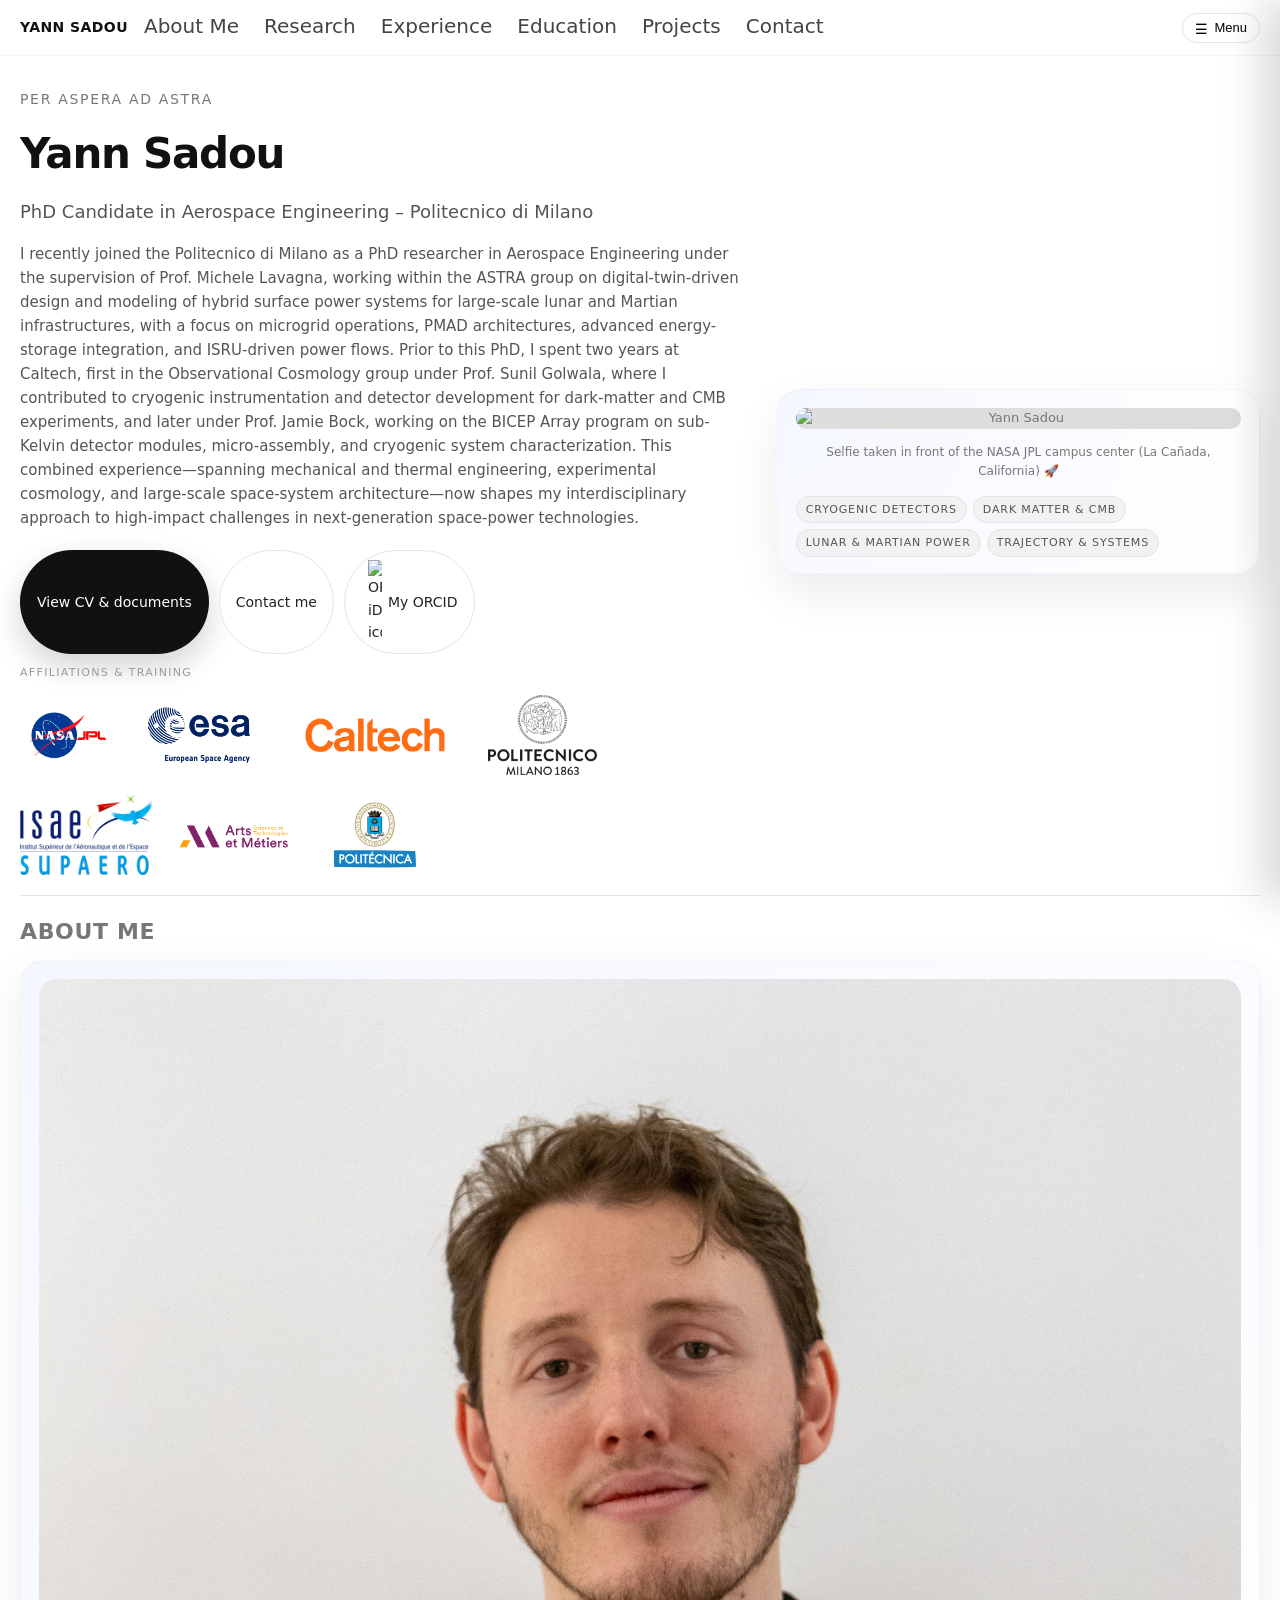
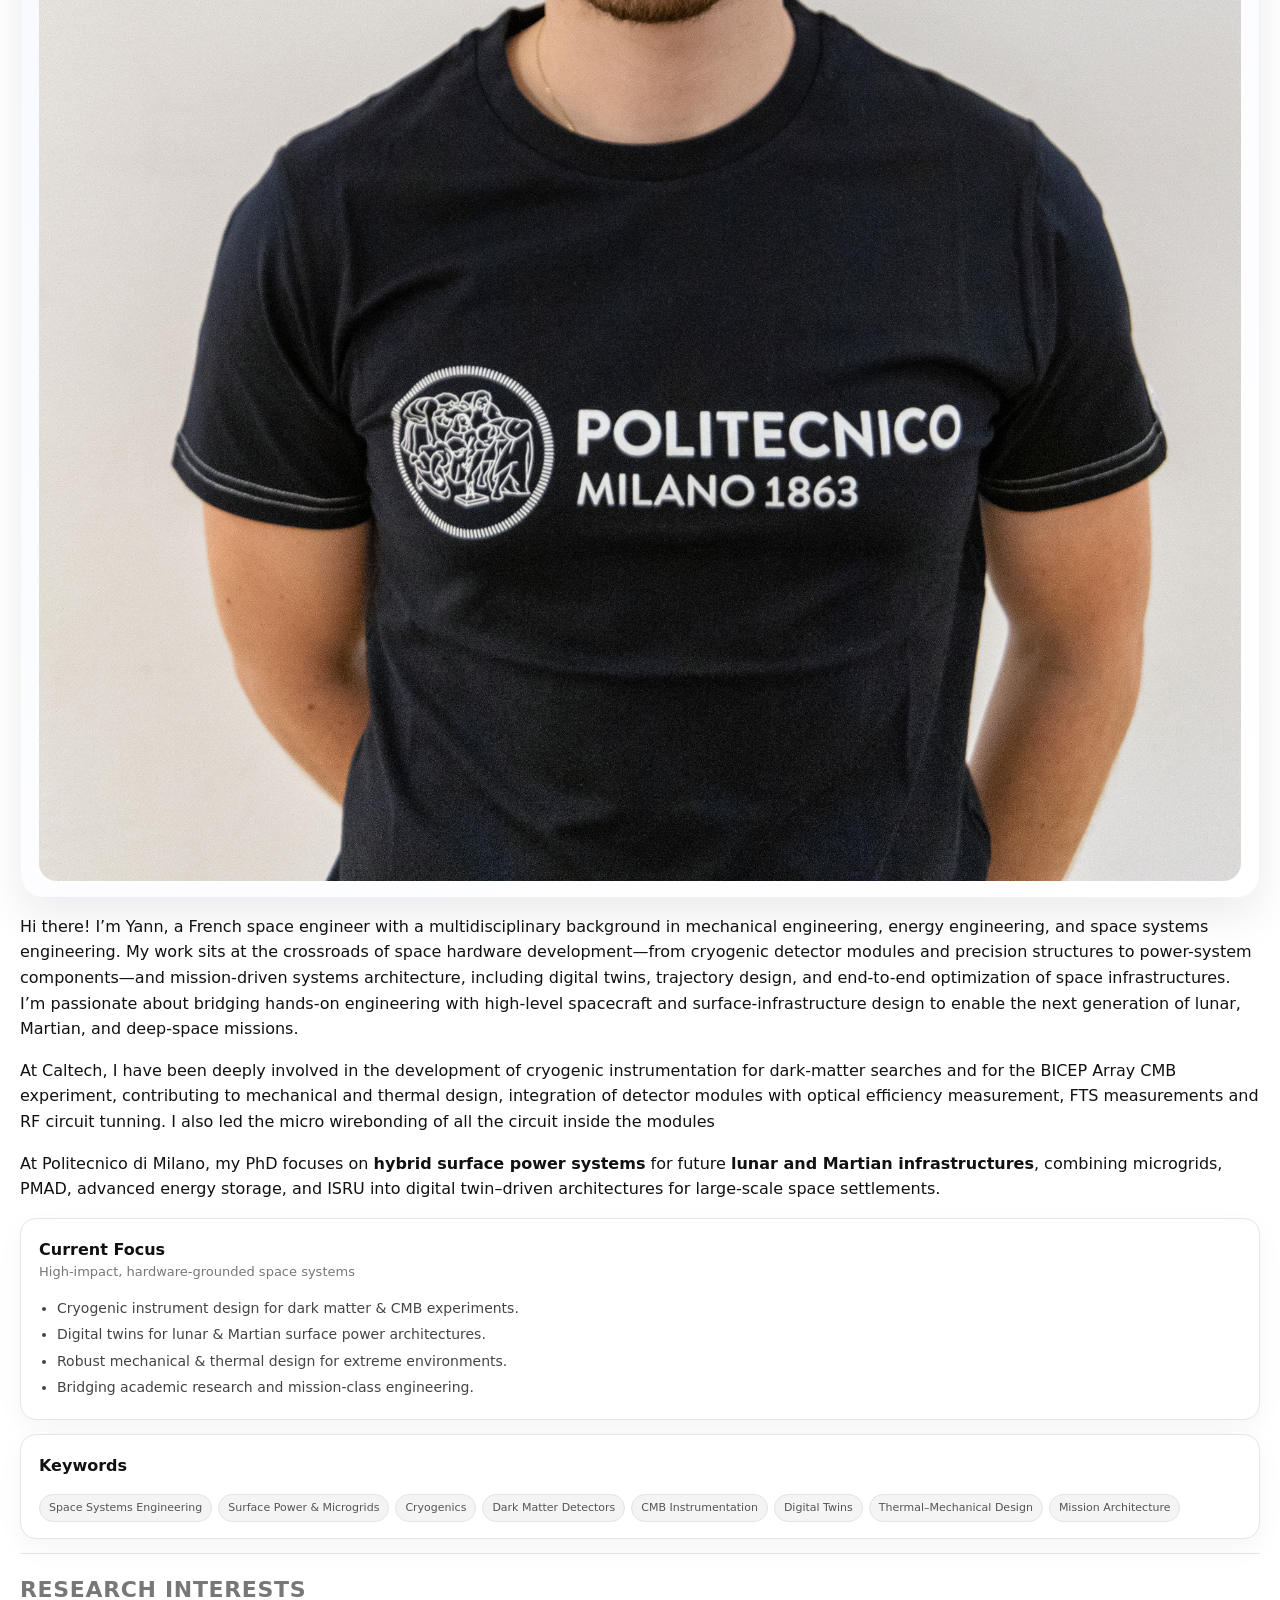
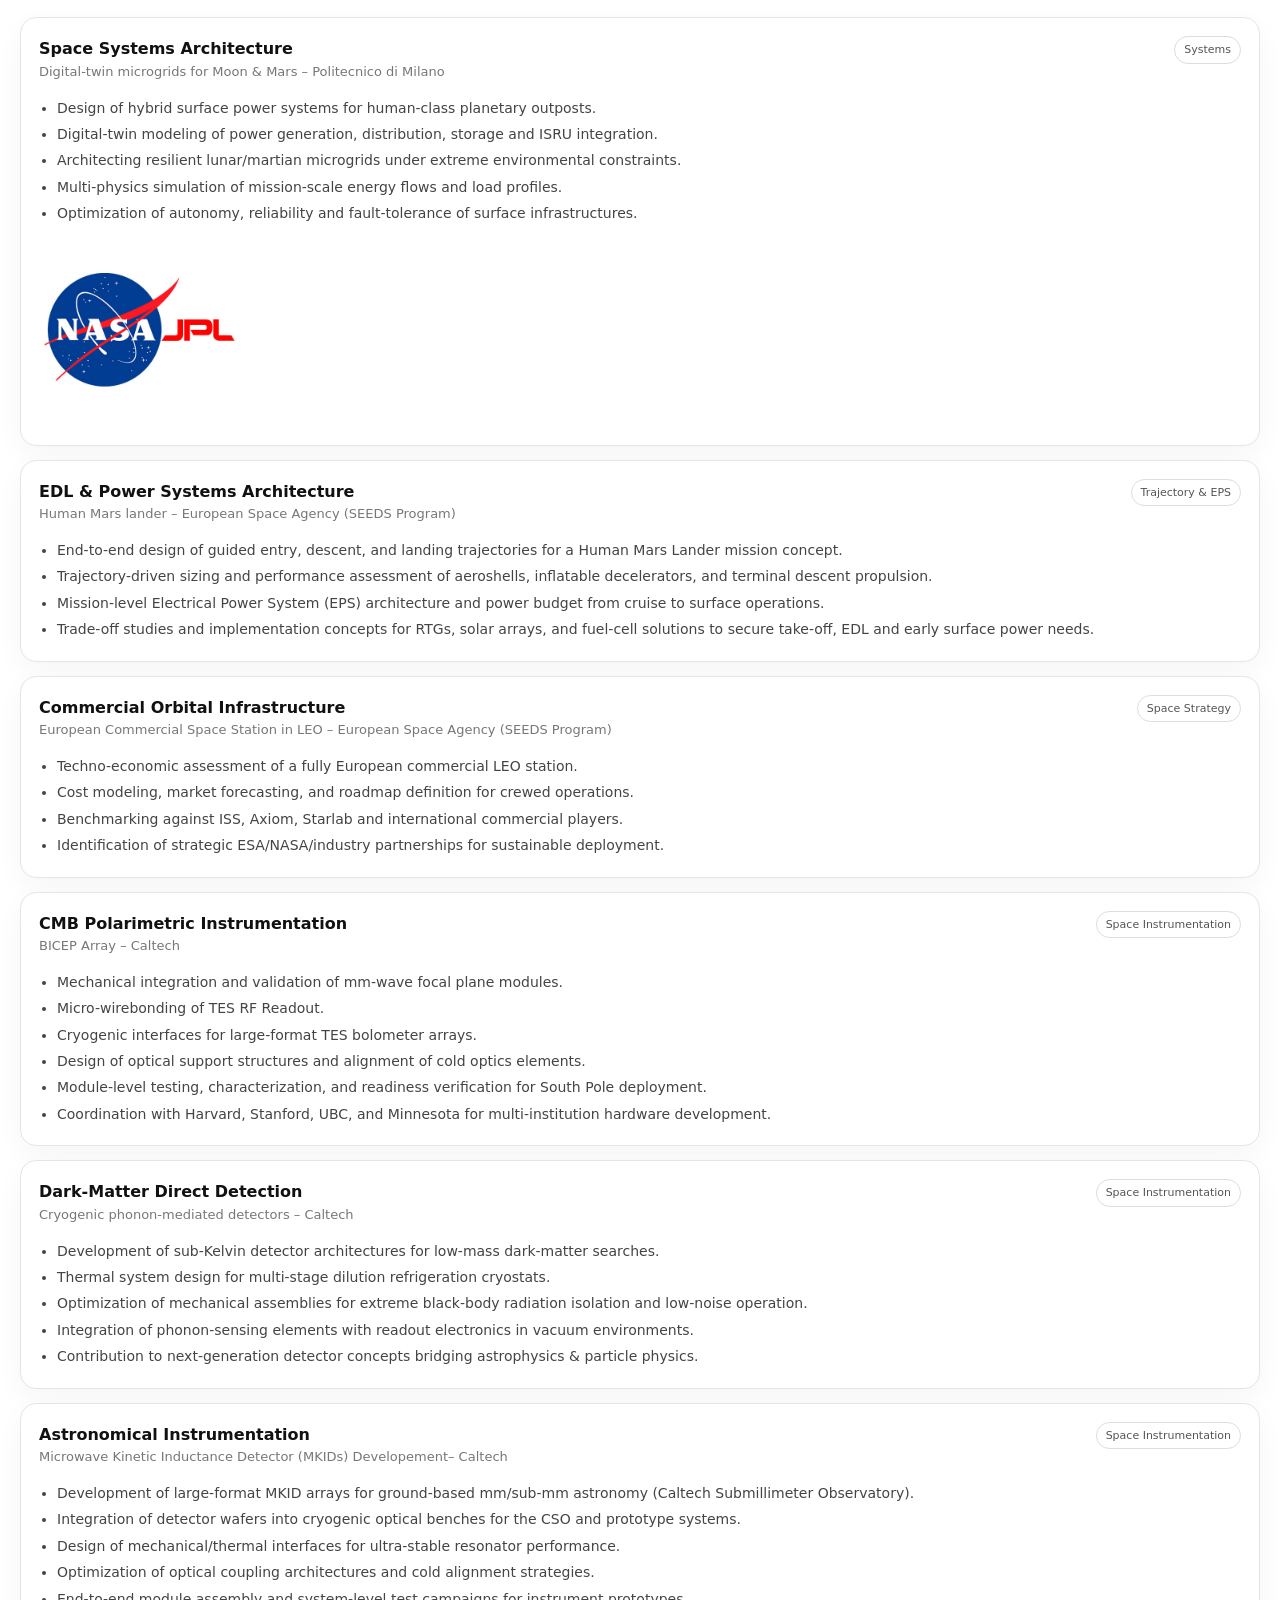
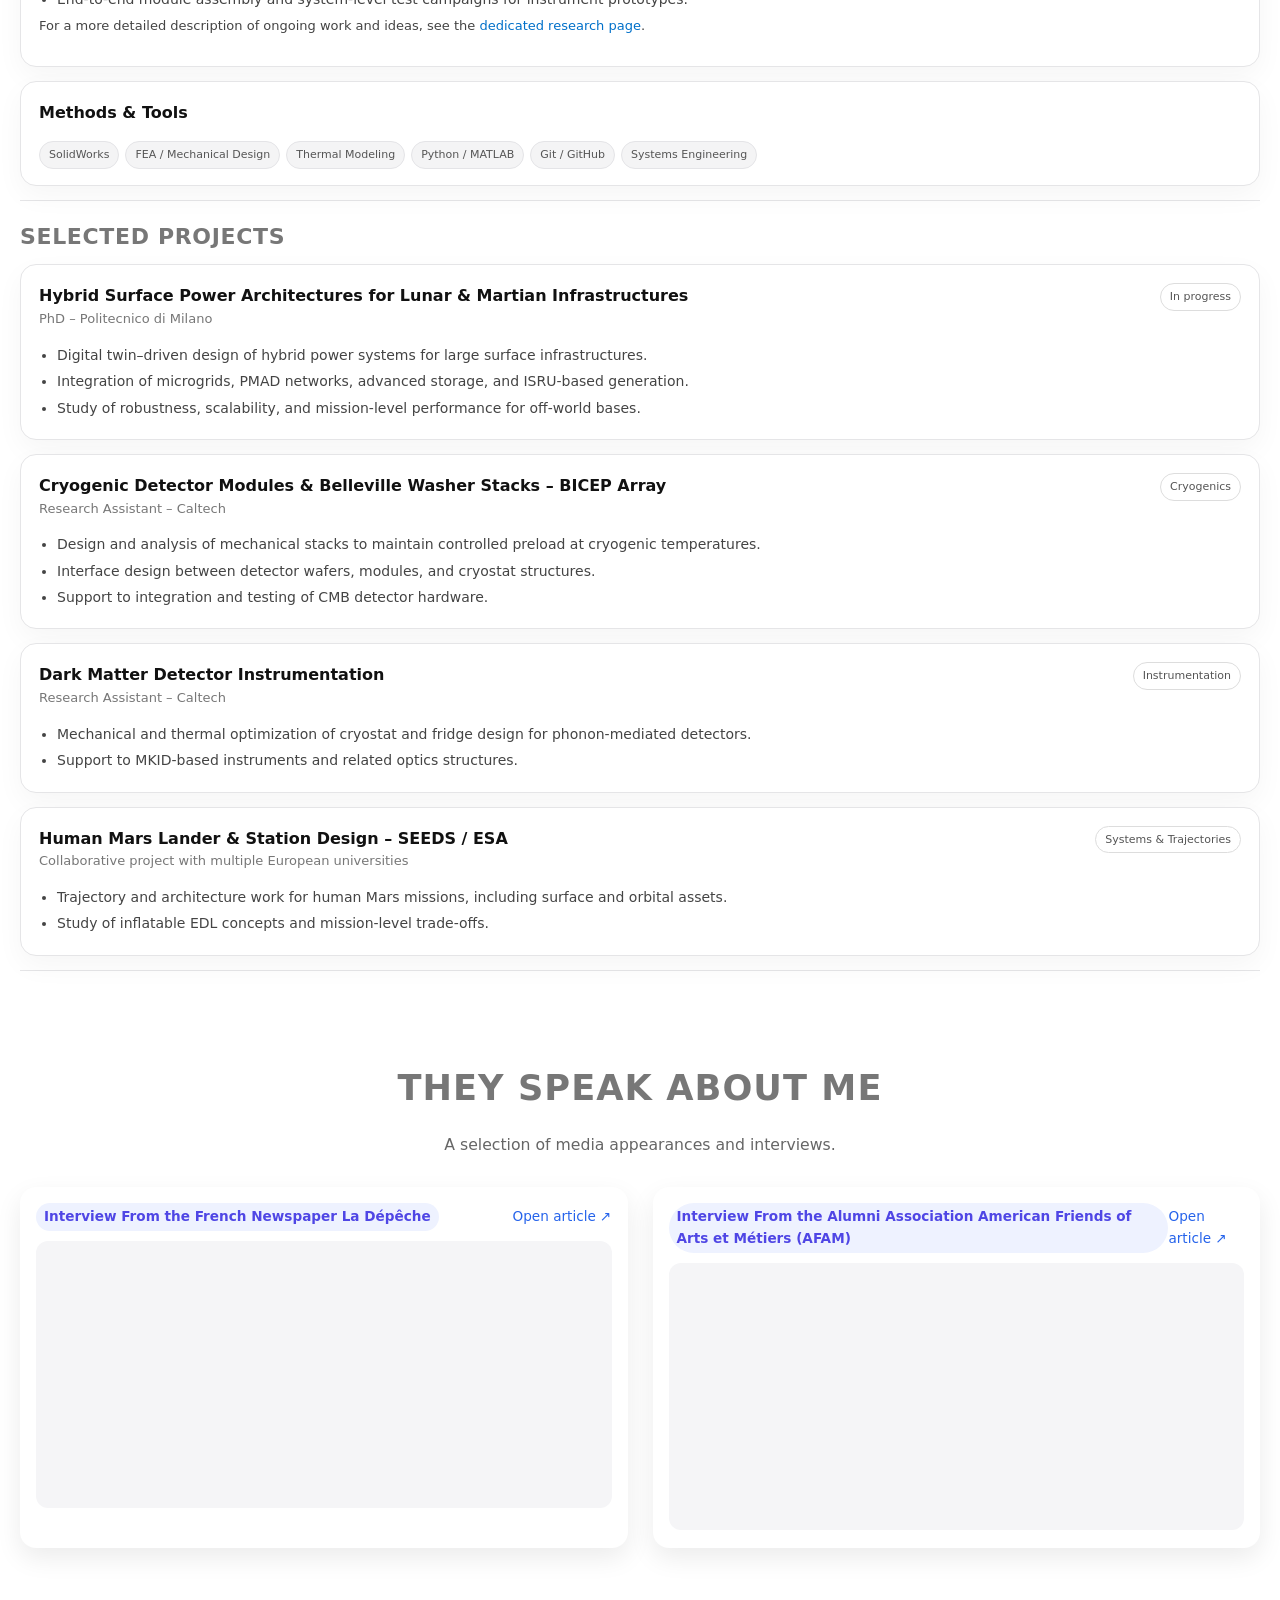
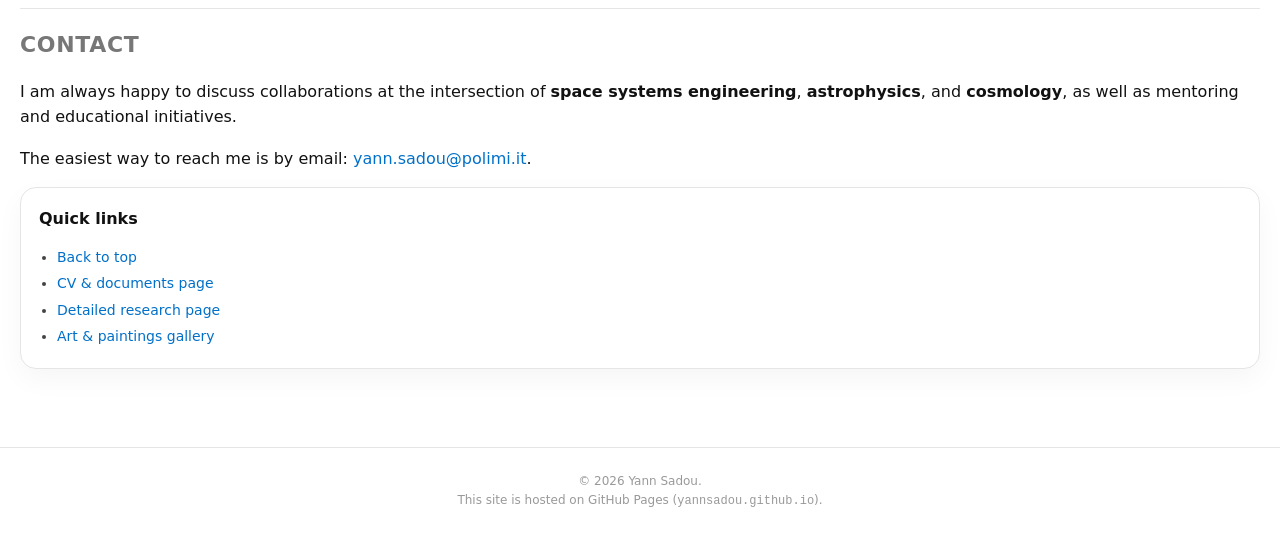
==== index.html @ 5c0fa009 "Update index.html" ====
<!DOCTYPE html>
<html lang="en">
<head>
  <meta charset="UTF-8" />
  <title>Yann Sadou – Space Systems Engineer</title>
  <meta name="viewport" content="width=device-width, initial-scale=1" />
  <meta name="description" content="Academic website of Yann Sadou – Space Systems Engineering." />

  <style>
    :root {
      --bg: #ffffff;
      --bg-alt: #f7f7f8;
      --fg: #111111;
      --fg-soft: #555555;
      --accent: #0070c9;
      --border-soft: #e5e5e7;
      --radius-xl: 24px;
      --radius: 16px;
      --shadow-soft: 0 18px 45px rgba(0, 0, 0, 0.08);
      --max-width: 1400px;
    }

    * {
      box-sizing: border-box;
    }

    body {
      margin: 0;
      padding: 0;
      font-family: -apple-system, BlinkMacSystemFont, system-ui, "SF Pro Text",
        "Helvetica Neue", Arial, sans-serif;
      background-color: var(--bg);
      color: var(--fg);
      line-height: 1.6;
      -webkit-font-smoothing: antialiased;
    }

    a {
      color: var(--accent);
      text-decoration: none;
    }

    a:hover {
      text-decoration: underline;
    }

    /* NAVBAR */

    .nav {
      position: sticky;
      top: 0;
      z-index: 100;
      backdrop-filter: blur(18px);
      background: rgba(255, 255, 255, 0.9);
      border-bottom: 1px solid rgba(0, 0, 0, 0.03);
    }

    .nav-inner {
      max-width: var(--max-width);
      margin: 0 auto;
      padding: 10px 20px;
      display: flex;
      align-items: center;
      justify-content: space-between;
      gap: 10px;
    }

    .nav-left {
      display: flex;
      align-items: center;
      gap: 16px;
    }

    .nav-brand {
      font-weight: 600;
      letter-spacing: 0.03em;
      font-size: 14px;
    }

    .nav-links {
      display: flex;
      gap: 25px;
      font-size: 20px;
    }

    .nav-links a {
      color: #444;
      text-decoration: none;
      position: relative;
      padding-bottom: 3px;
    }

    .nav-links a::after {
      content: "";
      position: absolute;
      left: 0;
      bottom: 0;
      width: 0;
      height: 2px;
      background: var(--fg);
      transition: width 0.18s ease-out;
    }

    .nav-links a:hover::after {
      width: 100%;
    }

    .nav-right {
      display: flex;
      align-items: center;
      gap: 10px;
      margin-left: auto;
    }

    .menu-toggle {
      border-radius: 999px;
      border: 1px solid var(--border-soft);
      padding: 6px 12px;
      font-size: 13px;
      background: #ffffff;
      display: inline-flex;
      align-items: center;
      gap: 6px;
      cursor: pointer;
      transition: background 0.12s ease-out, box-shadow 0.12s ease-out,
        transform 0.12s ease-out, border-color 0.12s ease-out;
    }

    .menu-toggle span.icon {
      font-size: 14px;
      display: inline-block;
      transform: translateY(1px);
    }

    .menu-toggle:hover {
      background: #f0f0f1;
      box-shadow: 0 6px 16px rgba(0, 0, 0, 0.08);
      transform: translateY(-1px);
      border-color: #d0d0d4;
    }

    @media (max-width: 720px) {
      .nav-inner {
        flex-wrap: wrap;
        align-items: center;
      }
      .nav-links {
        display: none; /* tu forces le passage par le volet sur mobile */
      }
      .nav-right {
        margin-left: 0;
      }
    }

    /* SIDE DRAWER (volet coulissant) */

    .drawer-backdrop {
      position: fixed;
      inset: 0;
      background: rgba(0, 0, 0, 0.12);
      opacity: 0;
      visibility: hidden;
      transition: opacity 0.18s ease-out, visibility 0.18s ease-out;
      z-index: 140;
    }

    .drawer-backdrop.open {
      opacity: 1;
      visibility: visible;
    }

    .drawer {
      position: fixed;
      top: 0;
      right: 0;
      height: 100%;
      width: 320px;
      max-width: 80%;
      background: rgba(248, 248, 250, 0.96);
      backdrop-filter: blur(24px);
      box-shadow: -18px 0 40px rgba(0, 0, 0, 0.15);
      transform: translateX(100%);
      transition: transform 0.24s cubic-bezier(0.32, 0.72, 0, 1);
      z-index: 150;
      display: flex;
      flex-direction: column;
      border-left: 1px solid rgba(0, 0, 0, 0.05);
    }

    .drawer.open {
      transform: translateX(0);
    }

    .drawer-header {
      padding: 14px 18px 10px;
      display: flex;
      justify-content: space-between;
      align-items: center;
      border-bottom: 1px solid rgba(0, 0, 0, 0.05);
    }

    .drawer-title {
      font-size: 14px;
      font-weight: 600;
      letter-spacing: 0.12em;
      text-transform: uppercase;
      color: #777;
    }

    .drawer-close {
      border-radius: 999px;
      border: 1px solid var(--border-soft);
      padding: 5px 10px;
      font-size: 12px;
      background: #ffffff;
      cursor: pointer;
    }

    .drawer-content {
      padding: 12px 18px 18px;
      overflow-y: auto;
      font-size: 14px;
    }

    .drawer-section-title {
      font-size: 12px;
      text-transform: uppercase;
      letter-spacing: 0.14em;
      color: #999;
      margin: 12px 0 4px;
    }

    .drawer-link-group {
      margin: 0 0 8px;
      padding: 0;
      list-style: none;
    }

    .drawer-link-group li {
      margin: 2px 0;
    }

    .drawer-link {
      display: flex;
      justify-content: space-between;
      align-items: center;
      padding: 6px 4px;
      border-radius: 8px;
      color: #333;
      text-decoration: none;
      transition: background 0.12s ease-out, transform 0.12s ease-out;
    }

    .drawer-link span.label {
      font-size: 14px;
    }

    .drawer-link span.chevron {
      font-size: 12px;
      color: #aaa;
    }

    .drawer-link:hover {
      background: #e9e9ec;
      transform: translateX(-1px);
      text-decoration: none;
    }

    .drawer-footer {
      padding: 10px 18px 16px;
      border-top: 1px solid rgba(0, 0, 0, 0.04);
      font-size: 11px;
      color: #999;
    }

    /* LAYOUT */

    main {
      max-width: var(--max-width);
      margin: 0 auto;
      padding: 32px 20px 64px;
    }

    section {
      padding: 0px 0;
      border-bottom: 1px solid var(--border-soft);
    }

    section:last-of-type {
      border-bottom: none;
      padding-bottom: 0;
    }

    .section-title {
      font-size: 22px;
      font-weight: 600;
      margin-bottom: 10px;
      letter-spacing: 0.03em;
      text-transform: uppercase;
      color: #777;
    }

    /* HERO */

    .hero {
      display: grid;
      grid-template-columns: minmax(0, 3fr) minmax(0, 2fr);
      gap: 32px;
      align-items: center;
      padding-top: 0px;
      padding-bottom: 20px;
    }

    .hero-title {
      font-size: 42px;
      font-weight: 700;
      letter-spacing: -0.03em;
      margin: 0 0 10px;
    }

    .hero-subtitle {
      font-size: 18px;
      color: var(--fg-soft);
      margin-bottom: 16px;
    }

    .hero-highlight {
      font-size: 14px;
      color: #777;
      text-transform: uppercase;
      letter-spacing: 0.12em;
      margin-bottom: 10px;
    }

    .hero-text {
      font-size: 15px;
      color: #555;
      margin-bottom: 20px;
    }

    .hero-actions {
      display: flex;
      flex-wrap: wrap;
      gap: 10px;
      margin-top: 8px;
      margin-bottom: 10px;
    }

    .btn-primary,
    .btn-ghost {
      border-radius: 999px;
      padding: 9px 16px;
      font-size: 14px;
      border: 1px solid transparent;
      cursor: pointer;
      text-decoration: none;
      display: inline-flex;
      align-items: center;
      gap: 6px;
      transition: transform 0.12s ease-out, box-shadow 0.12s ease-out,
        background 0.12s ease-out, border-color 0.12s ease-out;
    }

    .btn-primary {
      background: #111;
      color: #fff;
      box-shadow: 0 12px 30px rgba(0, 0, 0, 0.18);
    }

    .btn-primary:hover {
      transform: translateY(-1px);
      box-shadow: 0 16px 40px rgba(0, 0, 0, 0.25);
      text-decoration: none;
    }

    .btn-ghost {
      background: #fff;
      color: #222;
      border-color: var(--border-soft);
    }

    .btn-ghost:hover {
      background: #f2f2f2;
      transform: translateY(-1px);
      text-decoration: none;
    }

    /* HERO PHOTO / COVER */

    .hero-photo-card {
      border-radius: var(--radius-xl);
      background: radial-gradient(circle at top left, #f5f7ff, #ffffff);
      border: 1px solid rgba(0, 0, 0, 0.03);
      box-shadow: var(--shadow-soft);
      padding: 18px 18px 16px;
      display: flex;
      flex-direction: column;
      gap: 14px;
    }

    .hero-photo-frame {
      border-radius: 18px;
      overflow: hidden;
      background: #ddd;
      /*aspect-ratio: 4 / 3;*/
      display: flex;
      align-items: center;
      justify-content: center;
      color: #777;
      font-size: 13px;
      text-align: center;
      /* padding: 10px;  <-- REMOVE THIS */    
    }

    .hero-photo-frame img {
      width: 100%;
      height: 100%;
      object-fit: cover;
      display: block;
    }

    .hero-photo-caption {
      font-size: 12px;
      color: #777;
      text-align: center;
    }

    .hero-tags {
      display: flex;
      flex-wrap: wrap;
      gap: 6px;
    }

    .tag {
      font-size: 11px;
      padding: 4px 9px;
      border-radius: 999px;
      background: #f2f2f3;
      color: #555;
      border: 1px solid #e4e4e6;
      text-transform: uppercase;
      letter-spacing: 0.08em;
    }

    @media (max-width: 900px) {
      .hero {
        grid-template-columns: minmax(0, 1fr);
      }
    }

    /* LOGO STRIP */

    .logos-strip {
      display: flex;
      flex-wrap: wrap;
      gap: 20px;
      align-items: center;
      margin-top: 14px;
    }

    .logos-strip img {
      height: 80px;
      filter: contrast(1.05);
    }

    .logos-caption {
      font-size: 11px;
      color: #999;
      text-transform: uppercase;
      letter-spacing: 0.12em;
    }

    /* GRID SECTIONS */

    /*
    .two-col {
      display: grid;
      grid-template-columns: minmax(0, 3fr) minmax(0, 2fr);
      gap: 32px;
    }
    
    @media (max-width: 900px) {
      .two-col {
        grid-template-columns: minmax(0, 1fr);
      }
    }
    */
    
    .card {
      border-radius: var(--radius);
      border: 1px solid var(--border-soft);
      background: #ffffff;
      padding: 18px 18px 16px;
      box-shadow: 0 10px 28px rgba(0, 0, 0, 0.04);
      margin-bottom: 14px;
      display: flex;
      flex-direction: column;
    }

    .card-header {
      display: flex;
      justify-content: space-between;
      gap: 12px;
      margin-bottom: 4px;
    }

    .card-title {
      font-size: 16px;
      font-weight: 600;
    }

    .card-sub {
      font-size: 13px;
      color: #777;
    }

    .card-badge {
      font-size: 11px;
      padding: 4px 9px;
      border-radius: 999px;
      border: 1px solid #ddd;
      color: #555;
      align-self: flex-start;
      white-space: nowrap;
    }

    .card-body {
      font-size: 14px;
      color: #444;
      margin-top: 4px;
    }

    .card-body ul {
      margin: 6px 0 0 18px;
      padding: 0;
    }

    .card-body li {
      margin-bottom: 4px;
    }

    .card-photo {
      width: 200px;              /* adjust size */
      height: 200px;
      border-radius: 14px;
      overflow: hidden;
      flex-shrink: 0;
    }

    .card-photo img {
      width: 100%;
      height: 100%;
      object-fit: cover;
      display: block;
    }

    /* TIMELINES */

    .timeline {
      border-left: 1px solid #ddd;
      padding-left: 16px;
      margin-left: 4px;
    }

    .timeline-item {
      position: relative;
      margin-bottom: 18px;
    }

    .timeline-item::before {
      content: "";
      position: absolute;
      left: -9px;
      top: 4px;
      width: 9px;
      height: 9px;
      border-radius: 50%;
      background: #111;
    }

    .timeline-title {
      font-size: 15px;
      font-weight: 600;
    }

    .timeline-meta {
      font-size: 13px;
      color: #777;
      margin-bottom: 4px;
    }

    .timeline-desc {
      font-size: 14px;
      color: #444;
    }

    /* SMALL LISTS / LABELS */

    .pill-list {
      display: flex;
      flex-wrap: wrap;
      gap: 6px;
      margin-top: 8px;
    }

    .pill {
      font-size: 11px;
      padding: 4px 9px;
      border-radius: 999px;
      background: #f4f4f5;
      border: 1px solid #e4e4e7;
      color: #555;
    }

    /* FOOTER */

    footer {
      max-width: var(--max-width);
      margin: 0 auto;
      padding: 24px 20px 40px;
      font-size: 12px;
      color: #999;
      border-top: 1px solid var(--border-soft);
      text-align: center;
    }

    footer a {
      color: #666;
    }

    /* SMOOTH SCROLL */

    html {
      scroll-behavior: smooth;
    }

    /* ---- THEY SPEAK ABOUT ME (IFRAME VERSION) ---- */

    #they-speak-about-me {
      padding: 60px 0;
    }

    #they-speak-about-me .section-title {
      font-size: 2.2rem;
      font-weight: 700;
      margin-bottom: 10px;
      text-align: center;
    }

    #they-speak-about-me .section-subtitle {
      text-align: center;
      color: #666;
      margin-bottom: 30px;
      font-size: 0.98rem;
    }

    .embed-grid {
      display: grid;
      grid-template-columns: repeat(auto-fit, minmax(320px, 1fr));
      gap: 25px;
    }

    .embed-card {
      background: #fff;
      border-radius: 16px;
      box-shadow: 0 10px 26px rgba(0,0,0,0.08);
      padding: 16px 16px 18px;
      display: flex;
      flex-direction: column;
    }

    .embed-header {
      display: flex;
      justify-content: space-between;
      align-items: center;
      margin-bottom: 10px;
    }

    .embed-badge {
      font-size: 0.85rem;
      padding: 3px 8px;
      border-radius: 999px;
      background: #eef2ff;
      color: #4f46e5;
      font-weight: 600;
    }

    .embed-link {
      font-size: 0.85rem;
      text-decoration: none;
      color: #2563eb;
    }

    .embed-link:hover {
      text-decoration: underline;
    }

    .embed-frame-wrapper {
      position: relative;
      border-radius: 12px;
      overflow: hidden;
      object-fit: contain;
      background: #f5f5f7;
    }

    /* Format “preview”, pas pleine hauteur */
    .embed-frame {
      width: 100%;
      height: 260px; /* ajuste si tu veux plus/moins de contenu visible */
      object-fit: contain;
      border: none;
    }

    .link-thumb {
      width: 100%;
      height: 220px;
      object-fit: contain;
      border-radius: 12px;
    }
    
  </style>
</head>
<body>

  <!-- BACKDROP & DRAWER -->
  <div class="drawer-backdrop" data-drawer-backdrop></div>

  <aside class="drawer" aria-hidden="true" aria-label="Site menu" data-drawer>
    <div class="drawer-header">
      <div class="drawer-title">Navigation</div>
      <button class="drawer-close" type="button" data-drawer-close>Close</button>
    </div>
    <div class="drawer-content">
      <div class="drawer-section-title">On this page</div>
      <ul class="drawer-link-group">
        <li><a class="drawer-link" href="#about"><span class="label">About Me</span><span class="chevron">›</span></a></li>
        <li><a class="drawer-link" href="#research"><span class="label">Research</span><span class="chevron">›</span></a></li>
        <li><a class="drawer-link" href="#experience"><span class="label">Experience</span><span class="chevron">›</span></a></li>
        <li><a class="drawer-link" href="#education"><span class="label">Education</span><span class="chevron">›</span></a></li>
        <li><a class="drawer-link" href="#projects"><span class="label">Projects</span><span class="chevron">›</span></a></li>
        <li><a class="drawer-link" href="#contact"><span class="label">Contact</span><span class="chevron">›</span></a></li>
      </ul>

      <div class="drawer-section-title">Research & CV</div>
      <ul class="drawer-link-group">
        <li>
          <a class="drawer-link" href="research.html">
            <span class="label">Detailed research page</span>
            <span class="chevron">↗</span>
          </a>
        </li>
        <li>
          <a class="drawer-link" href="cv.html">
            <span class="label">Academic CV & documents</span>
            <span class="chevron">↗</span>
          </a>
        </li>
      </ul>

      <div class="drawer-section-title">Personal projects</div>
      <ul class="drawer-link-group">
        <li>
          <a class="drawer-link" href="paintings.html">
            <span class="label">Art & paintings gallery</span>
            <span class="chevron">🎨</span>
          </a>
        </li>
      </ul>
    </div>
    <div class="drawer-footer">
      Designed as a clean hub for academic and creative work.
    </div>
  </aside>

  <!-- NAVBAR -->
  <nav class="nav">
    <div class="nav-inner">
      <div class="nav-left">
        <div class="nav-brand">YANN SADOU</div>
        <div class="nav-links">
          <a href="#about">About Me</a>
          <a href="#research">Research</a>
          <a href="#experience">Experience</a>
          <a href="#education">Education</a>
          <a href="#projects">Projects</a>
          <a href="#contact">Contact</a>
        </div>
      </div>
      <div class="nav-right">
        <button class="menu-toggle" type="button" data-menu-toggle aria-expanded="false">
          <span class="icon">☰</span>
          <span>Menu</span>
        </button>
      </div>
    </div>
  </nav>

  <main>
    <!-- HERO -->
    <section id="top" aria-labelledby="hero-title">
      <div class="hero">
        <div>
          <div class="hero-highlight">Per Aspera Ad Astra</div>
          <h1 id="hero-title" class="hero-title">Yann Sadou</h1>
          <div class="hero-subtitle">
            PhD Candidate in Aerospace Engineering – Politecnico di Milano
          </div>
          <p class="hero-text">
            I recently joined the Politecnico di Milano as a PhD researcher in Aerospace Engineering under the supervision of Prof. Michele Lavagna, 
            working within the ASTRA group on digital-twin-driven design and modeling of hybrid surface power systems for large-scale lunar and Martian infrastructures, 
            with a focus on microgrid operations, PMAD architectures, advanced energy-storage integration, and ISRU-driven power flows. Prior to this PhD, 
            I spent two years at Caltech, first in the Observational Cosmology group under Prof. Sunil Golwala, where I contributed to cryogenic instrumentation 
            and detector development for dark-matter and CMB experiments, and later under Prof. Jamie Bock, working on the BICEP Array program on sub-Kelvin detector modules, 
            micro-assembly, and cryogenic system characterization. This combined experience—spanning mechanical and thermal engineering, experimental cosmology, 
            and large-scale space-system architecture—now shapes my interdisciplinary approach to high-impact challenges in next-generation space-power technologies.
          </p>

          <div class="hero-actions">
            <!-- TODO: replace href with actual CV link -->
            <a class="btn-primary" href="cv.html">
              View CV & documents
            </a>
            <!-- TODO: replace email with your real one -->
            <a class="btn-ghost" href="mailto:yann.sadou@polimi.it">
              Contact me
            </a>
            <a
              id="cy-effective-orcid-url"
              class="btn-ghost"
              href="https://orcid.org/0009-0004-6736-5677"
              target="orcid.widget"
               rel="me noopener noreferrer"
               style="vertical-align: top">
               <img
              src="https://orcid.org/sites/default/files/images/orcid_16x16.png"
              style="width: 1em; margin-inline-start: 0.5em"
              alt="ORCID iD icon"/>
              My ORCID
            </a>
          </div>

          <div class="logos-caption">Affiliations & training</div>
          <div class="logos-strip">
            <!-- Place your logo files in /assets/logos/ and update filenames -->
            <img src="assets/logo/nasajpl.png" alt="NASAJPL logo" />
            <img src="assets/logo/esa.png" alt="ESA logo" />
            <img src="assets/logo/caltech.png" alt="Caltech logo" />
            <img src="assets/logo/polimi.png" alt="Politecnico di Milano logo" />
            <img src="assets/logo/supaero.png" alt="ISAE-Supaero logo" />
            <img src="assets/logo/arts-et-metiers.png" alt="Arts et Métiers logo" />
            <img src="assets/logo/upm.png" alt="Universidad Politécnica de Madrid logo" />
          </div>
        </div>

        <aside class="hero-photo-card">
          <div class="hero-photo-frame">
            <!-- TODO: remplace par ton image, ex: assets/photos/portrait.jpg -->
            <img src="assets/photos/IMG_2315.HEIC" alt="Yann Sadou" />
          </div>
          <div class="hero-photo-caption">
            Selfie taken in front of the NASA JPL campus center (La Cañada, California) 🚀
          </div>
          <div class="hero-tags">
            <span class="tag">Cryogenic Detectors</span>
            <span class="tag">Dark Matter & CMB</span>
            <span class="tag">Lunar & Martian Power</span>
            <span class="tag">Trajectory & Systems</span>
          </div>
        </aside>
      </div>
    </section>

    <!-- ABOUT -->
    <section id="about" aria-labelledby="about-title">
      <h2 id="about-title" class="section-title">About Me</h2>

      <aside class="hero-photo-card">
        <div class="hero-photo-frame">
            <!-- TODO: remplace par ton image, ex: assets/photos/portrait.jpg -->
          <img src="assets/photos/20261601_Yann-profilepic_01.jpg" alt="Yann Sadou" />
        </div>
      </aside>
      
      <div class="two-col">
        <div>
          <p>
            Hi there! I’m Yann, a French space engineer with a multidisciplinary 
            background in mechanical engineering, energy engineering, and space systems engineering. 
            My work sits at the crossroads of space hardware development—from cryogenic detector modules 
            and precision structures to power-system components—and mission-driven systems architecture, 
            including digital twins, trajectory design, and end-to-end optimization of space infrastructures. 
            I’m passionate about bridging hands-on engineering with high-level spacecraft and surface-infrastructure 
            design to enable the next generation of lunar, Martian, and deep-space missions.
          </p>
          <p>
            At Caltech, I have been deeply involved in the development of
            cryogenic instrumentation for dark-matter searches and for the
            BICEP Array CMB experiment, contributing to mechanical and thermal
            design, integration of detector modules with optical efficiency measurement, 
            FTS measurements and RF circuit tunning. I also led the micro wirebonding 
            of all the circuit inside the modules 
          </p>
          <p>
            At Politecnico di Milano, my PhD focuses on
            <strong>hybrid surface power systems</strong> for future
            <strong>lunar and Martian infrastructures</strong>, combining
            microgrids, PMAD, advanced energy storage, and ISRU into digital
            twin–driven architectures for large-scale space settlements.
          </p>
        </div>
        <div>
          <div class="card">
            <div class="card-header">
              <div>
                <div class="card-title">Current Focus</div>
                <div class="card-sub">High-impact, hardware-grounded space systems</div>
              </div>
            </div>
            <div class="card-body">
              <ul>
                <li>Cryogenic instrument design for dark matter & CMB experiments.</li>
                <li>Digital twins for lunar & Martian surface power architectures.</li>
                <li>Robust mechanical & thermal design for extreme environments.</li>
                <li>Bridging academic research and mission-class engineering.</li>
              </ul>
            </div>
          </div>

          <div class="card">
            <div class="card-header">
              <div class="card-title">Keywords</div>
            </div>
            <div class="card-body">
              <div class="pill-list">
                <span class="pill">Space Systems Engineering</span>
                <span class="pill">Surface Power & Microgrids</span>
                <span class="pill">Cryogenics</span>
                <span class="pill">Dark Matter Detectors</span>
                <span class="pill">CMB Instrumentation</span>
                <span class="pill">Digital Twins</span>
                <span class="pill">Thermal–Mechanical Design</span>
                <span class="pill">Mission Architecture</span>
              </div>
            </div>
          </div>
        </div>
      </div>
    </section>

    <!-- RESEARCH -->
    <section id="research" aria-labelledby="research-title">
      <h2 id="research-title" class="section-title">Research Interests</h2>
      <!--<div class="two-col">-->
        <div>
          
          <div class="card">
            <div class="card-header">
              <div>
                <div class="card-title">Space Systems Architecture</div>
                <div class="card-sub">Digital-twin microgrids for Moon & Mars – Politecnico di Milano</div>
              </div>
              <div class="card-badge">Systems</div>
            </div>
            <div class="card-body">
              <ul>
                <li>Design of hybrid surface power systems for human-class planetary outposts.</li>
                <li>Digital-twin modeling of power generation, distribution, storage and ISRU integration.</li>
                <li>Architecting resilient lunar/martian microgrids under extreme environmental constraints.</li>
                <li>Multi-physics simulation of mission-scale energy flows and load profiles.</li>
                <li>Optimization of autonomy, reliability and fault-tolerance of surface infrastructures.</li>
              </ul>
            </div>
            <div class="card-photo">
              <img src="assets/logo/nasajpl.png" alt="NASAJPL logo" />
            </div>
          </div>

          <div class="card">
            <div class="card-header">
              <div>
                <div class="card-title">EDL & Power Systems Architecture</div>
                <div class="card-sub">Human Mars lander – European Space Agency (SEEDS Program)</div>
              </div>
              <div class="card-badge">Trajectory & EPS</div>
            </div>
            <div class="card-body">
              <ul>
                <li>End-to-end design of guided entry, descent, and landing trajectories for a Human Mars Lander mission concept.</li>
                <li>Trajectory-driven sizing and performance assessment of aeroshells, inflatable decelerators, and terminal descent propulsion.</li>
                <li>Mission-level Electrical Power System (EPS) architecture and power budget from cruise to surface operations.</li>
                <li>Trade-off studies and implementation concepts for RTGs, solar arrays, and fuel-cell solutions to secure take-off, EDL and early surface power needs.</li>
              </ul>
            </div>
          </div>
        </div>

        <div class="card">
            <div class="card-header">
              <div>
                <div class="card-title">Commercial Orbital Infrastructure</div>
                <div class="card-sub">European Commercial Space Station in LEO – European Space Agency (SEEDS Program)</div>
              </div>
              <div class="card-badge">Space Strategy</div>
            </div>
            <div class="card-body">
              <ul>
                <li>Techno-economic assessment of a fully European commercial LEO station.</li>
                <li>Cost modeling, market forecasting, and roadmap definition for crewed operations.</li>
                <li>Benchmarking against ISS, Axiom, Starlab and international commercial players.</li>
                <li>Identification of strategic ESA/NASA/industry partnerships for sustainable deployment.</li>
              </ul>
            </div>
          </div>
        </div>

        <div class="card">
            <div class="card-header">
              <div>
                <div class="card-title">CMB Polarimetric Instrumentation</div>
                <div class="card-sub">BICEP Array – Caltech</div>
              </div>
              <div class="card-badge">Space Instrumentation</div>
            </div>
            <div class="card-body">
              <ul>
                <li>Mechanical integration and validation of mm-wave focal plane modules.</li>
                <li>Micro-wirebonding of TES RF Readout.</li>
                <li>Cryogenic interfaces for large-format TES bolometer arrays.</li>
                <li>Design of optical support structures and alignment of cold optics elements.</li>
                <li>Module-level testing, characterization, and readiness verification for South Pole deployment.</li>
                <li>Coordination with Harvard, Stanford, UBC, and Minnesota for multi-institution hardware development.</li>
              </ul>
            </div>
          </div>
        </div>

        <div class="card">
            <div class="card-header">
              <div>
                <div class="card-title">Dark-Matter Direct Detection</div>
                <div class="card-sub">Cryogenic phonon-mediated detectors – Caltech</div>
              </div>
              <div class="card-badge">Space Instrumentation</div>
            </div>
            <div class="card-body">
              <ul>
                <li>Development of sub-Kelvin detector architectures for low-mass dark-matter searches.</li>
                <li>Thermal system design for multi-stage dilution refrigeration cryostats.</li>
                <li>Optimization of mechanical assemblies for extreme black-body radiation isolation and low-noise operation.</li>
                <li>Integration of phonon-sensing elements with readout electronics in vacuum environments.</li>
                <li>Contribution to next-generation detector concepts bridging astrophysics & particle physics.</li>
              </ul>
            </div>
          </div>
        </div>
      
        <div>
          <div class="card">
            <div class="card-header">
              <div>
                <div class="card-title">Astronomical Instrumentation</div>
                <div class="card-sub">Microwave Kinetic Inductance Detector (MKIDs) Developement– Caltech</div>
              </div>
              <div class="card-badge">Space Instrumentation</div>
            </div>
            <div class="card-body">
              <ul>
                <li>Development of large-format MKID arrays for ground-based mm/sub-mm astronomy (Caltech Submillimeter Observatory).</li>
                <li>Integration of detector wafers into cryogenic optical benches for the CSO and prototype systems.</li>
                <li>Design of mechanical/thermal interfaces for ultra-stable resonator performance.</li>
                <li>Optimization of optical coupling architectures and cold alignment strategies.</li>
                <li>End-to-end module assembly and system-level test campaigns for instrument prototypes.</li>
              </ul>
              <p style="margin-top:6px;font-size:13px;">
                For a more detailed description of ongoing work and ideas, see the
                <a href="research.html">dedicated research page</a>.
              </p>
            </div>
          </div>

          <div class="card">
            <div class="card-header">
              <div class="card-title">Methods & Tools</div>
            </div>
            <div class="card-body">
              <div class="pill-list">
                <span class="pill">SolidWorks</span>
                <span class="pill">FEA / Mechanical Design</span>
                <span class="pill">Thermal Modeling</span>
                <span class="pill">Python / MATLAB</span>
                <span class="pill">Git / GitHub</span>
                <span class="pill">Systems Engineering</span>
              </div>
            </div>
          </div>
        </div>
      </div>
    </section>

    <!-- EXPERIENCE 
    <section id="experience" aria-labelledby="experience-title">
      <h2 id="experience-title" class="section-title">Professional Experience</h2>
      <div class="two-col">
        <div>
          <div class="timeline">
            <div class="timeline-item">
              <div class="timeline-title">Research Assistant – Caltech</div>
              <div class="timeline-meta">Observational Cosmology · Pasadena, USA · YYYY–YYYY</div>
              <div class="timeline-desc">
                Work with Prof. Sunil Golwala and Prof. Jamie Bock on cryogenic detector
                instrumentation for dark-matter searches and the BICEP Array CMB experiment.
                <ul>
                  <li>Mechanical and thermal design of cryogenic structures and support hardware.</li>
                  <li>Development and sizing of Belleville washer stacks for sub-Kelvin modules.</li>
                  <li>Integration of detector wafers, modules, and readout into vacuum cryostats.</li>
                  <li>Collaboration with JPL and international partners on next-generation CMB instruments.</li>
                </ul>
              </div>
            </div>

            <div class="timeline-item">
              <div class="timeline-title">Head of Design Office – Dreyer</div>
              <div class="timeline-meta">Engineering company · France · YYYY–YYYY</div>
              <div class="timeline-desc">
                Led the mechanical design office, managing industrial projects from concept to
                detailed design and manufacturing support.
              </div>
            </div>

            <div class="timeline-item">
              <div class="timeline-title">Energy & Engineering Roles – Safran, APP Consultoría, Easycube</div>
              <div class="timeline-meta">Europe · YYYY–YYYY</div>
              <div class="timeline-desc">
                Industrial internships and engineering roles across aerospace and energy,
                focusing on modeling, design, and optimization of complex systems.
              </div>
            </div>

            <div class="timeline-item">
              <div class="timeline-title">Mathematics Teacher – Middle School</div>
              <div class="timeline-meta">France · YYYY–YYYY</div>
              <div class="timeline-desc">
                Taught mathematics at the middle-school level, building strong communication
                and pedagogy skills while mentoring younger students.
              </div>
            </div>
          </div>
        </div>

        <div>
          <div class="card">
            <div class="card-header">
              <div class="card-title">Selected Responsibilities</div>
            </div>
            <div class="card-body">
              <ul>
                <li>Owned mechanical and thermal interfaces in multi-partner cryogenic projects.</li>
                <li>Coordinated with experimentalists, electronics teams, and fabrication shops.</li>
                <li>Prepared technical documentation, drawings, and integration procedures.</li>
                <li>Supervised or supported students and collaborators on specific tasks.</li>
              </ul>
            </div>
          </div>

          <div class="card">
            <div class="card-header">
              <div class="card-title">Highlights</div>
            </div>
            <div class="card-body">
              <ul>
                <li>
                  Panel chair representative at the 2025 California Science and Engineering
                  Fair, presenting the best project in Senior – Applied Mechanics to the full congress.
                </li>
                <li>
                  Participation in ESA’s SEEDS program on a human Mars lander and space station design project.
                </li>
                <li>
                  Long-standing involvement in hands-on technical projects, from industrial design
                  to high-precision cryogenic hardware.
                </li>
              </ul>
            </div>
          </div>
        </div>
      </div>
    </section>

    <!-- EDUCATION 
    <section id="education" aria-labelledby="education-title">
      <h2 id="education-title" class="section-title">Education</h2>
      <div class="two-col">
        <div>
          <div class="timeline">
            <div class="timeline-item">
              <div class="timeline-title">PhD in Aerospace Engineering</div>
              <div class="timeline-meta">Politecnico di Milano · Italy · 2025–Now (ongoing)</div>
              <div class="timeline-desc">
                PhD project on
                <em>“Advanced Power Supply Solutions for Large Infrastructures in Space”</em>,
                focusing on digital twin–driven design and modeling of hybrid surface power architectures
                for large-scale Lunar and Martian infrastructures.
              </div>
            </div>

            <div class="timeline-item">
              <div class="timeline-title">MSc – Space Systems Engineering</div>
              <div class="timeline-meta">ISAE-Supaero · France · 2022–2024</div>
              <div class="timeline-desc">
                Specialized MSc in space systems engineering, including mission design, spacecraft
                architecture, and advanced systems engineering methods. Participation in ESA-related
                projects and student teams.
              </div>
            </div>

            <div class="timeline-item">
              <div class="timeline-title">MSc – Energy Engineering</div>
              <div class="timeline-meta">Universidad Politécnica de Madrid (UPM) - ETSII · Spain · 2020–2021</div>
              <div class="timeline-desc">
                MSc with focus on energy systems, modeling, and optimization.
              </div>
            </div>

            <div class="timeline-item">
              <div class="timeline-title">Diplôme d’ingénieur </div>
              <div class="timeline-meta">Arts et Métiers ParisTech · France · 2018–2022</div>
              <div class="timeline-desc">
                General mechanical and industrial engineering education with strong emphasis on
                structures, manufacturing, and hands-on engineering.
              </div>
            </div>

            <div class="timeline-item">
              <div class="timeline-title">Classes Préparatoires – PCSI / PSI</div>
              <div class="timeline-meta">Lycée Bellevue · France · 2015–2018</div>
              <div class="timeline-desc">
                Intensive two-year preparation in mathematics, physics, and engineering for entrance
                into French Grandes Écoles.
              </div>
            </div>
          </div>
        </div>

        <div>
          <div class="card">
            <div class="card-header">
              <div class="card-title">International & ESA-linked Training</div>
            </div>
            <div class="card-body">
              <ul>
                <li>SEEDS program with ESA partners (Mars lander and space station design).</li>
                <li>Collaborations with Caltech, JPL, and international CMB/dark-matter consortia.</li>
                <li>Academic trajectory spanning France, Spain, Italy, and the United States.</li>
              </ul>
            </div>
          </div>

          <div class="card">
            <div class="card-header">
              <div class="card-title">Suggested visuals</div>
            </div>
            <div class="card-body">
              <p style="font-size: 13px; color: #666;">
                You can add a small collage of campus or lab photos here
                by inserting an <code>&lt;img&gt;</code> or a grid of images.
                For example, create <code>assets/photos/campuses.jpg</code>
                and include:
              </p>
              <pre style="font-size: 11px; background:#f6f6f7; padding:8px 10px; border-radius:10px; overflow-x:auto;">
&lt;img src="assets/photos/campuses.jpg" alt="Campuses" style="width:100%; border-radius:16px;" /&gt;
              </pre>
            </div>
          </div>
        </div>
      </div>
    </section>

    <!-- PROJECTS -->
    <section id="projects" aria-labelledby="projects-title">
      <h2 id="projects-title" class="section-title">Selected Projects</h2>

      <div class="card">
        <div class="card-header">
          <div>
            <div class="card-title">Hybrid Surface Power Architectures for Lunar & Martian Infrastructures</div>
            <div class="card-sub">PhD – Politecnico di Milano</div>
          </div>
          <div class="card-badge">In progress</div>
        </div>
        <div class="card-body">
          <ul>
            <li>Digital twin–driven design of hybrid power systems for large surface infrastructures.</li>
            <li>Integration of microgrids, PMAD networks, advanced storage, and ISRU-based generation.</li>
            <li>Study of robustness, scalability, and mission-level performance for off-world bases.</li>
          </ul>
        </div>
      </div>

      <div class="card">
        <div class="card-header">
          <div>
            <div class="card-title">Cryogenic Detector Modules & Belleville Washer Stacks – BICEP Array</div>
            <div class="card-sub">Research Assistant – Caltech</div>
          </div>
          <div class="card-badge">Cryogenics</div>
        </div>
        <div class="card-body">
          <ul>
            <li>Design and analysis of mechanical stacks to maintain controlled preload at cryogenic temperatures.</li>
            <li>Interface design between detector wafers, modules, and cryostat structures.</li>
            <li>Support to integration and testing of CMB detector hardware.</li>
          </ul>
        </div>
      </div>

      <div class="card">
        <div class="card-header">
          <div>
            <div class="card-title">Dark Matter Detector Instrumentation</div>
            <div class="card-sub">Research Assistant – Caltech</div>
          </div>
          <div class="card-badge">Instrumentation</div>
        </div>
        <div class="card-body">
          <ul>
            <li>Mechanical and thermal optimization of cryostat and fridge design for phonon-mediated detectors.</li>
            <li>Support to MKID-based instruments and related optics structures.</li>
          </ul>
        </div>
      </div>

      <div class="card">
        <div class="card-header">
          <div>
            <div class="card-title">Human Mars Lander & Station Design – SEEDS / ESA</div>
            <div class="card-sub">Collaborative project with multiple European universities</div>
          </div>
          <div class="card-badge">Systems & Trajectories</div>
        </div>
        <div class="card-body">
          <ul>
            <li>Trajectory and architecture work for human Mars missions, including surface and orbital assets.</li>
            <li>Study of inflatable EDL concepts and mission-level trade-offs.</li>
          </ul>
        </div>
      </div>
    </section>

    <section id="they-speak-about-me" class="section">
    <div class="container">
    <h2 class="section-title">They Speak About Me</h2>

    <p class="section-subtitle">
      A selection of media appearances and interviews.
    </p>

    <div class="embed-grid">
      <!-- Interview 1 -->
      <div class="embed-card">
        <div class="embed-header">
          <span class="embed-badge">Interview From the French Newspaper La Dépêche</span>
          <a href="https://www.ladepeche.fr/2025/08/23/jai-encore-du-mal-a-realiser-chercheur-aux-etats-unis-un-jeune-ingenieur-lotois-travaille-au-service-dun-laboratoire-de-la-nasa-12882132.php" target="_blank" class="embed-link">
            Open article ↗
          </a>
        </div>
        <div class="embed-frame-wrapper">
          <iframe
            src="https://api.microlink.io/?url=https%3A%2F%2Fwww.ladepeche.fr%2F2025%2F08%2F23%2Fjai-encore-du-mal-a-realiser-chercheur-aux-etats-unis-un-jeune-ingenieur-lotois-travaille-au-service-dun-laboratoire-de-la-nasa-12882132.php&screenshot=true&screenshot.device=desktop&screenshot.waitUntil=load&meta=false&embed=screenshot.url&force=true"
            loading="lazy"
            class="embed-frame"
            title="Interview 1">
          </iframe>
        </div>
      </div>

      <!-- Interview 2 -->
      <div class="embed-card">
        <div class="embed-header">
          <span class="embed-badge">Interview From the Alumni Association American Friends of Arts et Métiers (AFAM)</span>
          <a href="https://americanfriendsam.org/blog/430-ad-astra-dreams-and-reality-of-aerospace-engineering-interview-with-yann-sadou-bo-218-,-researcher-at-caltech.html" target="_blank" class="embed-link">
            Open article ↗
          </a>
        </div>
        <div class="embed-frame-wrapper">
          <iframe
            src="https://api.microlink.io/?url=https%3A%2F%2Famericanfriendsam.org%2Fblog%2F430-ad-astra-dreams-and-reality-of-aerospace-engineering-interview-with-yann-sadou-bo-218-%2Cresearcher-at-caltech.html&screenshot=true&screenshot.device=desktop&screenshot.waitUntil=load&meta=false&embed=screenshot.url&force=true"
            loading="lazy"
            class="embed-frame"
              title="Interview 2">
            </iframe>
          </div>
        </div>
      </div>
    </div>
  </section>

    <!-- CONTACT -->
    <section id="contact" aria-labelledby="contact-title">
      <h2 id="contact-title" class="section-title">Contact</h2>
      <div class="two-col">
        <div>
          <p>
            I am always happy to discuss collaborations at the intersection of
            <strong>space systems engineering</strong>, <strong>astrophysics</strong>,
            and <strong>cosmology</strong>, as well as mentoring and educational initiatives.
          </p>
          <p>
            <!-- TODO: replace email with your real one -->
            The easiest way to reach me is by email:
            <a href="mailto:yann.sadou@polimi.it">yann.sadou@polimi.it</a>.
          </p>
        </div>
        <div>
          <div class="card">
            <div class="card-header">
              <div class="card-title">Quick links</div>
            </div>
            <div class="card-body">
              <ul>
                <li><a href="#top">Back to top</a></li>
                <li><a href="cv.html">CV & documents page</a></li>
                <li><a href="research.html">Detailed research page</a></li>
                <li><a href="paintings.html">Art & paintings gallery</a></li>
              </ul>
            </div>
          </div>
        </div>
      </div>
    </section>
  </main>

  <footer>
    © <span id="year"></span> Yann Sadou.
    <br />
    This site is hosted on GitHub Pages (<code>yannsadou.github.io</code>).
  </footer>

  <script>
    // Update year automatically
    document.getElementById("year").textContent = new Date().getFullYear();

    // Drawer logic
    const drawer = document.querySelector("[data-drawer]");
    const backdrop = document.querySelector("[data-drawer-backdrop]");
    const toggleBtn = document.querySelector("[data-menu-toggle]");
    const closeBtn = document.querySelector("[data-drawer-close]");
    const drawerLinks = document.querySelectorAll(".drawer-link");

    function openDrawer() {
      drawer.classList.add("open");
      backdrop.classList.add("open");
      toggleBtn.setAttribute("aria-expanded", "true");
    }

    function closeDrawer() {
      drawer.classList.remove("open");
      backdrop.classList.remove("open");
      toggleBtn.setAttribute("aria-expanded", "false");
    }

    if (toggleBtn) {
      toggleBtn.addEventListener("click", () => {
        if (drawer.classList.contains("open")) {
          closeDrawer();
        } else {
          openDrawer();
        }
      });
    }

    if (closeBtn) {
      closeBtn.addEventListener("click", closeDrawer);
    }

    if (backdrop) {
      backdrop.addEventListener("click", closeDrawer);
    }

    drawerLinks.forEach((link) => {
      link.addEventListener("click", () => {
        // quand on clique un lien du volet, on ferme
        closeDrawer();
      });
    });

    // ESC pour fermer
    document.addEventListener("keydown", (e) => {
      if (e.key === "Escape" && drawer.classList.contains("open")) {
        closeDrawer();
      }
    });
  </script>
</body>
</html>
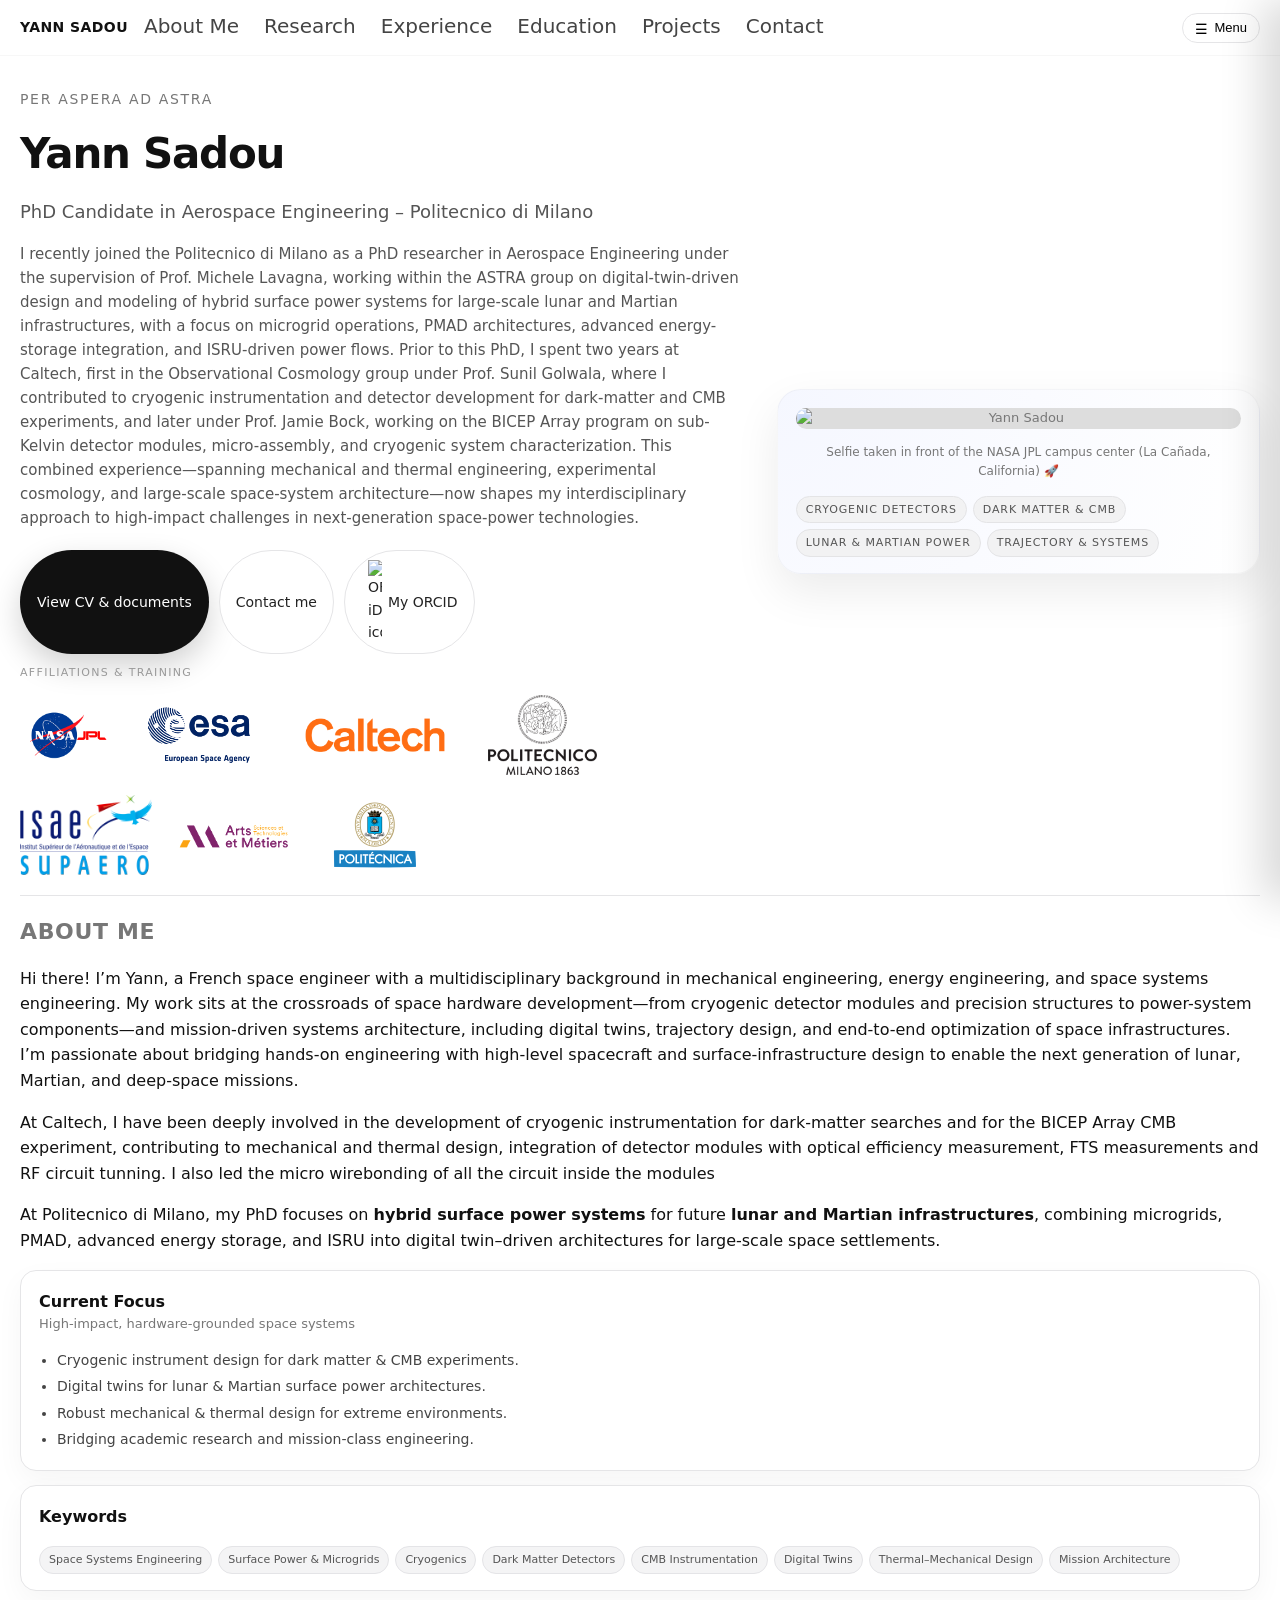
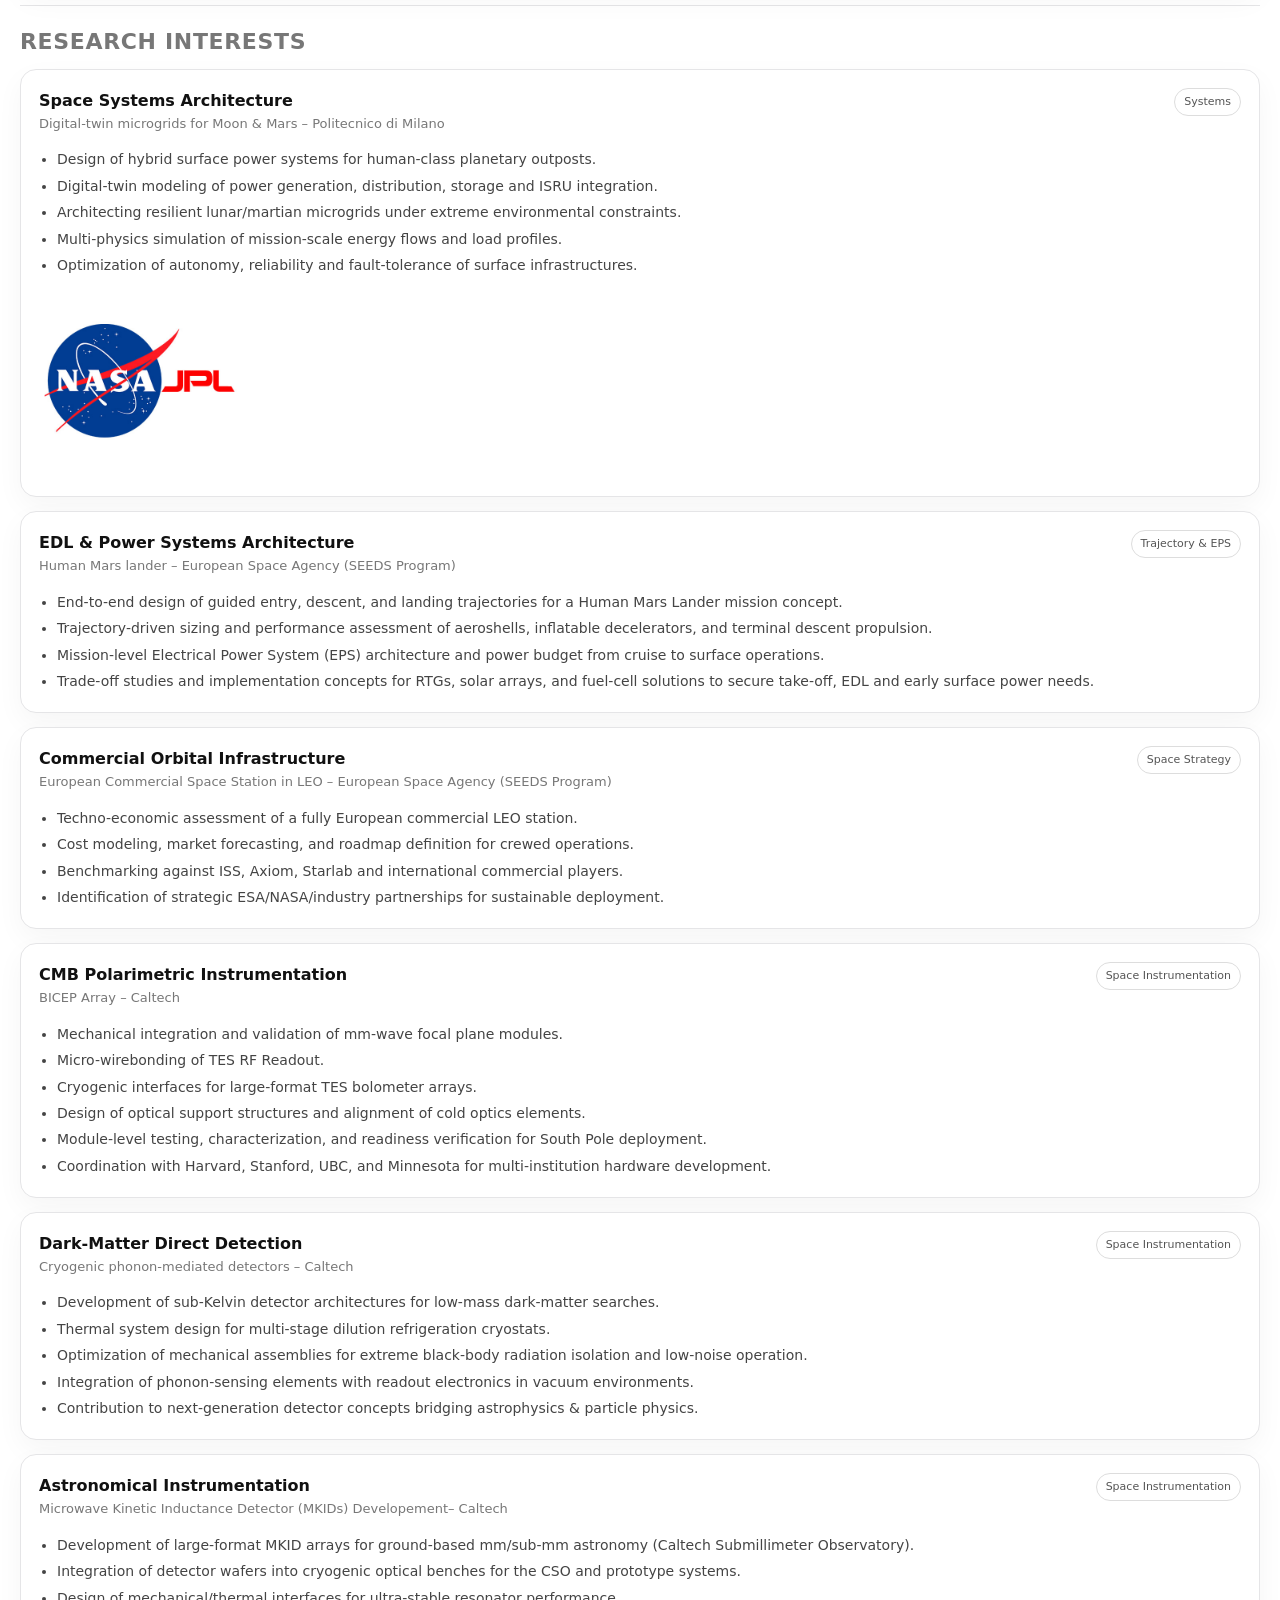
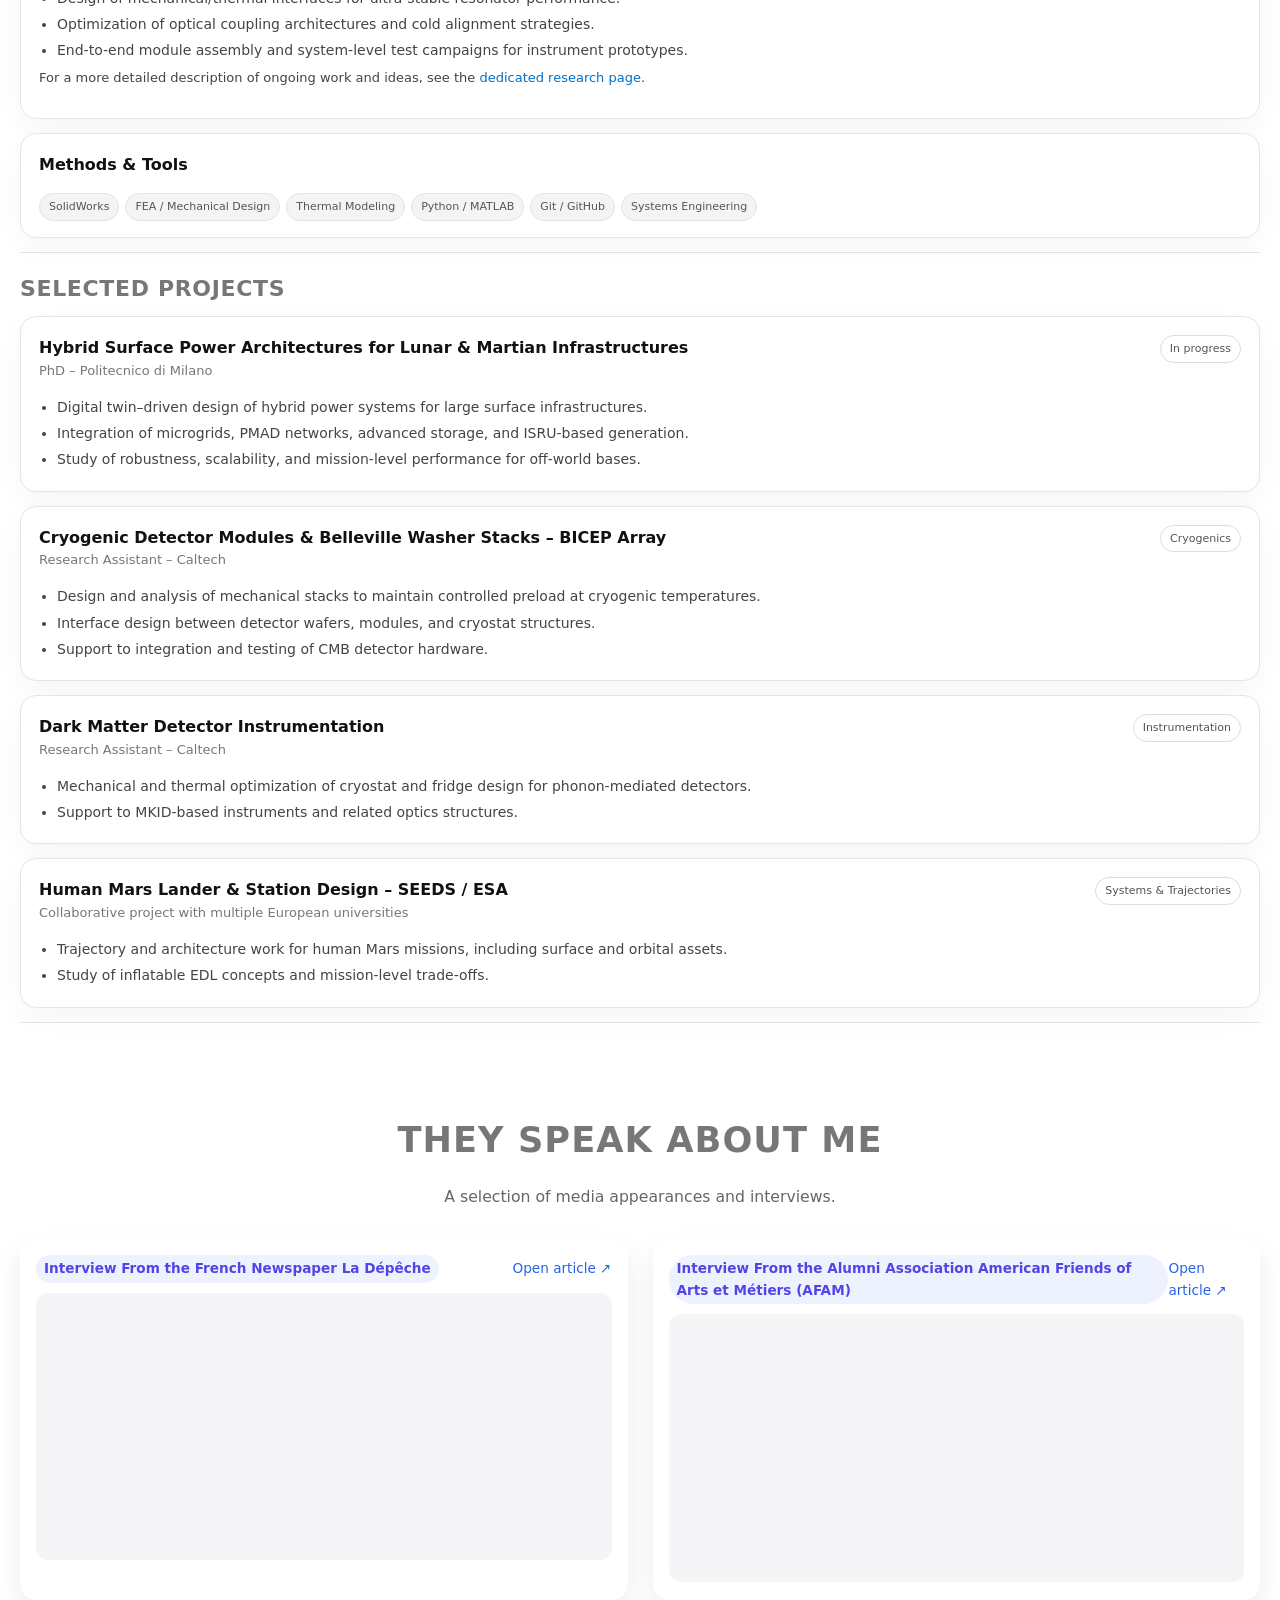
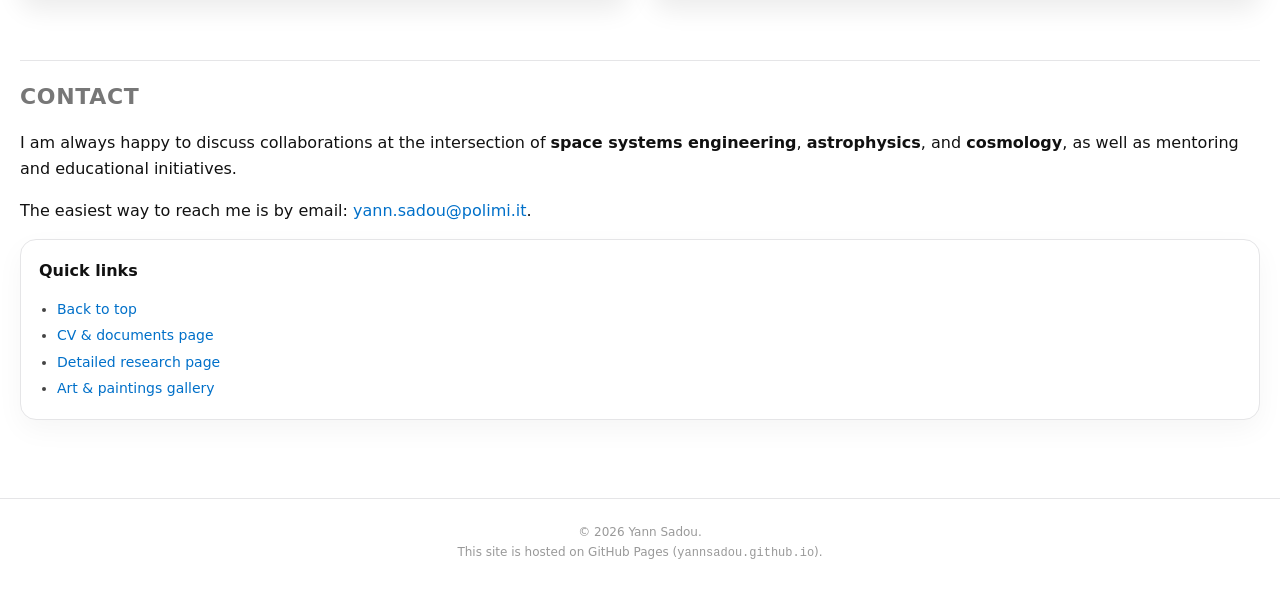
==== commit a398c92d: "Remove hero photo card from About Me section Removed hero photo card section from the About Me secti" ====
--- a/index.html
+++ b/index.html
@@ -873,14 +873,6 @@
     <!-- ABOUT -->
     <section id="about" aria-labelledby="about-title">
       <h2 id="about-title" class="section-title">About Me</h2>
-
-      <aside class="hero-photo-card">
-        <div class="hero-photo-frame">
-            <!-- TODO: remplace par ton image, ex: assets/photos/portrait.jpg -->
-          <img src="assets/photos/20261601_Yann-profilepic_01.jpg" alt="Yann Sadou" />
-        </div>
-      </aside>
-      
       <div class="two-col">
         <div>
           <p>
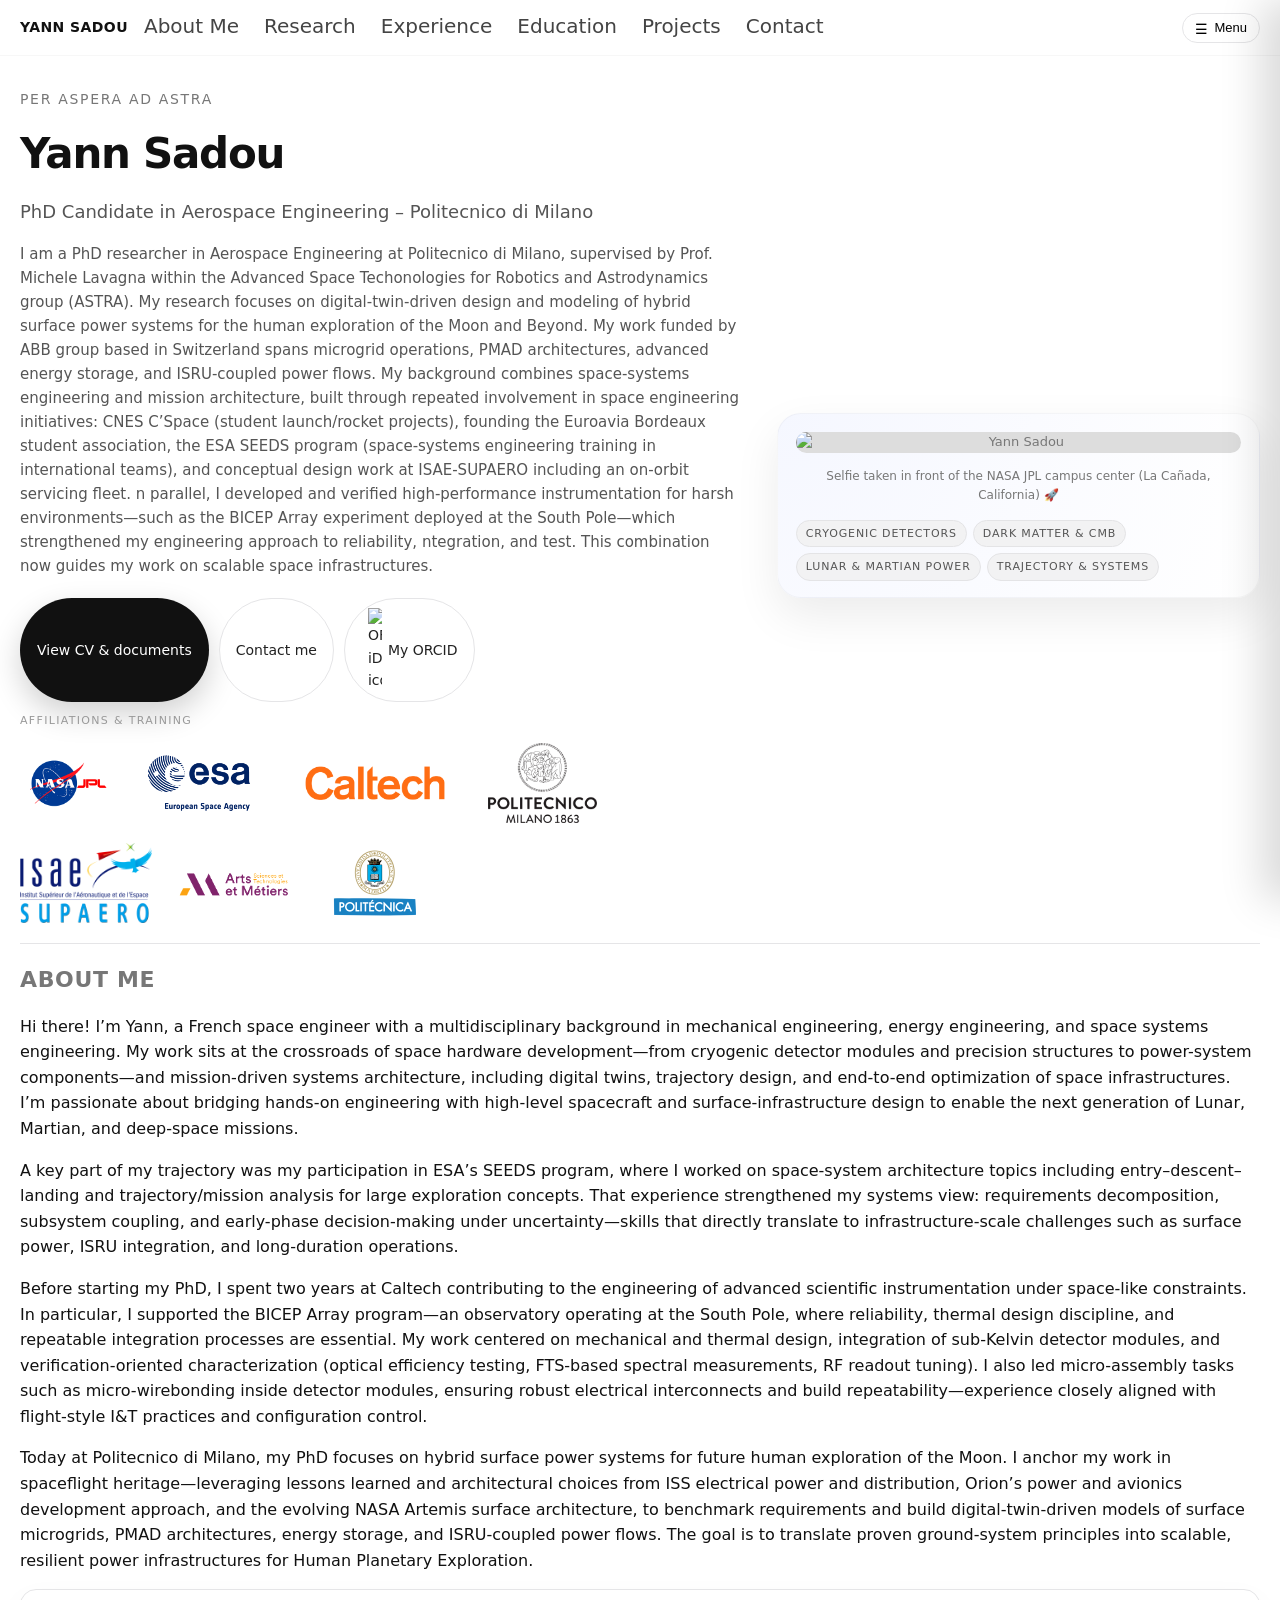
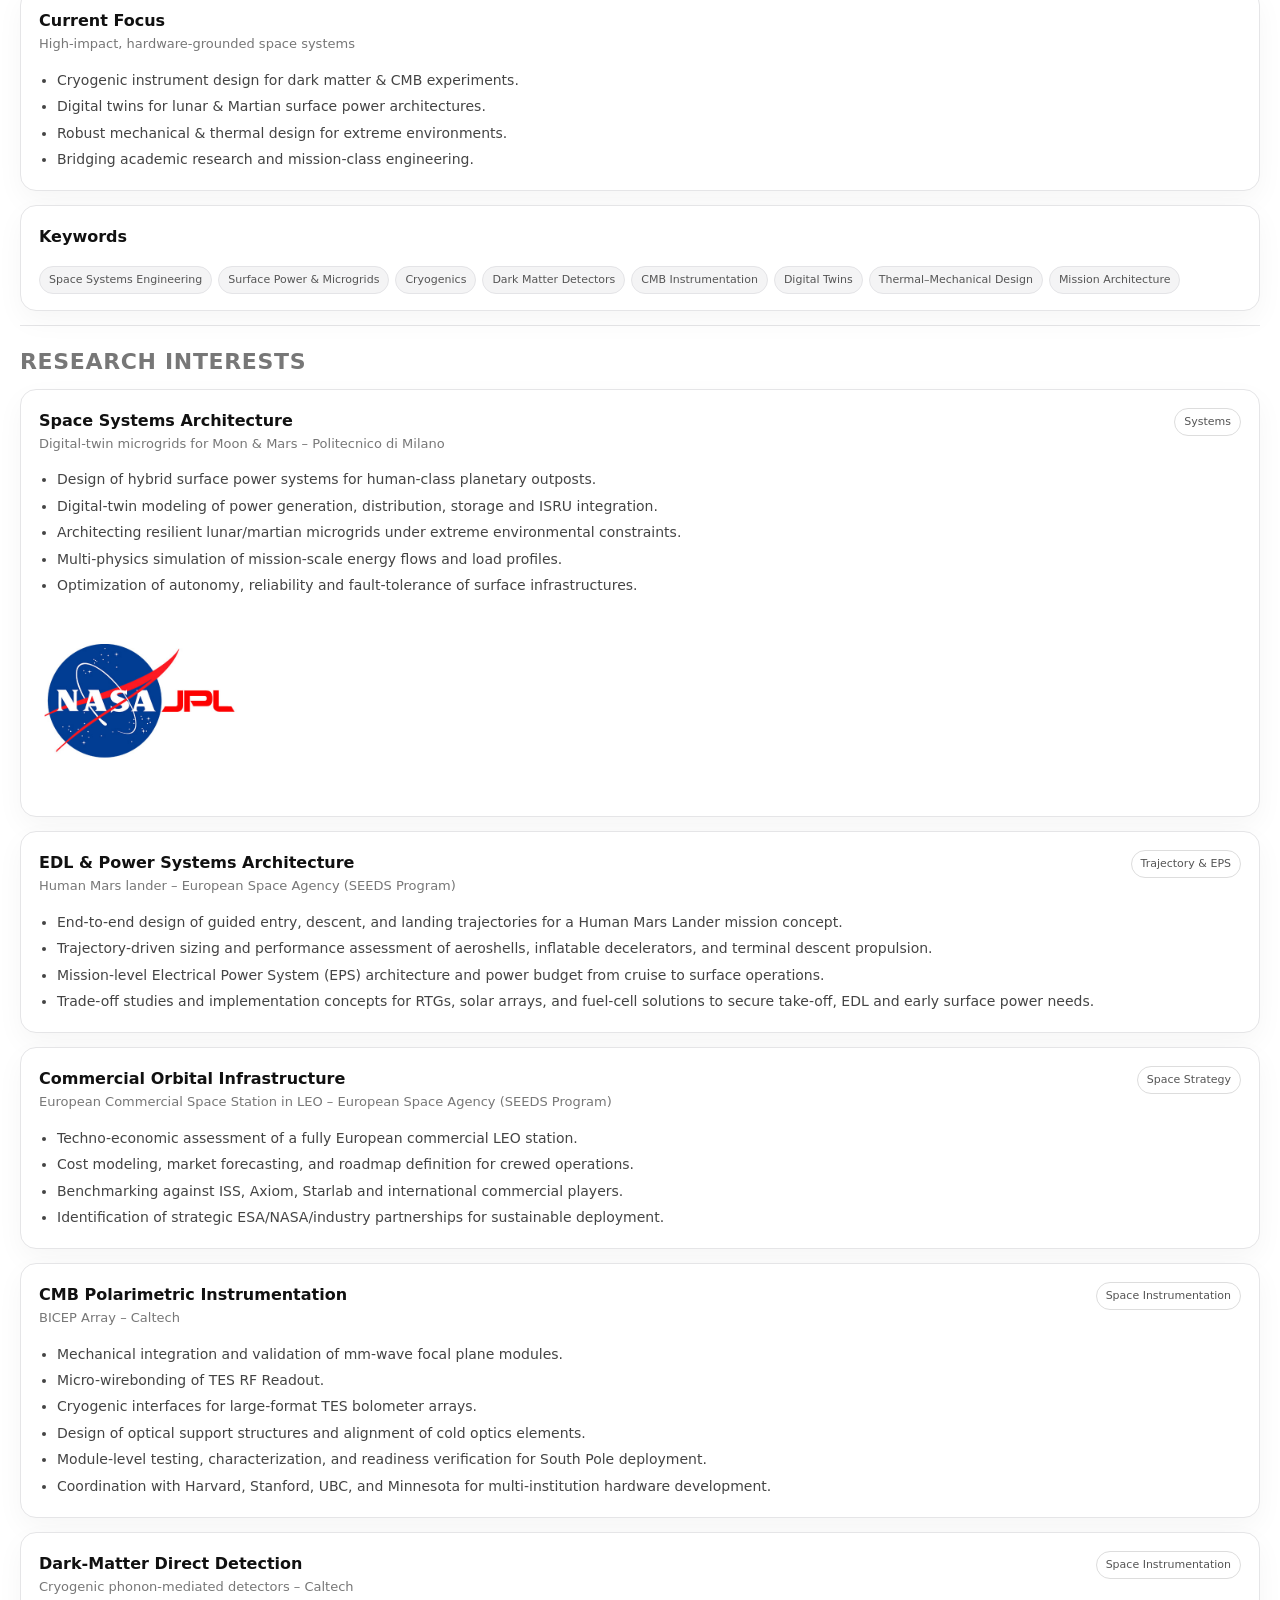
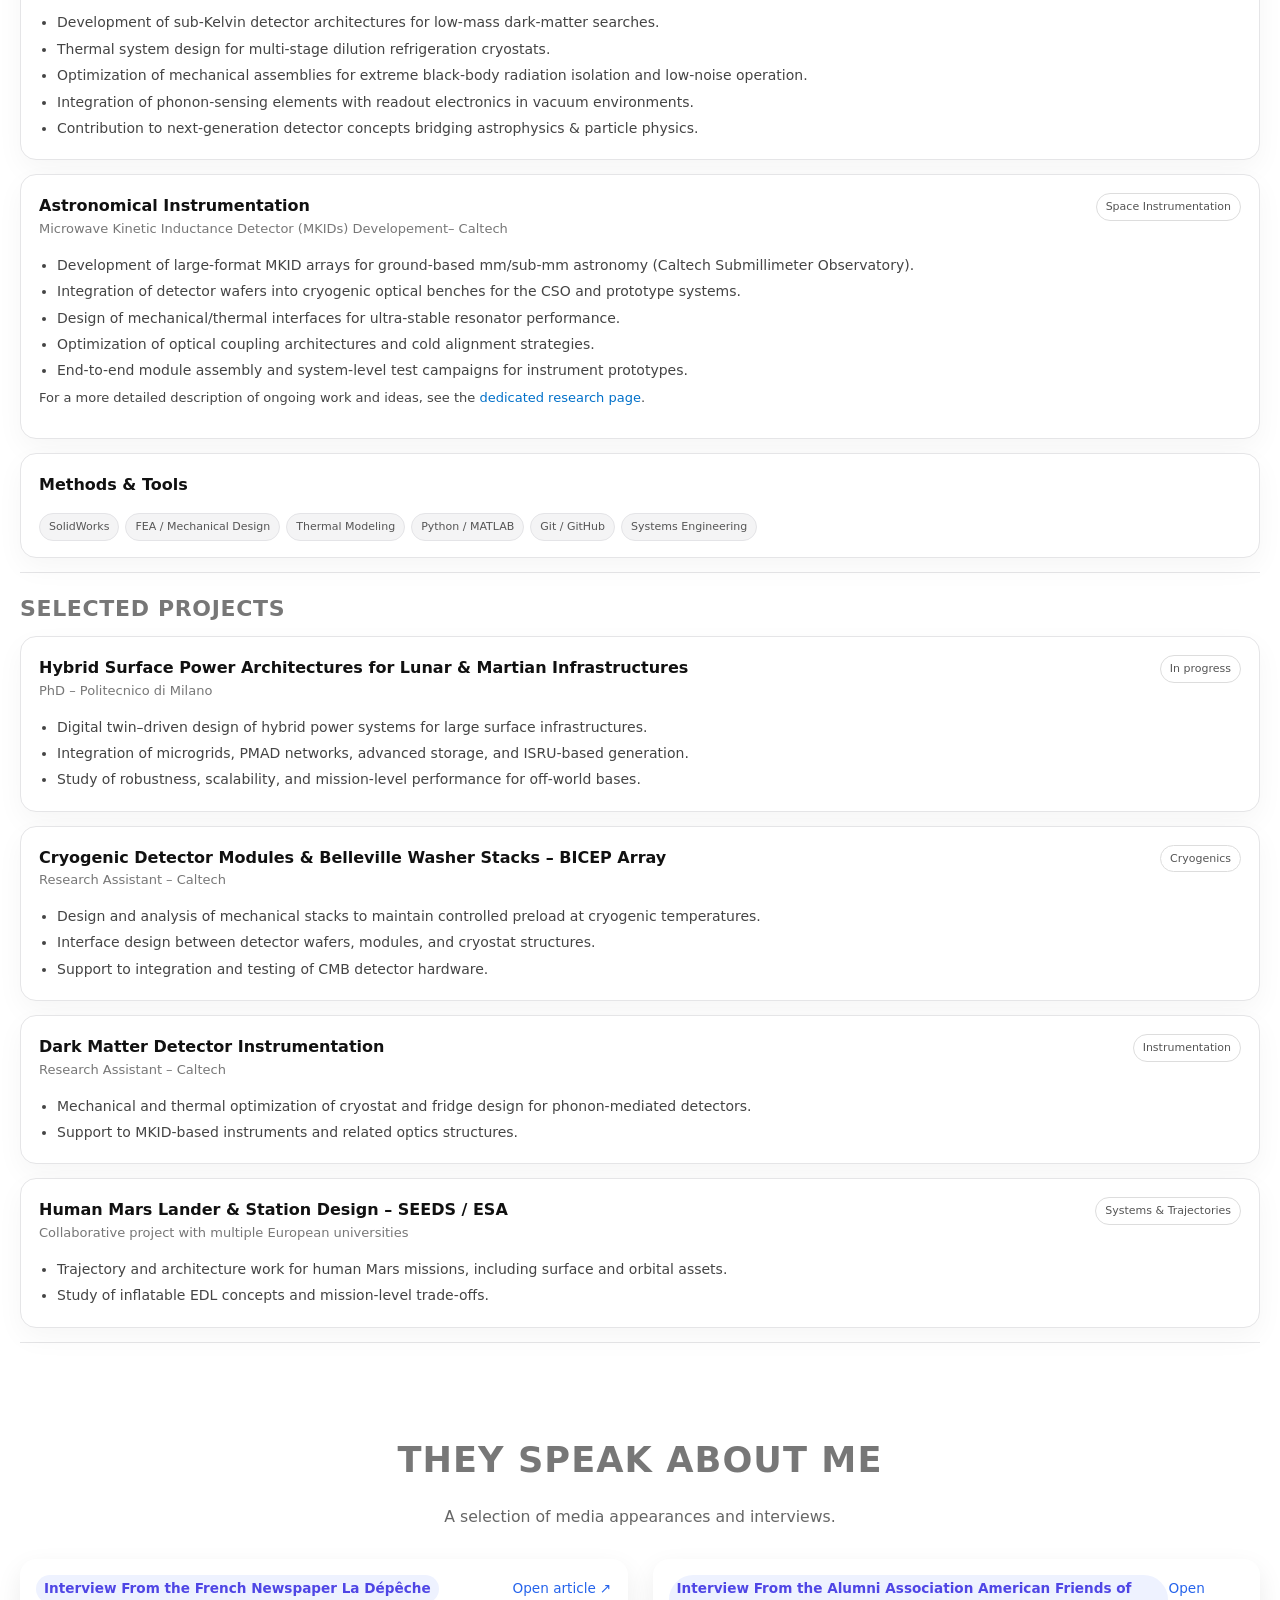
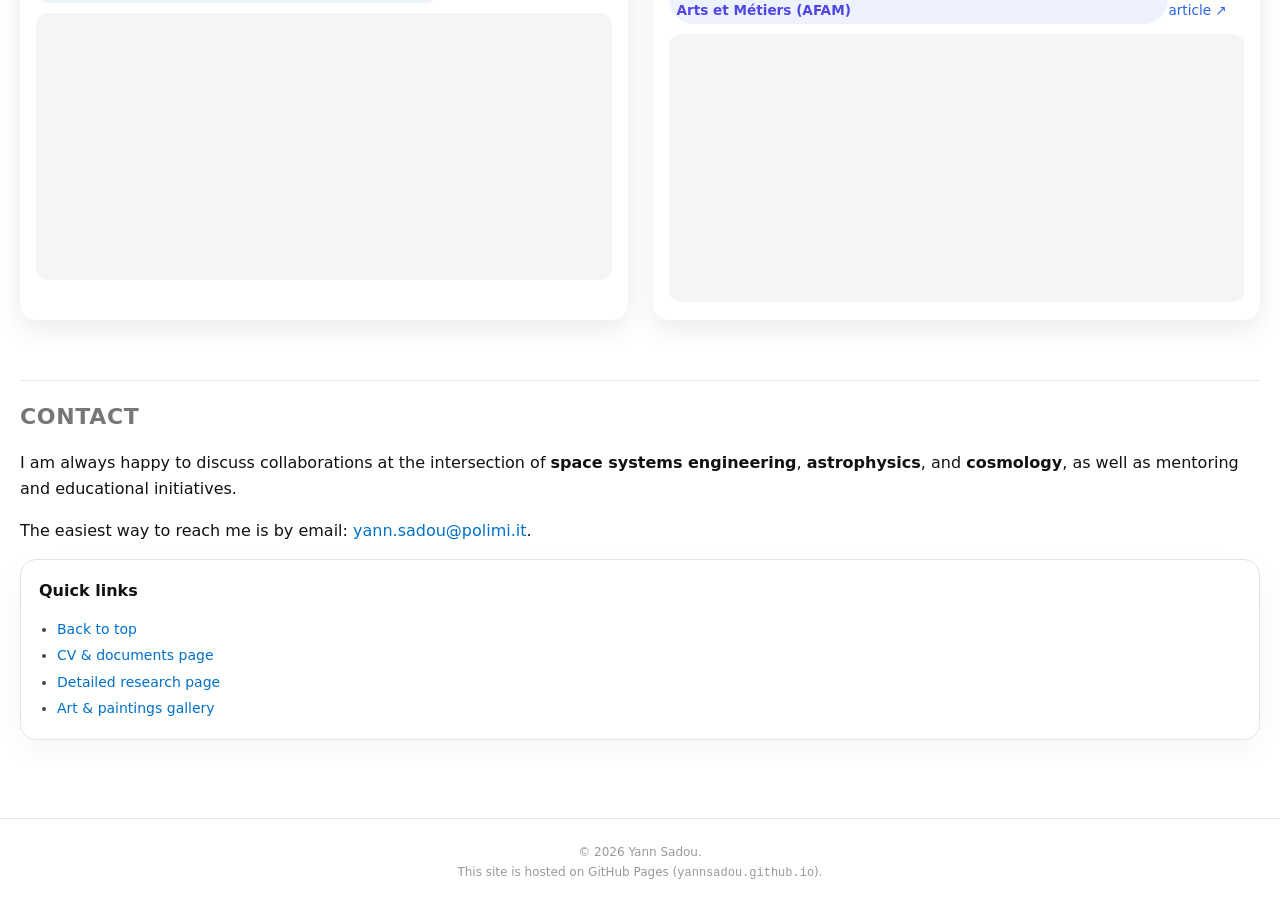
==== commit 8149e35e: "Revise personal research description in index.html Updated the personal description to reflect curre" ====
--- a/index.html
+++ b/index.html
@@ -806,13 +806,17 @@
             PhD Candidate in Aerospace Engineering – Politecnico di Milano
           </div>
           <p class="hero-text">
-            I recently joined the Politecnico di Milano as a PhD researcher in Aerospace Engineering under the supervision of Prof. Michele Lavagna, 
-            working within the ASTRA group on digital-twin-driven design and modeling of hybrid surface power systems for large-scale lunar and Martian infrastructures, 
-            with a focus on microgrid operations, PMAD architectures, advanced energy-storage integration, and ISRU-driven power flows. Prior to this PhD, 
-            I spent two years at Caltech, first in the Observational Cosmology group under Prof. Sunil Golwala, where I contributed to cryogenic instrumentation 
-            and detector development for dark-matter and CMB experiments, and later under Prof. Jamie Bock, working on the BICEP Array program on sub-Kelvin detector modules, 
-            micro-assembly, and cryogenic system characterization. This combined experience—spanning mechanical and thermal engineering, experimental cosmology, 
-            and large-scale space-system architecture—now shapes my interdisciplinary approach to high-impact challenges in next-generation space-power technologies.
+            I am a PhD researcher in Aerospace Engineering at Politecnico di Milano, supervised by Prof. Michele Lavagna 
+            within the Advanced Space Techonologies for Robotics and Astrodynamics group (ASTRA). 
+            My research focuses on digital-twin-driven design and modeling of hybrid surface power systems for the human exploration of the Moon and Beyond. 
+            My work funded by ABB group based in Switzerland spans microgrid operations, PMAD architectures, advanced energy storage, and ISRU-coupled power flows. 
+            My background combines space-systems engineering and mission architecture, built through repeated involvement in space engineering initiatives: 
+            CNES C’Space (student launch/rocket projects), founding the Euroavia Bordeaux student association, 
+            the ESA SEEDS program (space-systems engineering training in international teams), 
+            and conceptual design work at ISAE-SUPAERO including an on-orbit servicing fleet. 
+            n parallel, I developed and verified high-performance instrumentation for harsh environments—such as 
+            the BICEP Array experiment deployed at the South Pole—which strengthened my engineering approach to reliability, 
+            ntegration, and test. This combination now guides my work on scalable space infrastructures.
           </p>
 
           <div class="hero-actions">
@@ -882,22 +886,31 @@
             and precision structures to power-system components—and mission-driven systems architecture, 
             including digital twins, trajectory design, and end-to-end optimization of space infrastructures. 
             I’m passionate about bridging hands-on engineering with high-level spacecraft and surface-infrastructure 
-            design to enable the next generation of lunar, Martian, and deep-space missions.
+            design to enable the next generation of Lunar, Martian, and deep-space missions.
           </p>
           <p>
-            At Caltech, I have been deeply involved in the development of
-            cryogenic instrumentation for dark-matter searches and for the
-            BICEP Array CMB experiment, contributing to mechanical and thermal
-            design, integration of detector modules with optical efficiency measurement, 
-            FTS measurements and RF circuit tunning. I also led the micro wirebonding 
-            of all the circuit inside the modules 
+            A key part of my trajectory was my participation in ESA’s SEEDS program, where I worked on space-system architecture 
+            topics including entry–descent–landing and trajectory/mission analysis for large exploration concepts. 
+            That experience strengthened my systems view: requirements decomposition, subsystem coupling, 
+            and early-phase decision-making under uncertainty—skills that directly translate to infrastructure-scale 
+            challenges such as surface power, ISRU integration, and long-duration operations.
           </p>
           <p>
-            At Politecnico di Milano, my PhD focuses on
-            <strong>hybrid surface power systems</strong> for future
-            <strong>lunar and Martian infrastructures</strong>, combining
-            microgrids, PMAD, advanced energy storage, and ISRU into digital
-            twin–driven architectures for large-scale space settlements.
+            Before starting my PhD, I spent two years at Caltech contributing to the engineering of advanced scientific 
+            instrumentation under space-like constraints. In particular, I supported the BICEP Array program—an observatory 
+            operating at the South Pole, where reliability, thermal design discipline, and repeatable integration processes 
+            are essential. My work centered on mechanical and thermal design, integration of sub-Kelvin detector modules, 
+            and verification-oriented characterization (optical efficiency testing, FTS-based spectral measurements,
+            RF readout tuning). I also led micro-assembly tasks such as micro-wirebonding inside detector modules, 
+            ensuring robust electrical interconnects and build repeatability—experience closely aligned with flight-style I&T 
+            practices and configuration control.
+          </p>
+          <p>
+            Today at Politecnico di Milano, my PhD focuses on hybrid surface power systems for future human exploration of the Moon. 
+            I anchor my work in spaceflight heritage—leveraging lessons learned and architectural choices from ISS electrical power and distribution, 
+            Orion’s power and avionics development approach, and the evolving NASA Artemis surface architecture, to benchmark requirements and build digital-twin-driven 
+            models of surface microgrids, PMAD architectures, energy storage, and ISRU-coupled power flows. The goal is to translate proven ground-system principles into scalable, 
+            resilient power infrastructures for Human Planetary Exploration.
           </p>
         </div>
         <div>
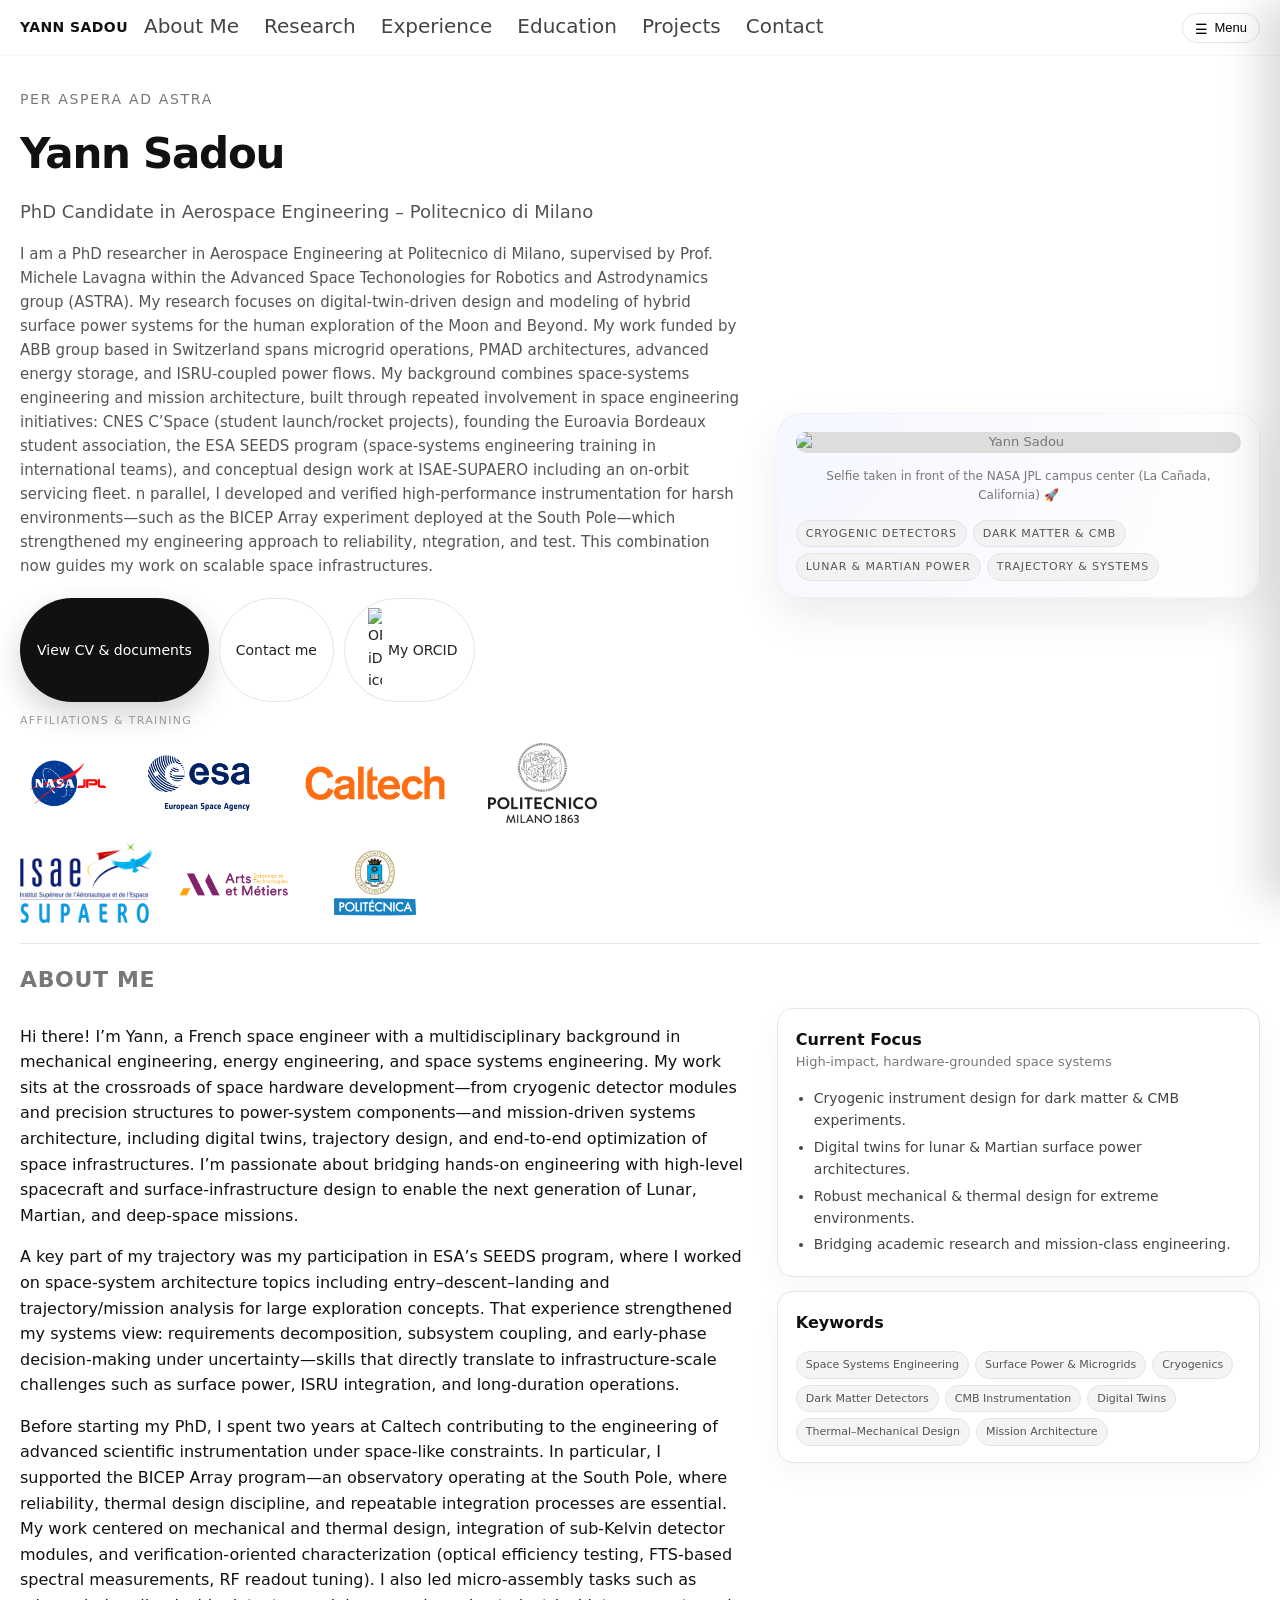
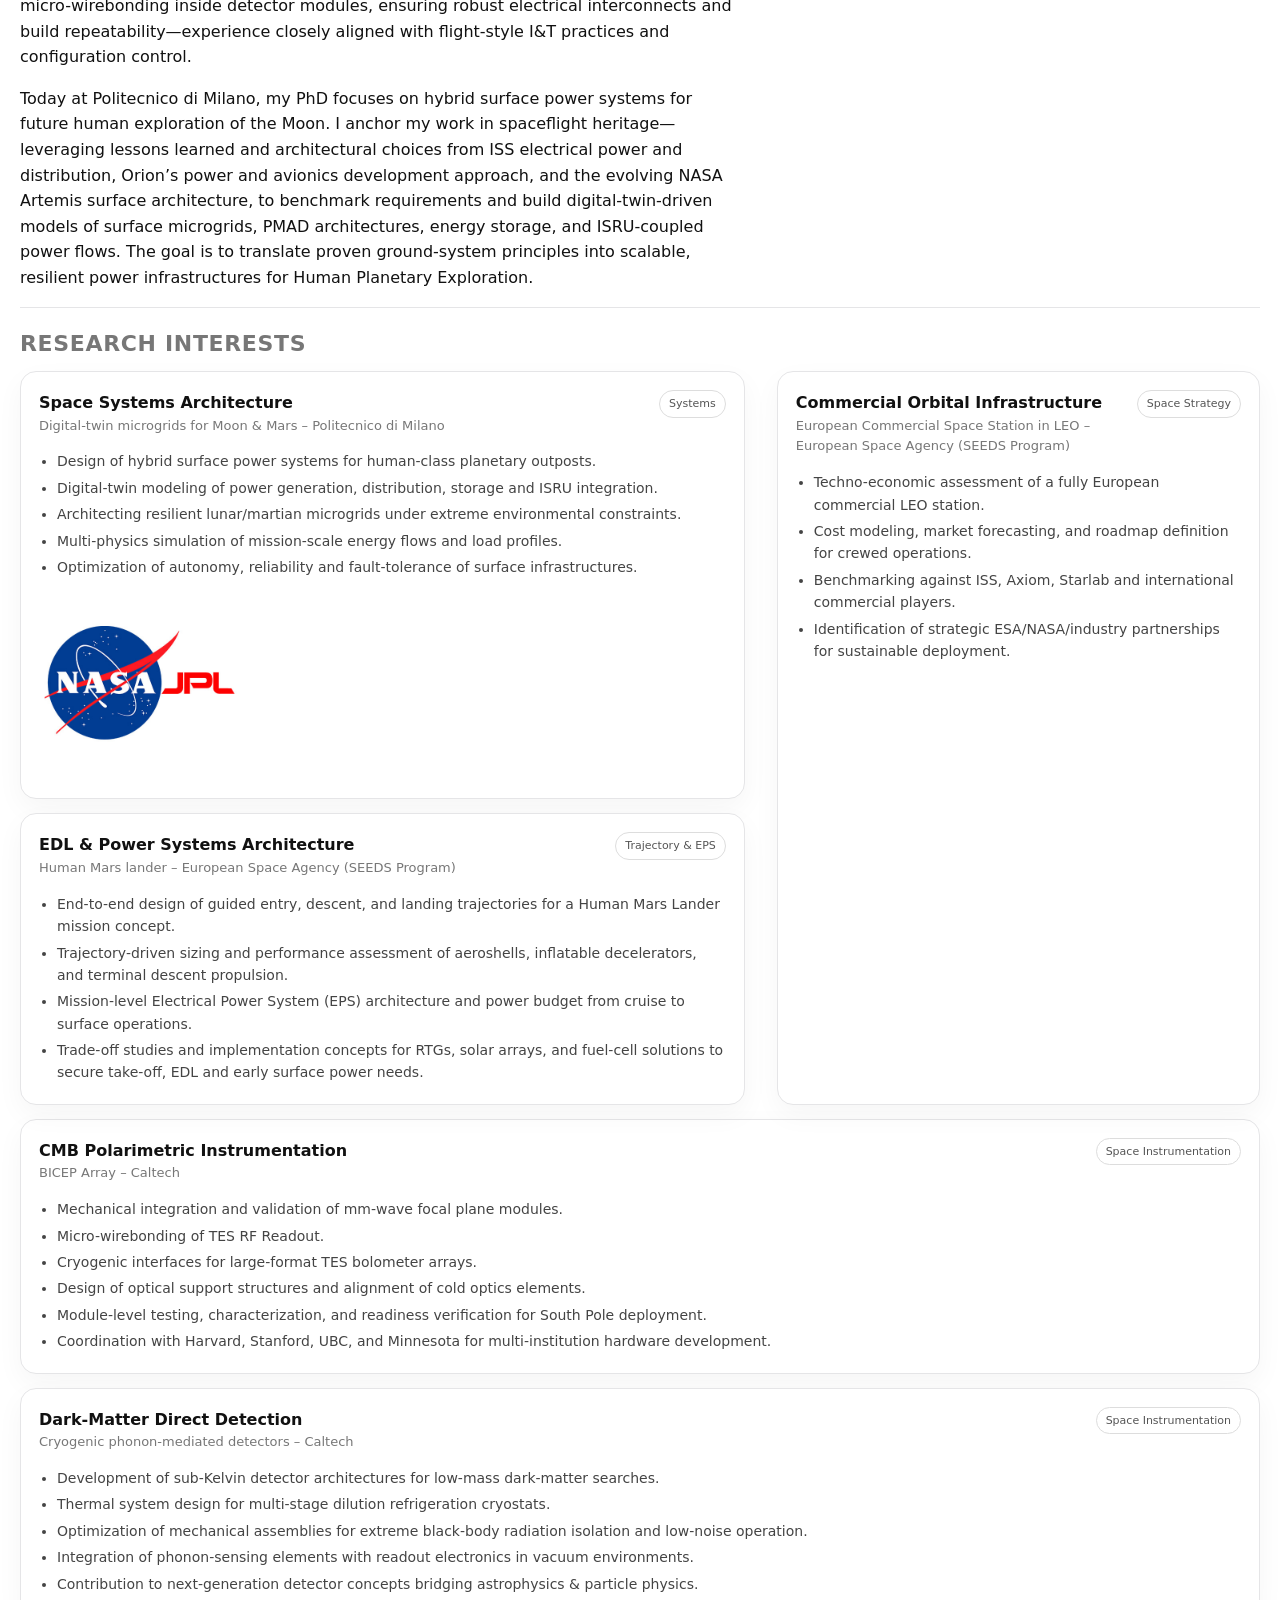
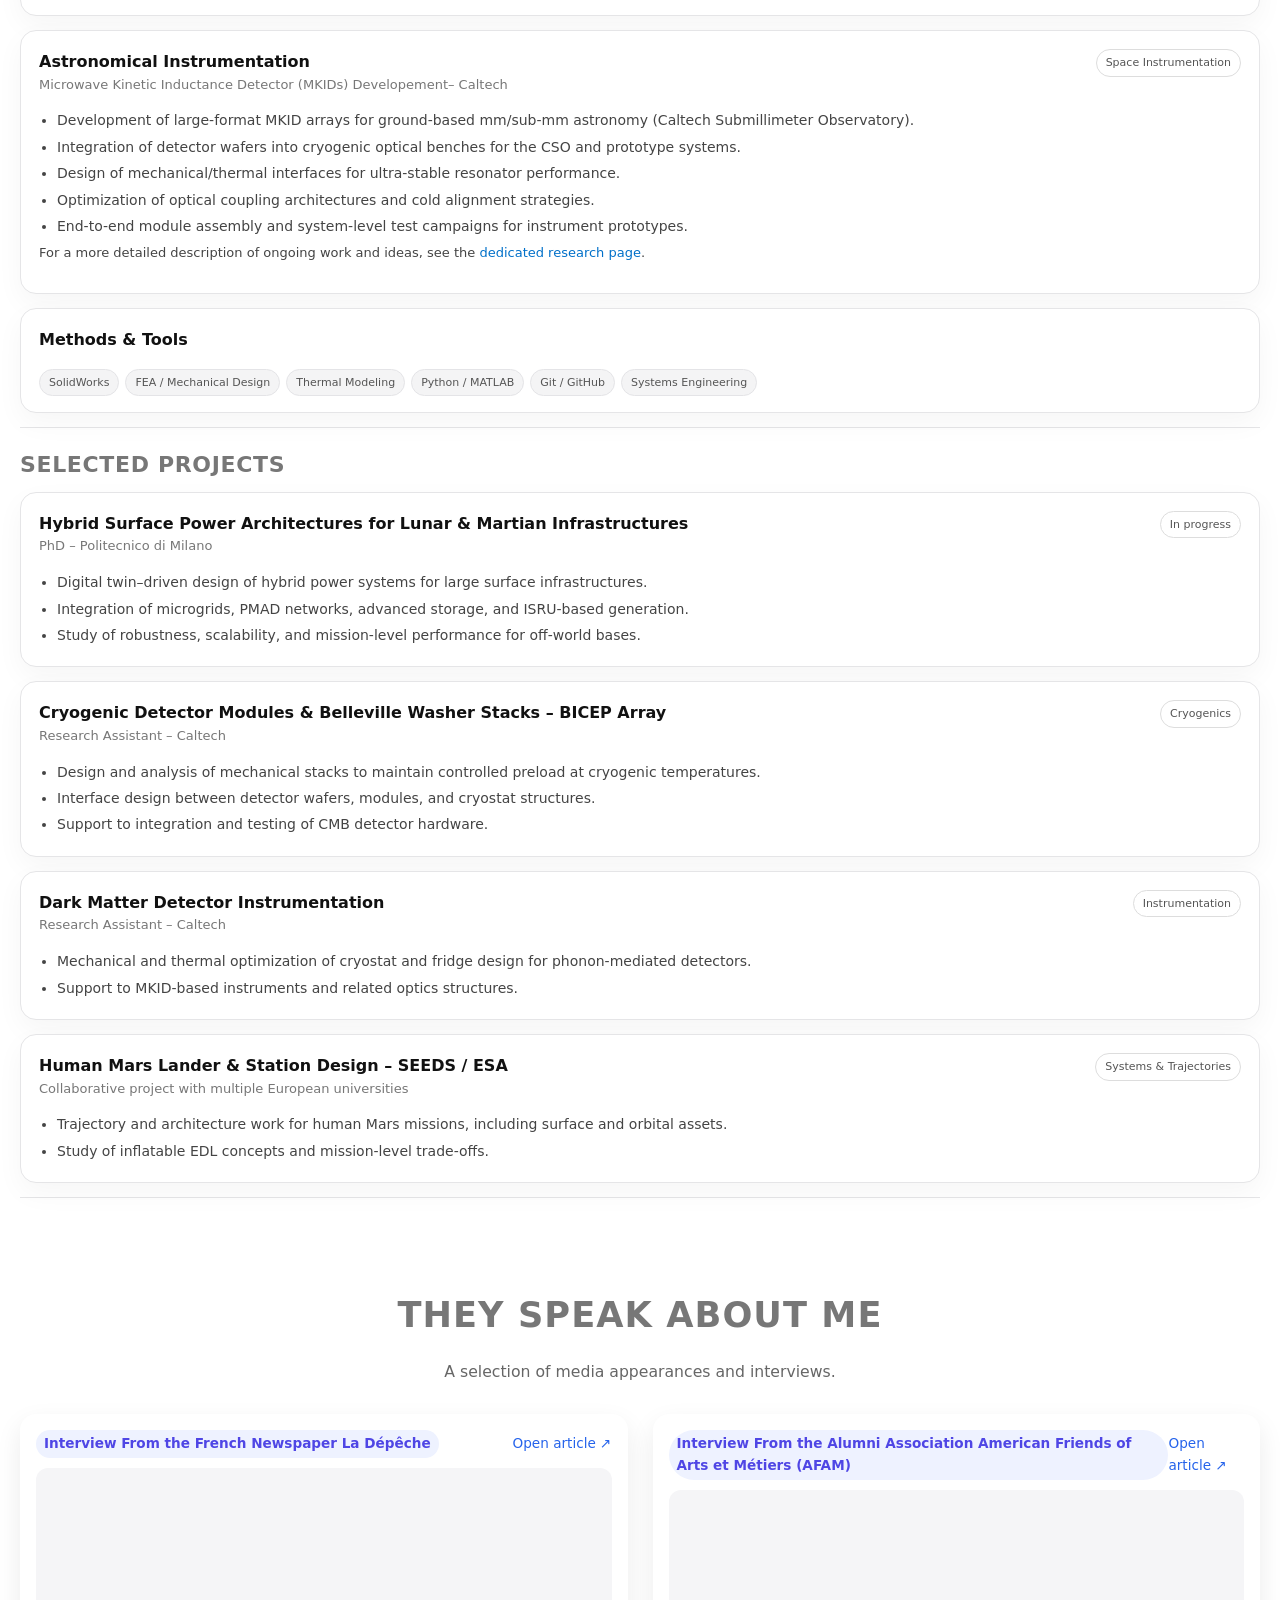
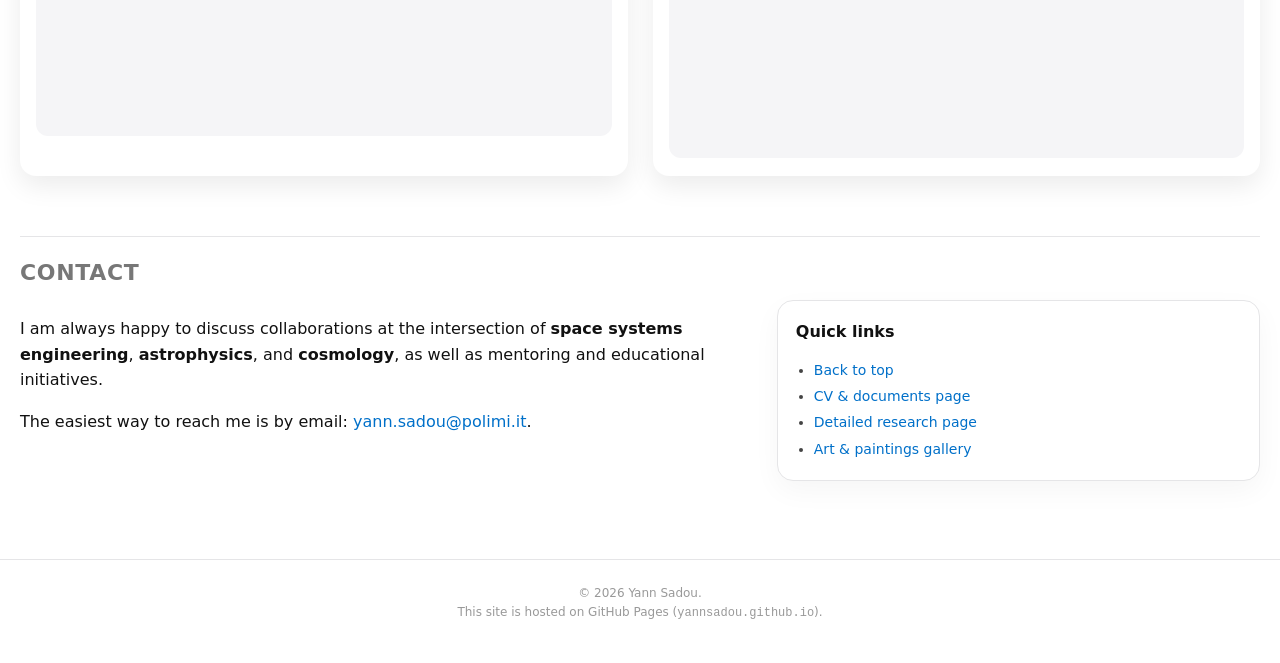
==== commit 1faab1df: "Remove unused CSS for two-column grid layout Removed commented-out CSS for two-column grid layout." ====
--- a/index.html
+++ b/index.html
@@ -472,7 +472,7 @@
 
     /* GRID SECTIONS */
 
-    /*
+    
     .two-col {
       display: grid;
       grid-template-columns: minmax(0, 3fr) minmax(0, 2fr);
@@ -484,7 +484,7 @@
         grid-template-columns: minmax(0, 1fr);
       }
     }
-    */
+    
     
     .card {
       border-radius: var(--radius);
@@ -955,7 +955,7 @@
     <!-- RESEARCH -->
     <section id="research" aria-labelledby="research-title">
       <h2 id="research-title" class="section-title">Research Interests</h2>
-      <!--<div class="two-col">-->
+      <div class="two-col">
         <div>
           
           <div class="card">
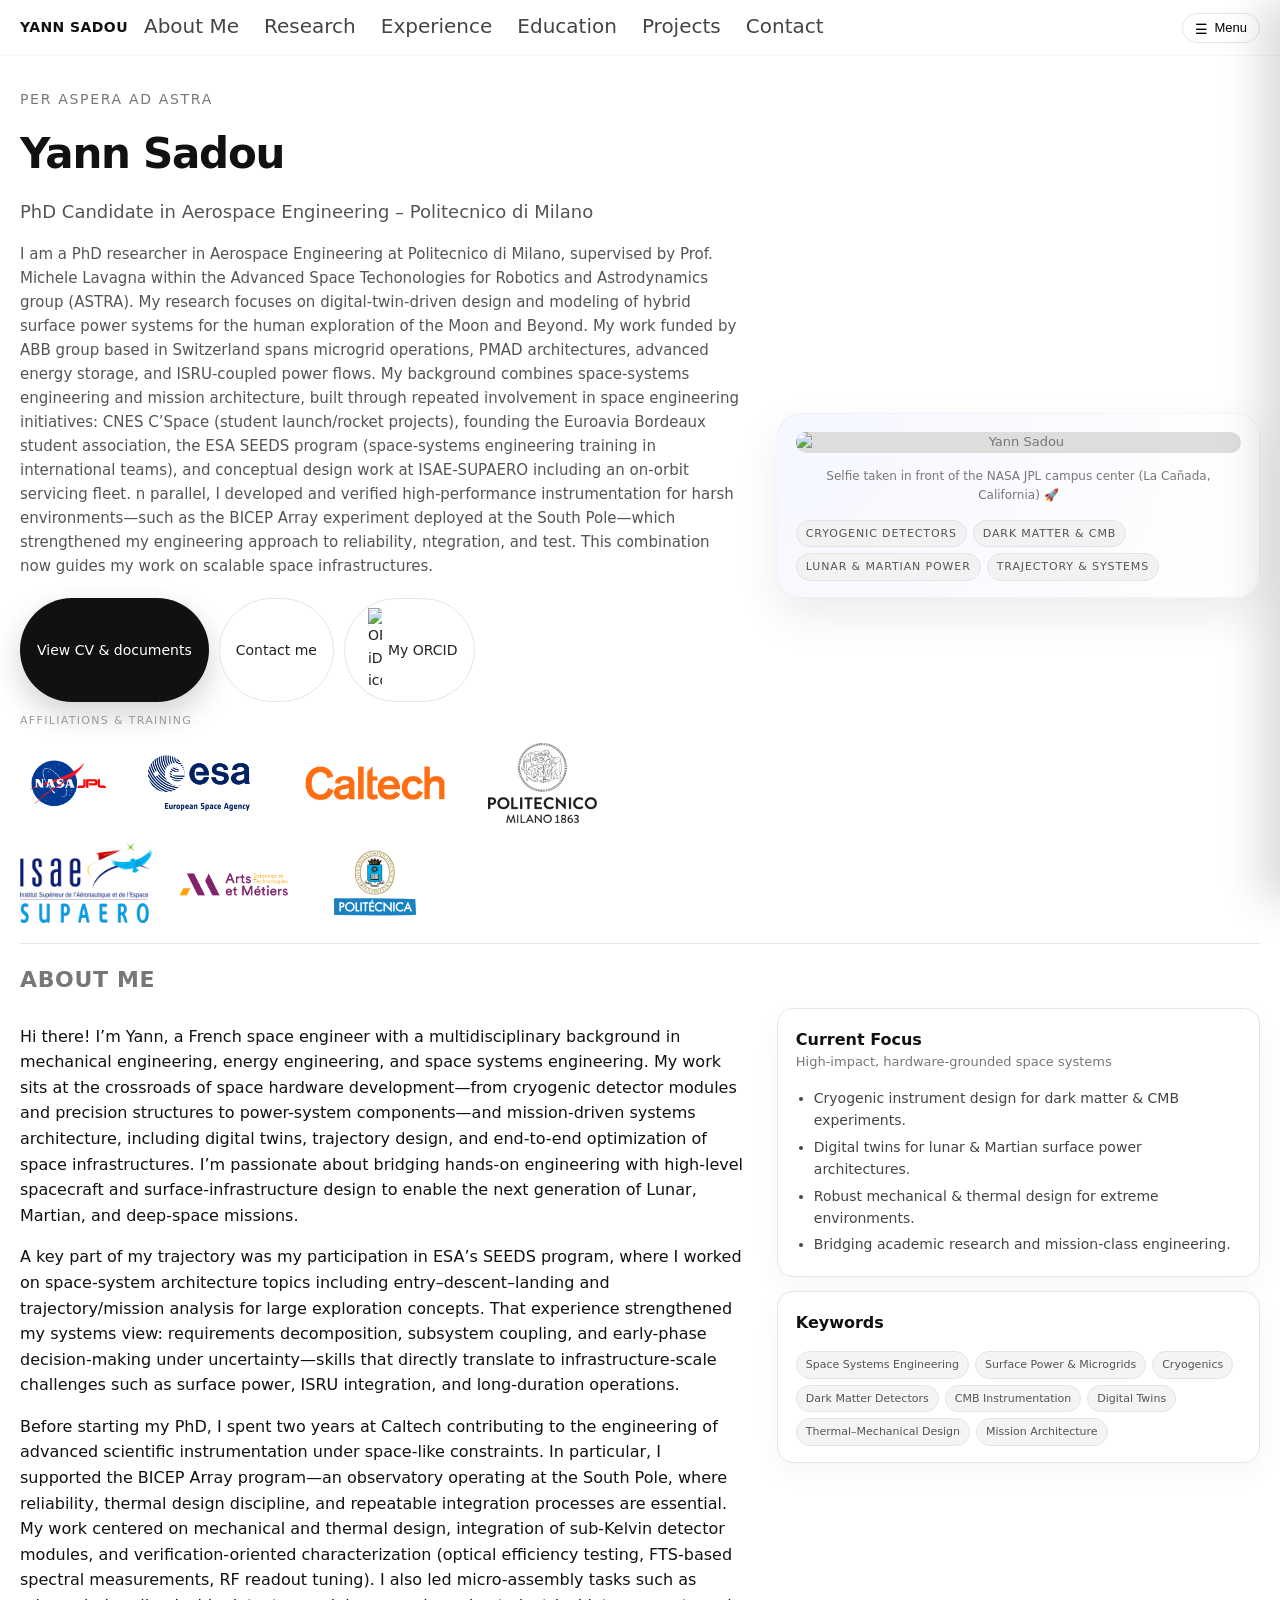
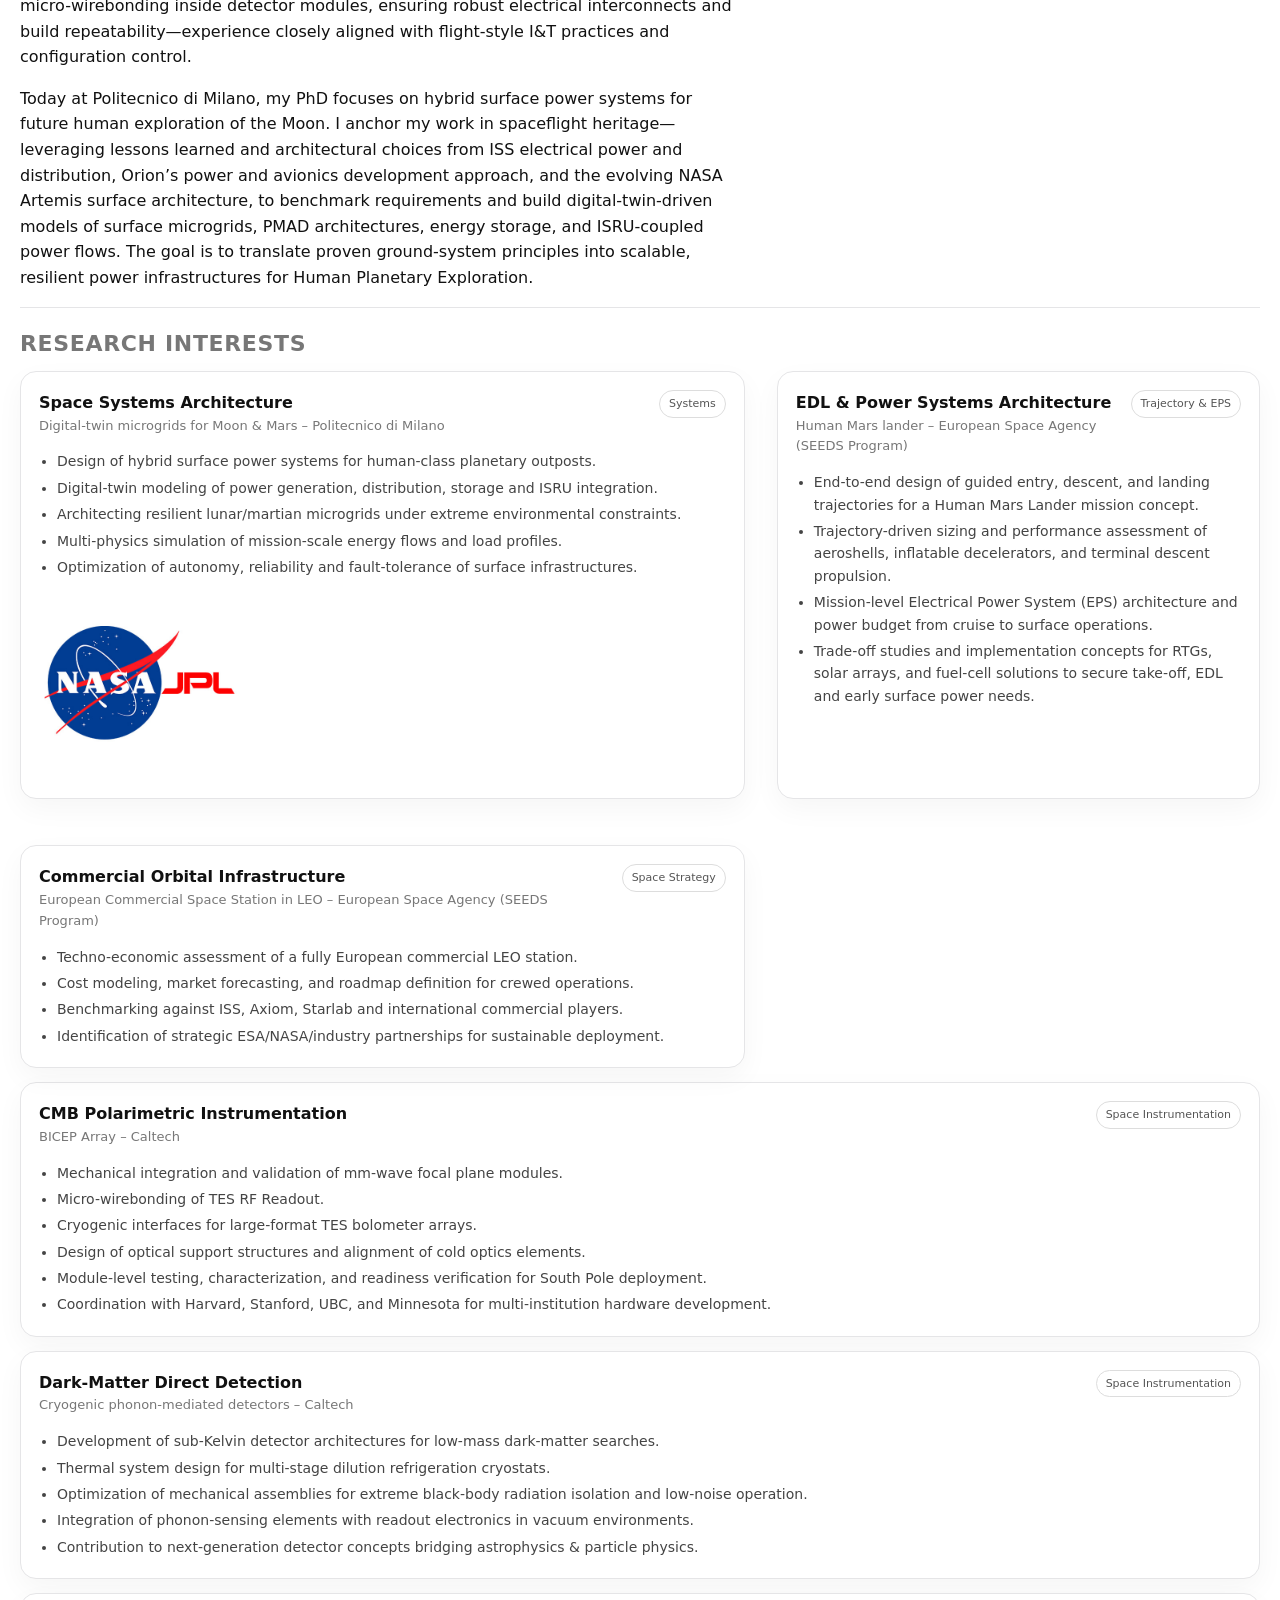
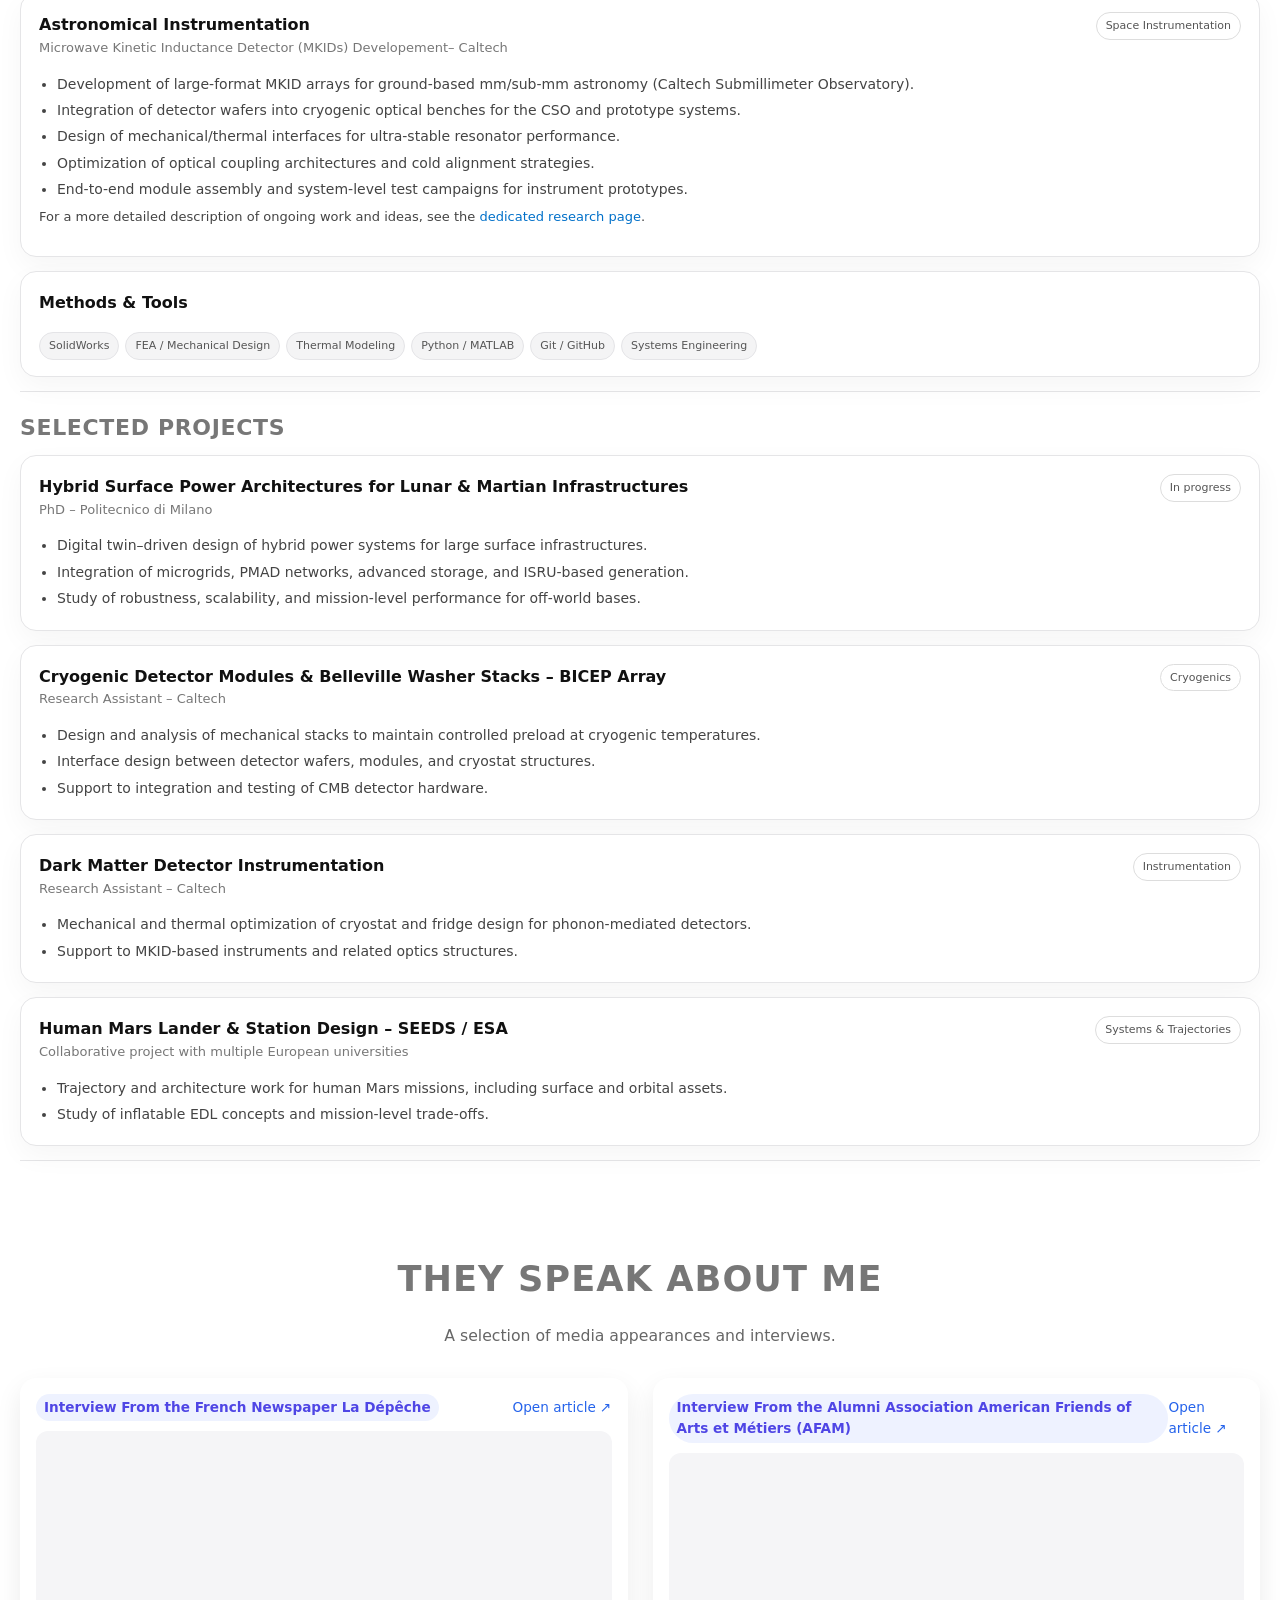
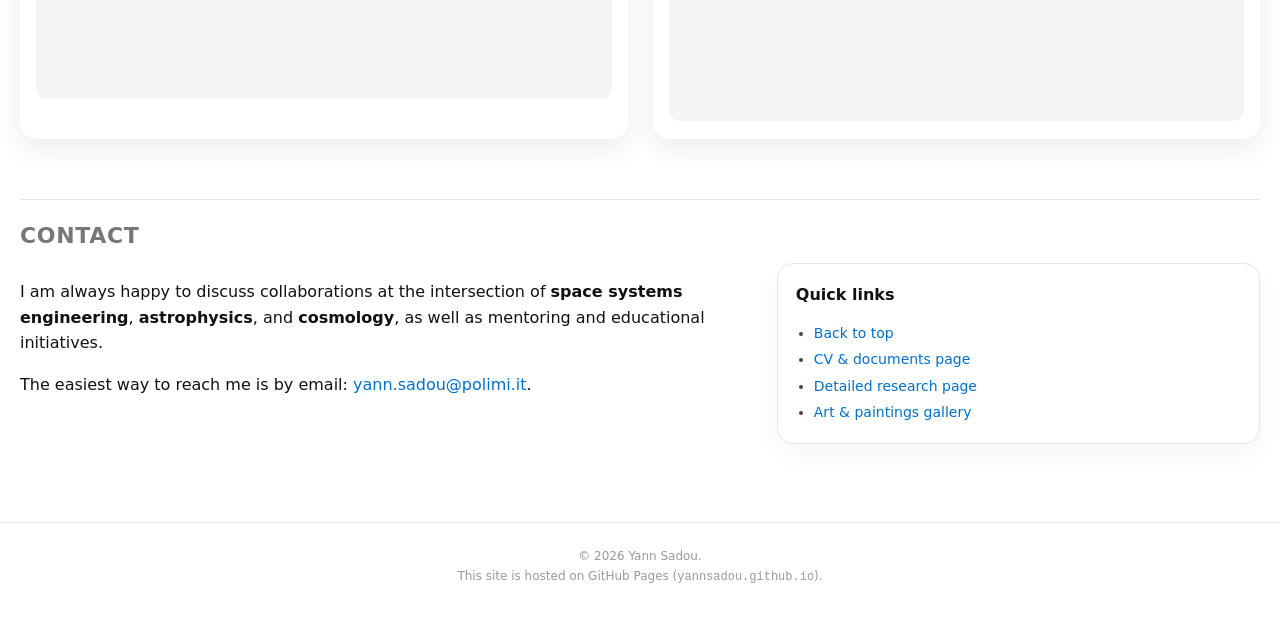
==== commit ce586e09: "Clean up HTML structure in research section Removed unnecessary div wrapper from research section." ====
--- a/index.html
+++ b/index.html
@@ -956,8 +956,6 @@
     <section id="research" aria-labelledby="research-title">
       <h2 id="research-title" class="section-title">Research Interests</h2>
       <div class="two-col">
-        <div>
-          
           <div class="card">
             <div class="card-header">
               <div>
@@ -997,7 +995,6 @@
               </ul>
             </div>
           </div>
-        </div>
 
         <div class="card">
             <div class="card-header">
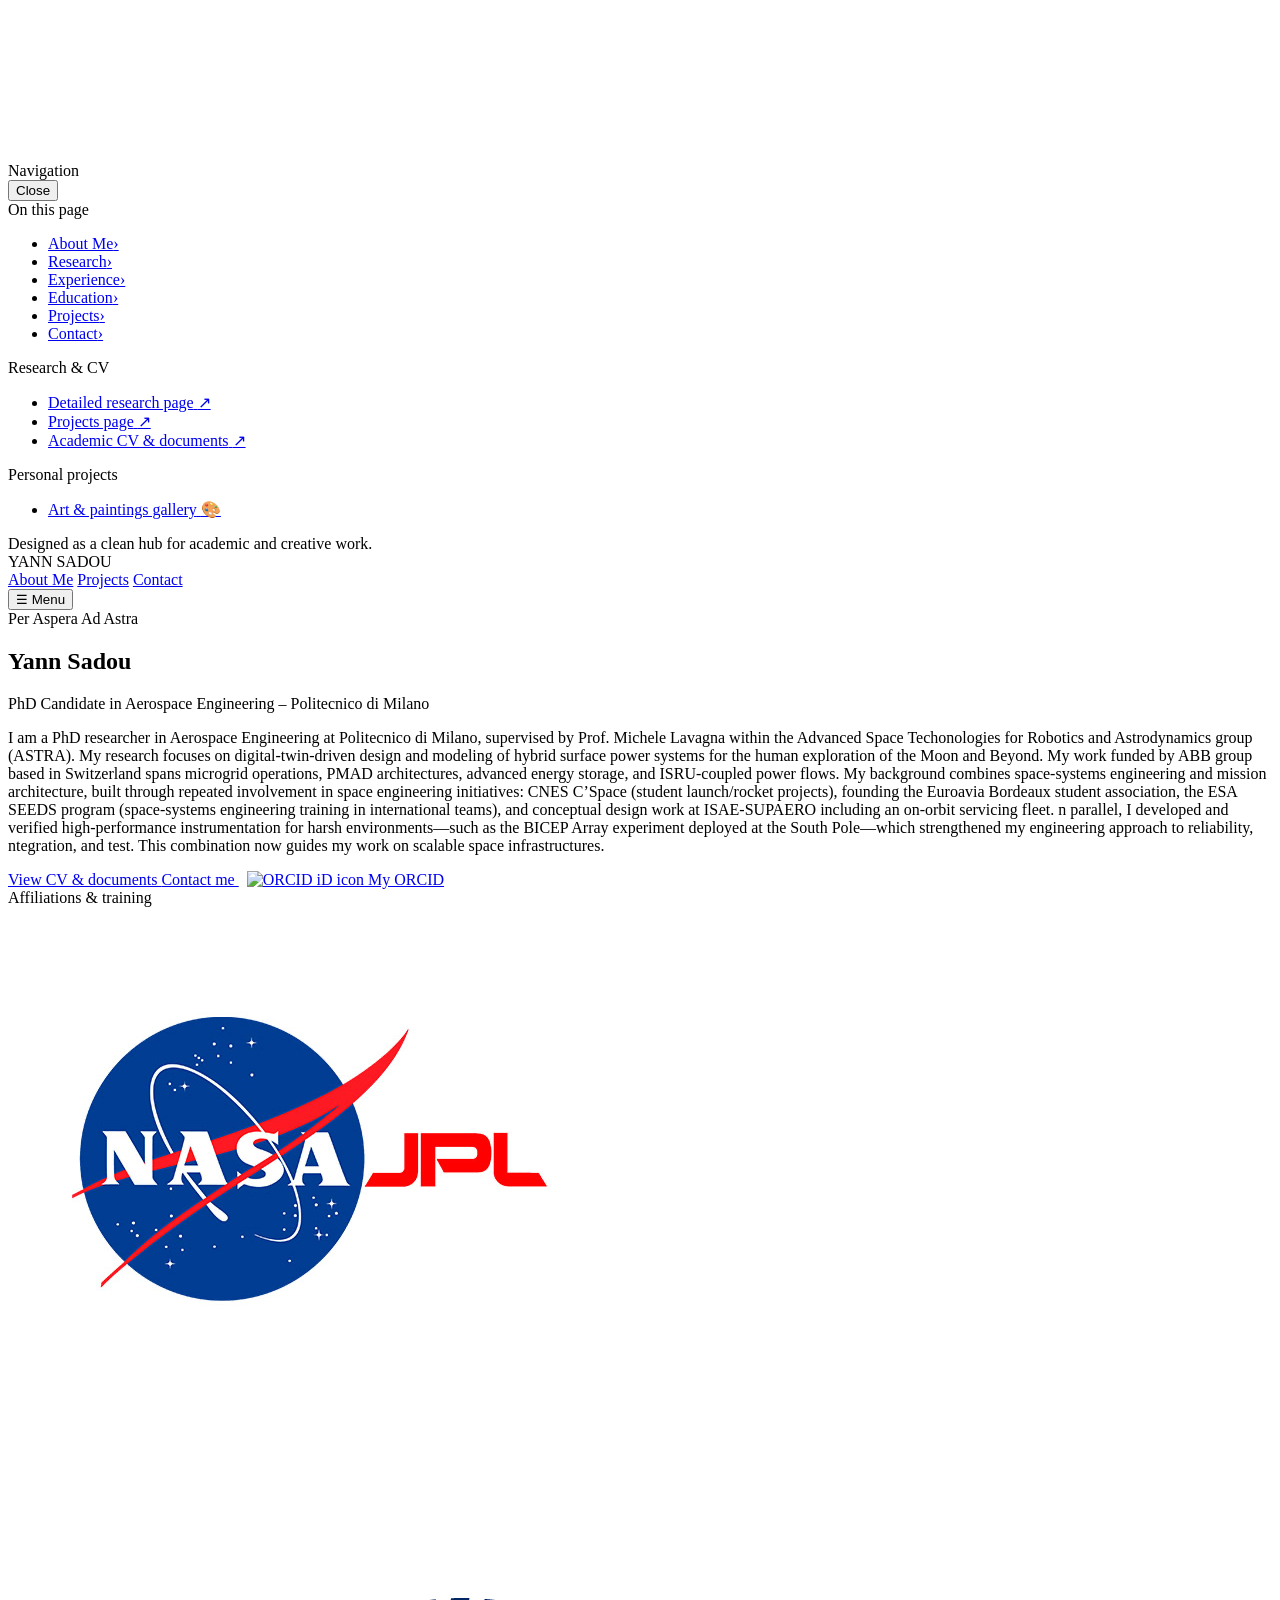
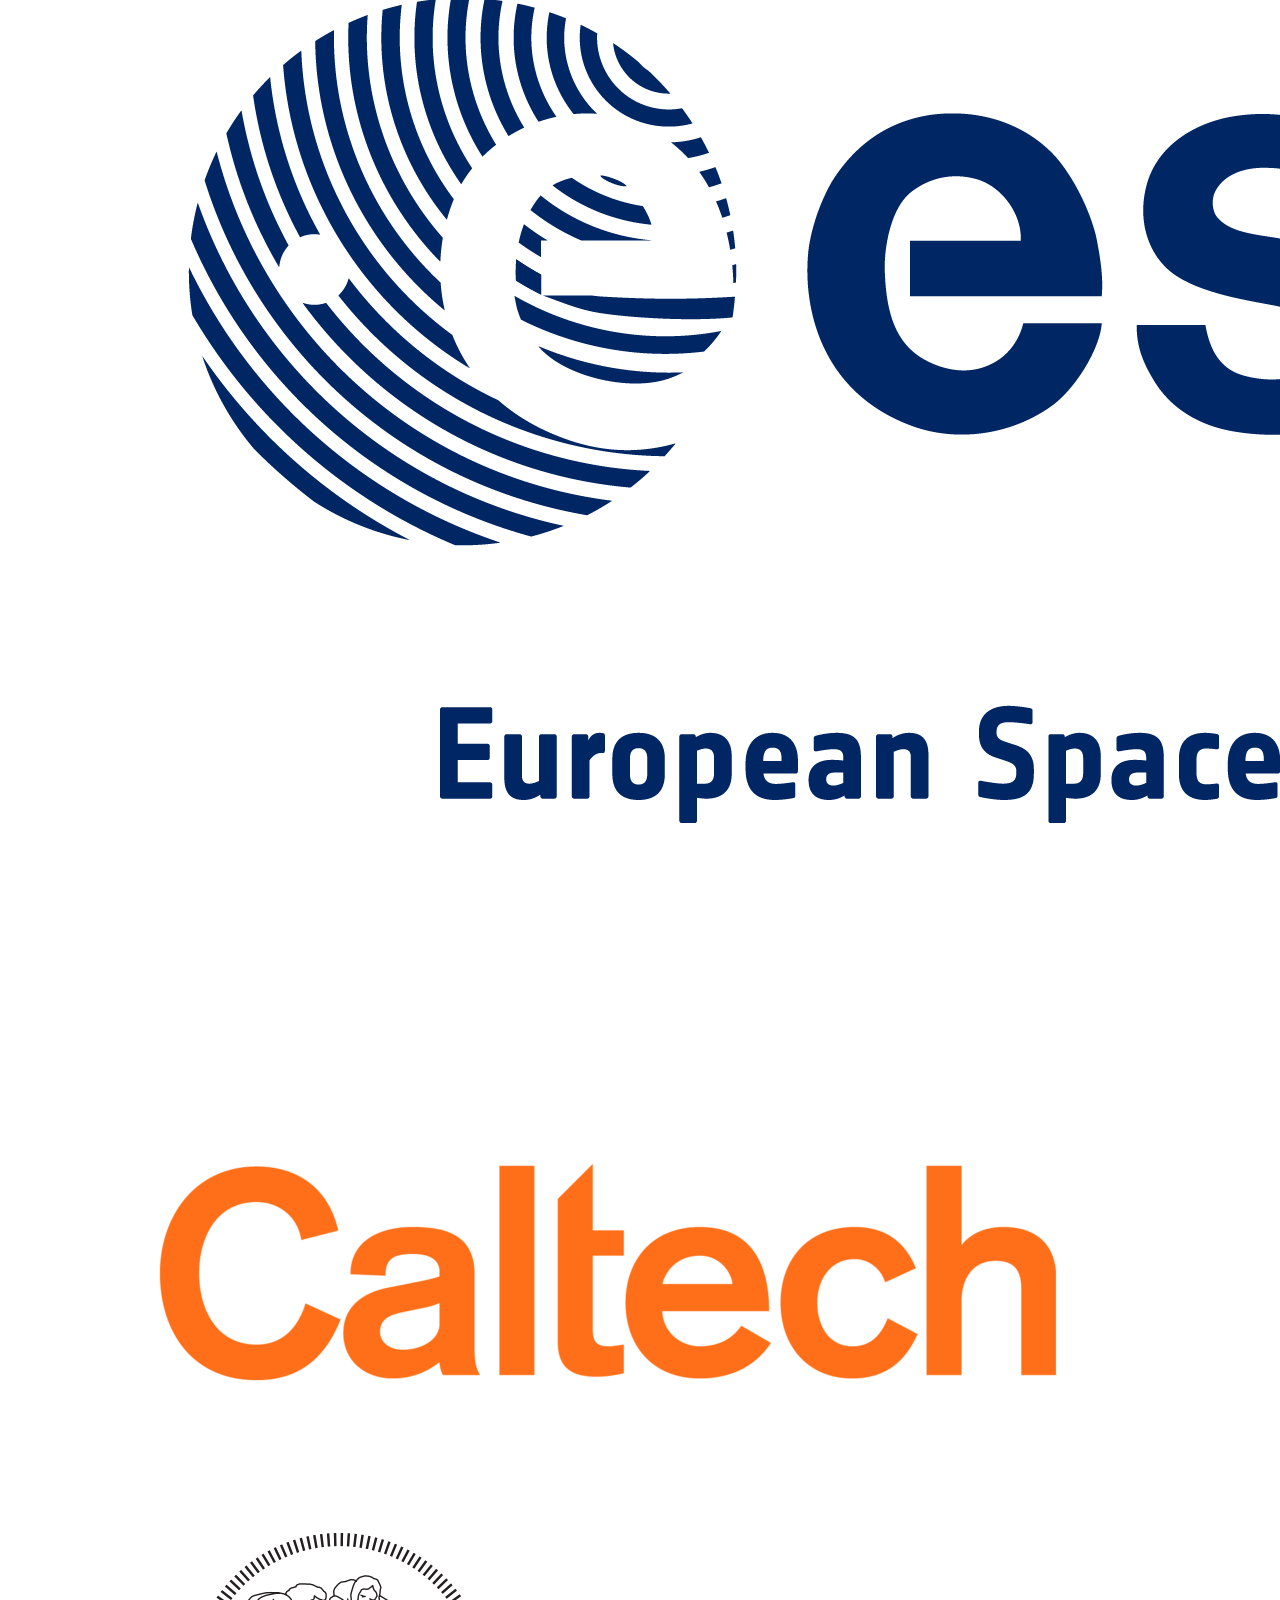
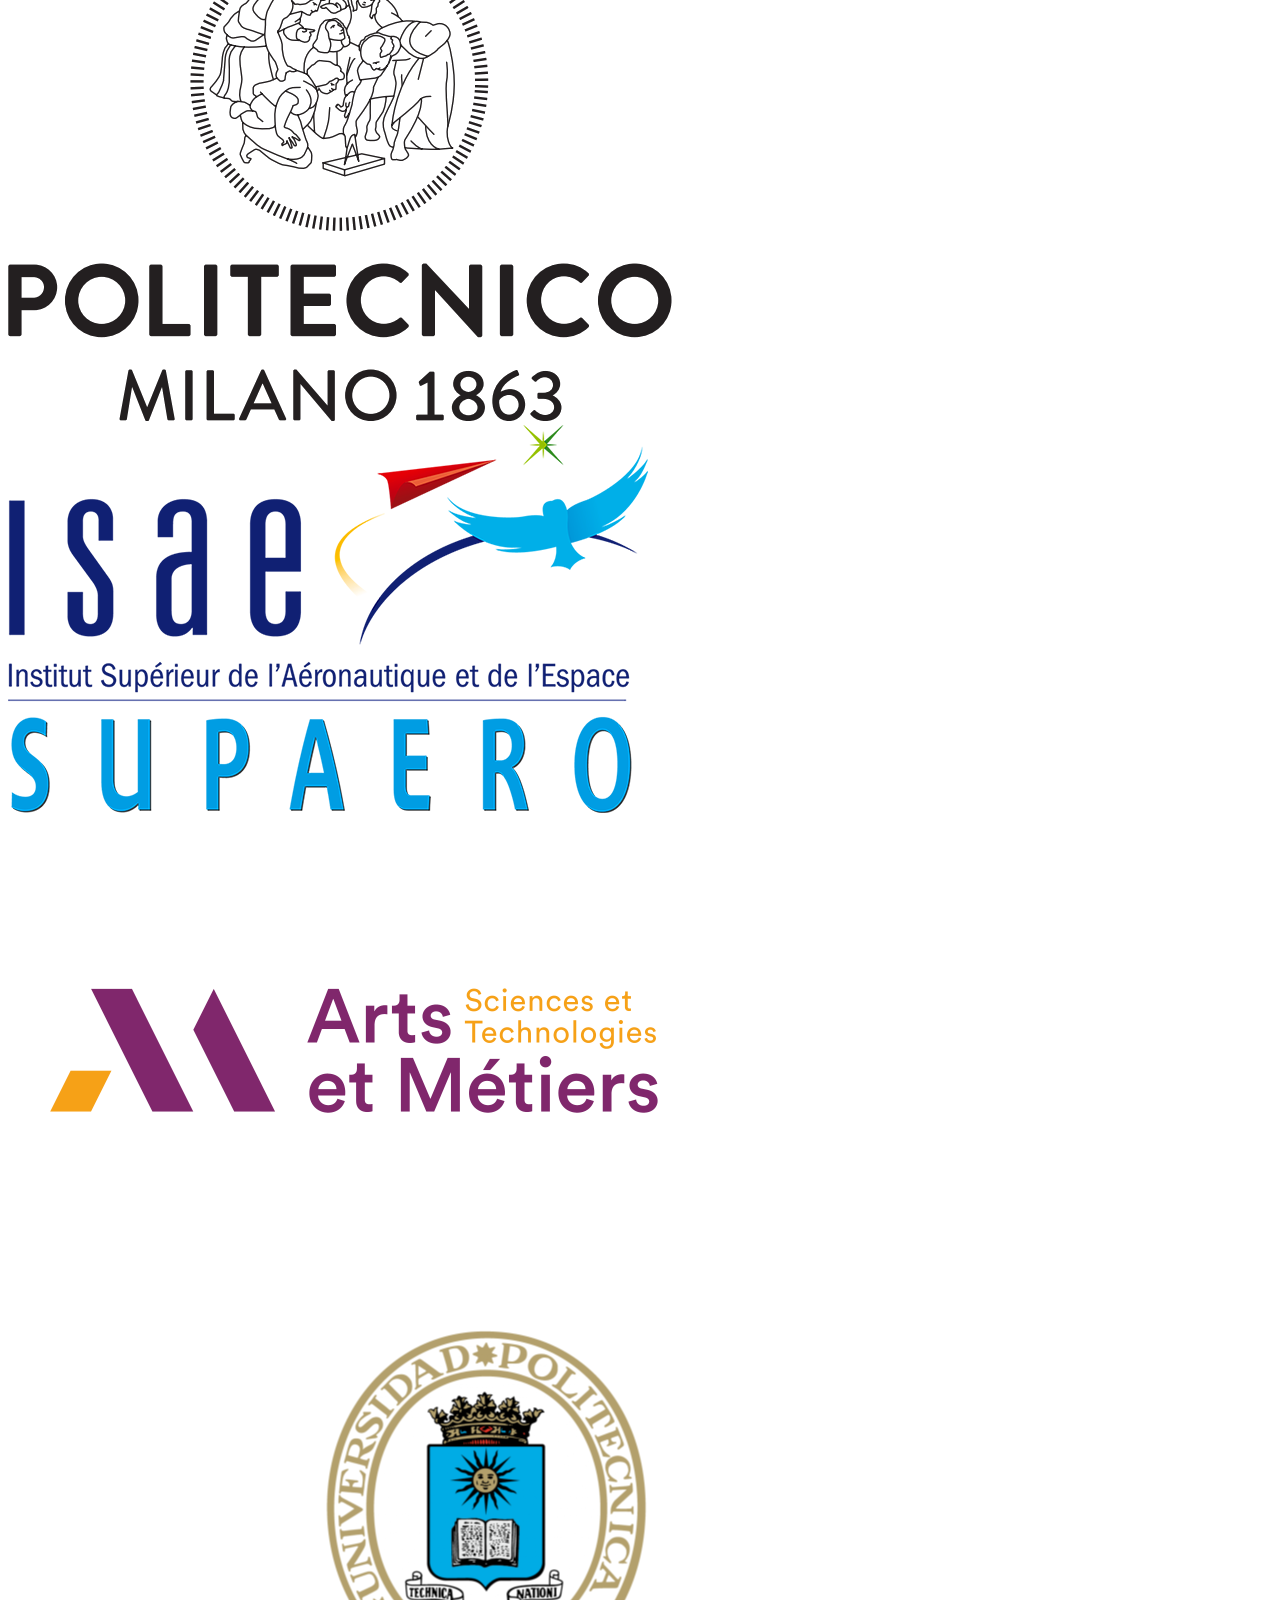
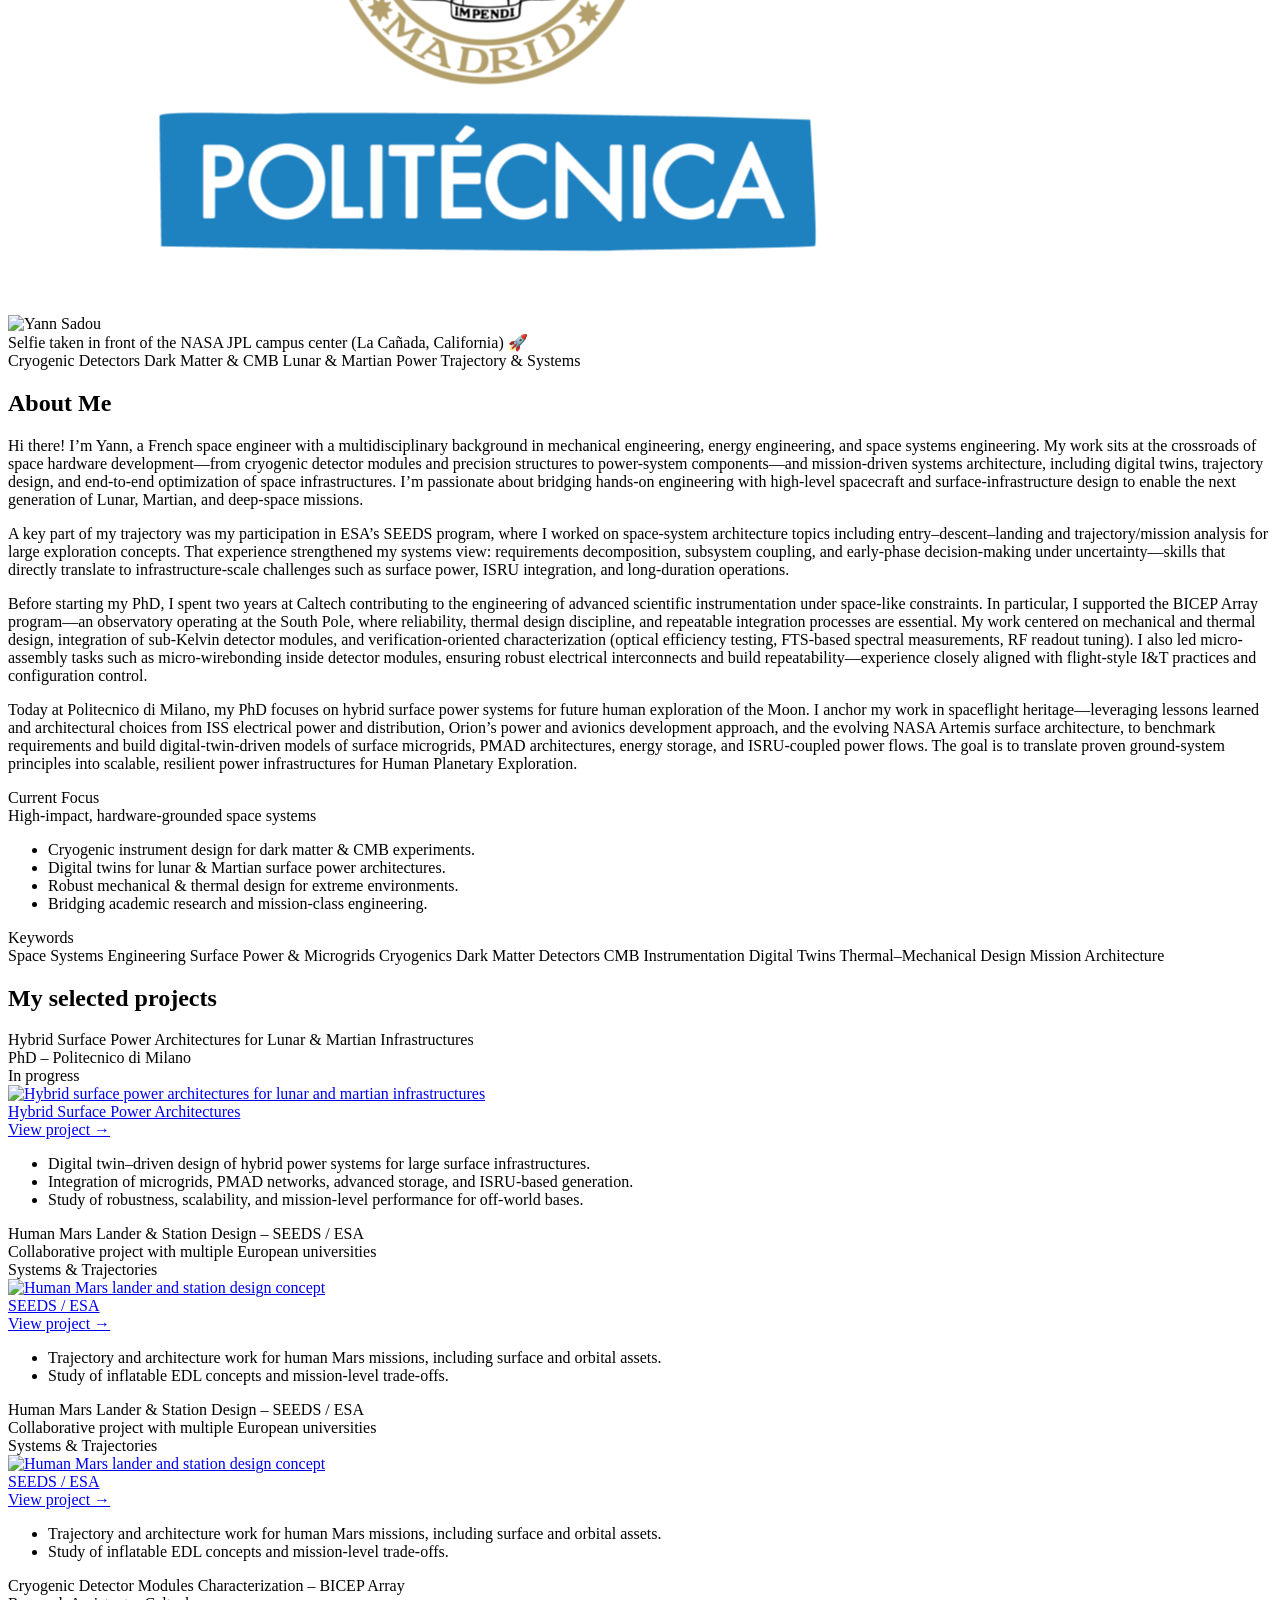
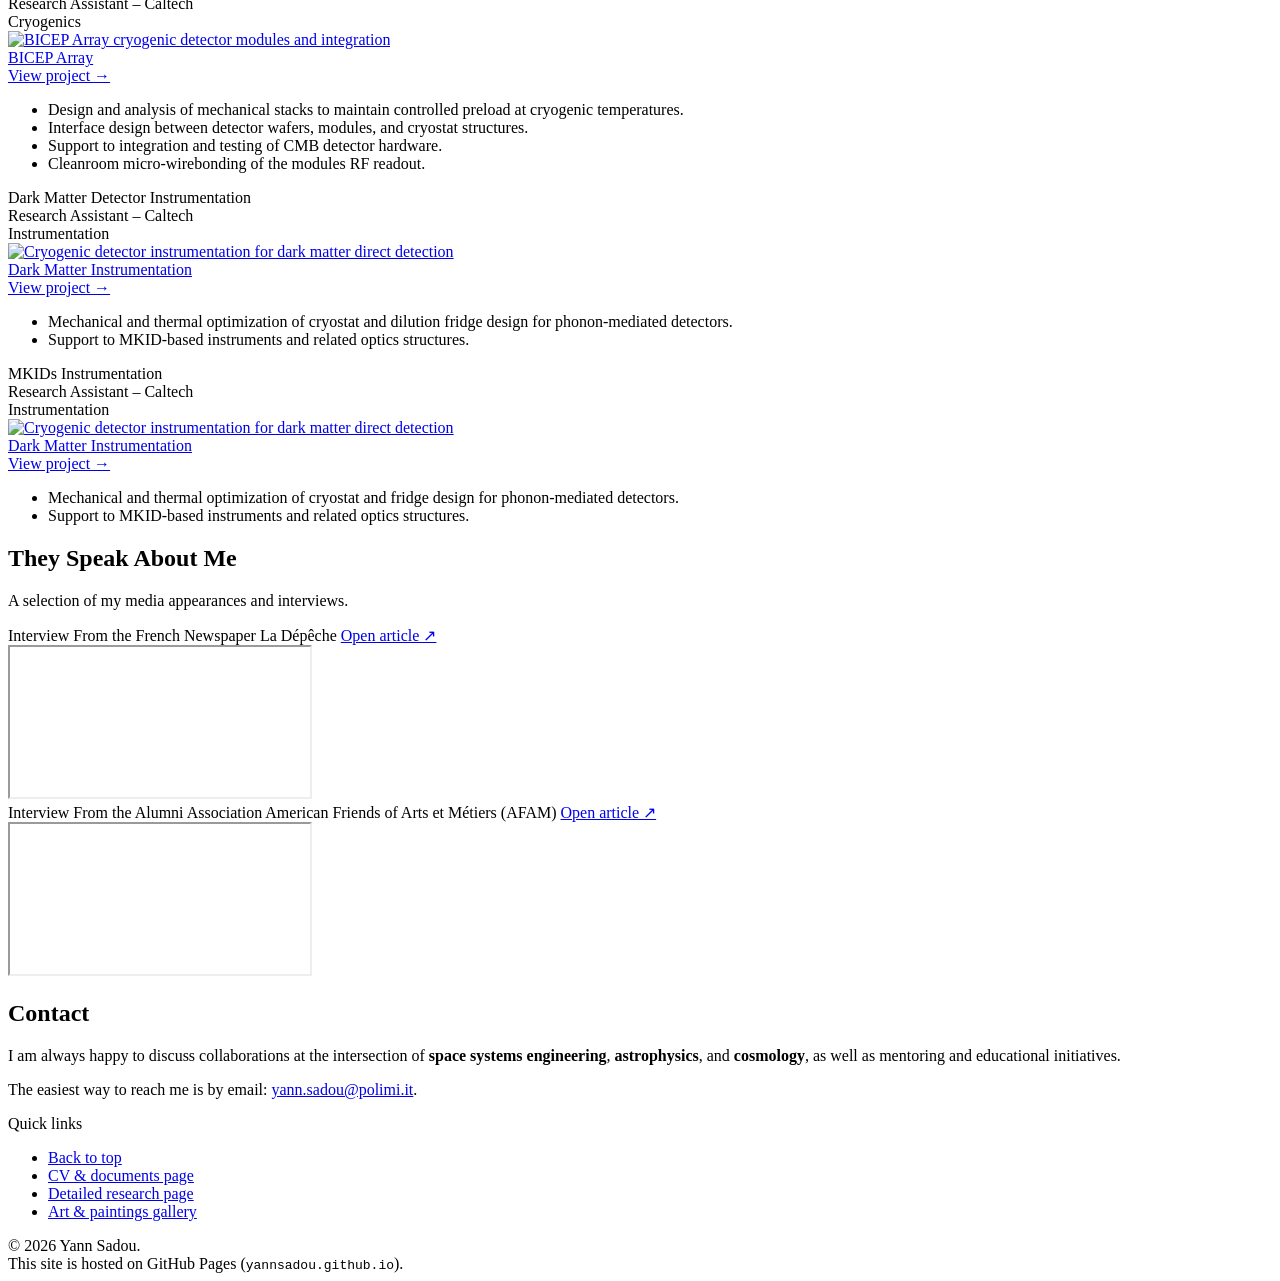
==== commit e0e7ff40: "Change greeting from 'Hello' to 'Goodbye'" ====
--- a/index.html
+++ b/index.html
@@ -5,723 +5,10 @@
   <title>Yann Sadou – Space Systems Engineer</title>
   <meta name="viewport" content="width=device-width, initial-scale=1" />
   <meta name="description" content="Academic website of Yann Sadou – Space Systems Engineering." />
-
-  <style>
-    :root {
-      --bg: #ffffff;
-      --bg-alt: #f7f7f8;
-      --fg: #111111;
-      --fg-soft: #555555;
-      --accent: #0070c9;
-      --border-soft: #e5e5e7;
-      --radius-xl: 24px;
-      --radius: 16px;
-      --shadow-soft: 0 18px 45px rgba(0, 0, 0, 0.08);
-      --max-width: 1400px;
-    }
-
-    * {
-      box-sizing: border-box;
-    }
-
-    body {
-      margin: 0;
-      padding: 0;
-      font-family: -apple-system, BlinkMacSystemFont, system-ui, "SF Pro Text",
-        "Helvetica Neue", Arial, sans-serif;
-      background-color: var(--bg);
-      color: var(--fg);
-      line-height: 1.6;
-      -webkit-font-smoothing: antialiased;
-    }
-
-    a {
-      color: var(--accent);
-      text-decoration: none;
-    }
-
-    a:hover {
-      text-decoration: underline;
-    }
-
-    /* NAVBAR */
-
-    .nav {
-      position: sticky;
-      top: 0;
-      z-index: 100;
-      backdrop-filter: blur(18px);
-      background: rgba(255, 255, 255, 0.9);
-      border-bottom: 1px solid rgba(0, 0, 0, 0.03);
-    }
-
-    .nav-inner {
-      max-width: var(--max-width);
-      margin: 0 auto;
-      padding: 10px 20px;
-      display: flex;
-      align-items: center;
-      justify-content: space-between;
-      gap: 10px;
-    }
-
-    .nav-left {
-      display: flex;
-      align-items: center;
-      gap: 16px;
-    }
-
-    .nav-brand {
-      font-weight: 600;
-      letter-spacing: 0.03em;
-      font-size: 14px;
-    }
-
-    .nav-links {
-      display: flex;
-      gap: 25px;
-      font-size: 20px;
-    }
-
-    .nav-links a {
-      color: #444;
-      text-decoration: none;
-      position: relative;
-      padding-bottom: 3px;
-    }
-
-    .nav-links a::after {
-      content: "";
-      position: absolute;
-      left: 0;
-      bottom: 0;
-      width: 0;
-      height: 2px;
-      background: var(--fg);
-      transition: width 0.18s ease-out;
-    }
-
-    .nav-links a:hover::after {
-      width: 100%;
-    }
-
-    .nav-right {
-      display: flex;
-      align-items: center;
-      gap: 10px;
-      margin-left: auto;
-    }
-
-    .menu-toggle {
-      border-radius: 999px;
-      border: 1px solid var(--border-soft);
-      padding: 6px 12px;
-      font-size: 13px;
-      background: #ffffff;
-      display: inline-flex;
-      align-items: center;
-      gap: 6px;
-      cursor: pointer;
-      transition: background 0.12s ease-out, box-shadow 0.12s ease-out,
-        transform 0.12s ease-out, border-color 0.12s ease-out;
-    }
-
-    .menu-toggle span.icon {
-      font-size: 14px;
-      display: inline-block;
-      transform: translateY(1px);
-    }
-
-    .menu-toggle:hover {
-      background: #f0f0f1;
-      box-shadow: 0 6px 16px rgba(0, 0, 0, 0.08);
-      transform: translateY(-1px);
-      border-color: #d0d0d4;
-    }
-
-    @media (max-width: 720px) {
-      .nav-inner {
-        flex-wrap: wrap;
-        align-items: center;
-      }
-      .nav-links {
-        display: none; /* tu forces le passage par le volet sur mobile */
-      }
-      .nav-right {
-        margin-left: 0;
-      }
-    }
-
-    /* SIDE DRAWER (volet coulissant) */
-
-    .drawer-backdrop {
-      position: fixed;
-      inset: 0;
-      background: rgba(0, 0, 0, 0.12);
-      opacity: 0;
-      visibility: hidden;
-      transition: opacity 0.18s ease-out, visibility 0.18s ease-out;
-      z-index: 140;
-    }
-
-    .drawer-backdrop.open {
-      opacity: 1;
-      visibility: visible;
-    }
-
-    .drawer {
-      position: fixed;
-      top: 0;
-      right: 0;
-      height: 100%;
-      width: 320px;
-      max-width: 80%;
-      background: rgba(248, 248, 250, 0.96);
-      backdrop-filter: blur(24px);
-      box-shadow: -18px 0 40px rgba(0, 0, 0, 0.15);
-      transform: translateX(100%);
-      transition: transform 0.24s cubic-bezier(0.32, 0.72, 0, 1);
-      z-index: 150;
-      display: flex;
-      flex-direction: column;
-      border-left: 1px solid rgba(0, 0, 0, 0.05);
-    }
-
-    .drawer.open {
-      transform: translateX(0);
-    }
-
-    .drawer-header {
-      padding: 14px 18px 10px;
-      display: flex;
-      justify-content: space-between;
-      align-items: center;
-      border-bottom: 1px solid rgba(0, 0, 0, 0.05);
-    }
-
-    .drawer-title {
-      font-size: 14px;
-      font-weight: 600;
-      letter-spacing: 0.12em;
-      text-transform: uppercase;
-      color: #777;
-    }
-
-    .drawer-close {
-      border-radius: 999px;
-      border: 1px solid var(--border-soft);
-      padding: 5px 10px;
-      font-size: 12px;
-      background: #ffffff;
-      cursor: pointer;
-    }
-
-    .drawer-content {
-      padding: 12px 18px 18px;
-      overflow-y: auto;
-      font-size: 14px;
-    }
-
-    .drawer-section-title {
-      font-size: 12px;
-      text-transform: uppercase;
-      letter-spacing: 0.14em;
-      color: #999;
-      margin: 12px 0 4px;
-    }
-
-    .drawer-link-group {
-      margin: 0 0 8px;
-      padding: 0;
-      list-style: none;
-    }
-
-    .drawer-link-group li {
-      margin: 2px 0;
-    }
-
-    .drawer-link {
-      display: flex;
-      justify-content: space-between;
-      align-items: center;
-      padding: 6px 4px;
-      border-radius: 8px;
-      color: #333;
-      text-decoration: none;
-      transition: background 0.12s ease-out, transform 0.12s ease-out;
-    }
-
-    .drawer-link span.label {
-      font-size: 14px;
-    }
-
-    .drawer-link span.chevron {
-      font-size: 12px;
-      color: #aaa;
-    }
-
-    .drawer-link:hover {
-      background: #e9e9ec;
-      transform: translateX(-1px);
-      text-decoration: none;
-    }
-
-    .drawer-footer {
-      padding: 10px 18px 16px;
-      border-top: 1px solid rgba(0, 0, 0, 0.04);
-      font-size: 11px;
-      color: #999;
-    }
-
-    /* LAYOUT */
-
-    main {
-      max-width: var(--max-width);
-      margin: 0 auto;
-      padding: 32px 20px 64px;
-    }
-
-    section {
-      padding: 0px 0;
-      border-bottom: 1px solid var(--border-soft);
-    }
-
-    section:last-of-type {
-      border-bottom: none;
-      padding-bottom: 0;
-    }
-
-    .section-title {
-      font-size: 22px;
-      font-weight: 600;
-      margin-bottom: 10px;
-      letter-spacing: 0.03em;
-      text-transform: uppercase;
-      color: #777;
-    }
-
-    /* HERO */
-
-    .hero {
-      display: grid;
-      grid-template-columns: minmax(0, 3fr) minmax(0, 2fr);
-      gap: 32px;
-      align-items: center;
-      padding-top: 0px;
-      padding-bottom: 20px;
-    }
-
-    .hero-title {
-      font-size: 42px;
-      font-weight: 700;
-      letter-spacing: -0.03em;
-      margin: 0 0 10px;
-    }
-
-    .hero-subtitle {
-      font-size: 18px;
-      color: var(--fg-soft);
-      margin-bottom: 16px;
-    }
-
-    .hero-highlight {
-      font-size: 14px;
-      color: #777;
-      text-transform: uppercase;
-      letter-spacing: 0.12em;
-      margin-bottom: 10px;
-    }
-
-    .hero-text {
-      font-size: 15px;
-      color: #555;
-      margin-bottom: 20px;
-    }
-
-    .hero-actions {
-      display: flex;
-      flex-wrap: wrap;
-      gap: 10px;
-      margin-top: 8px;
-      margin-bottom: 10px;
-    }
-
-    .btn-primary,
-    .btn-ghost {
-      border-radius: 999px;
-      padding: 9px 16px;
-      font-size: 14px;
-      border: 1px solid transparent;
-      cursor: pointer;
-      text-decoration: none;
-      display: inline-flex;
-      align-items: center;
-      gap: 6px;
-      transition: transform 0.12s ease-out, box-shadow 0.12s ease-out,
-        background 0.12s ease-out, border-color 0.12s ease-out;
-    }
-
-    .btn-primary {
-      background: #111;
-      color: #fff;
-      box-shadow: 0 12px 30px rgba(0, 0, 0, 0.18);
-    }
-
-    .btn-primary:hover {
-      transform: translateY(-1px);
-      box-shadow: 0 16px 40px rgba(0, 0, 0, 0.25);
-      text-decoration: none;
-    }
-
-    .btn-ghost {
-      background: #fff;
-      color: #222;
-      border-color: var(--border-soft);
-    }
-
-    .btn-ghost:hover {
-      background: #f2f2f2;
-      transform: translateY(-1px);
-      text-decoration: none;
-    }
-
-    /* HERO PHOTO / COVER */
-
-    .hero-photo-card {
-      border-radius: var(--radius-xl);
-      background: radial-gradient(circle at top left, #f5f7ff, #ffffff);
-      border: 1px solid rgba(0, 0, 0, 0.03);
-      box-shadow: var(--shadow-soft);
-      padding: 18px 18px 16px;
-      display: flex;
-      flex-direction: column;
-      gap: 14px;
-    }
-
-    .hero-photo-frame {
-      border-radius: 18px;
-      overflow: hidden;
-      background: #ddd;
-      /*aspect-ratio: 4 / 3;*/
-      display: flex;
-      align-items: center;
-      justify-content: center;
-      color: #777;
-      font-size: 13px;
-      text-align: center;
-      /* padding: 10px;  <-- REMOVE THIS */    
-    }
-
-    .hero-photo-frame img {
-      width: 100%;
-      height: 100%;
-      object-fit: cover;
-      display: block;
-    }
-
-    .hero-photo-caption {
-      font-size: 12px;
-      color: #777;
-      text-align: center;
-    }
-
-    .hero-tags {
-      display: flex;
-      flex-wrap: wrap;
-      gap: 6px;
-    }
-
-    .tag {
-      font-size: 11px;
-      padding: 4px 9px;
-      border-radius: 999px;
-      background: #f2f2f3;
-      color: #555;
-      border: 1px solid #e4e4e6;
-      text-transform: uppercase;
-      letter-spacing: 0.08em;
-    }
-
-    @media (max-width: 900px) {
-      .hero {
-        grid-template-columns: minmax(0, 1fr);
-      }
-    }
-
-    /* LOGO STRIP */
-
-    .logos-strip {
-      display: flex;
-      flex-wrap: wrap;
-      gap: 20px;
-      align-items: center;
-      margin-top: 14px;
-    }
-
-    .logos-strip img {
-      height: 80px;
-      filter: contrast(1.05);
-    }
-
-    .logos-caption {
-      font-size: 11px;
-      color: #999;
-      text-transform: uppercase;
-      letter-spacing: 0.12em;
-    }
-
-    /* GRID SECTIONS */
-
-    
-    .two-col {
-      display: grid;
-      grid-template-columns: minmax(0, 3fr) minmax(0, 2fr);
-      gap: 32px;
-    }
-    
-    @media (max-width: 900px) {
-      .two-col {
-        grid-template-columns: minmax(0, 1fr);
-      }
-    }
-    
-    
-    .card {
-      border-radius: var(--radius);
-      border: 1px solid var(--border-soft);
-      background: #ffffff;
-      padding: 18px 18px 16px;
-      box-shadow: 0 10px 28px rgba(0, 0, 0, 0.04);
-      margin-bottom: 14px;
-      display: flex;
-      flex-direction: column;
-    }
-
-    .card-header {
-      display: flex;
-      justify-content: space-between;
-      gap: 12px;
-      margin-bottom: 4px;
-    }
-
-    .card-title {
-      font-size: 16px;
-      font-weight: 600;
-    }
-
-    .card-sub {
-      font-size: 13px;
-      color: #777;
-    }
-
-    .card-badge {
-      font-size: 11px;
-      padding: 4px 9px;
-      border-radius: 999px;
-      border: 1px solid #ddd;
-      color: #555;
-      align-self: flex-start;
-      white-space: nowrap;
-    }
-
-    .card-body {
-      font-size: 14px;
-      color: #444;
-      margin-top: 4px;
-    }
-
-    .card-body ul {
-      margin: 6px 0 0 18px;
-      padding: 0;
-    }
-
-    .card-body li {
-      margin-bottom: 4px;
-    }
-
-    .card-photo {
-      width: 200px;              /* adjust size */
-      height: 200px;
-      border-radius: 14px;
-      overflow: hidden;
-      flex-shrink: 0;
-    }
-
-    .card-photo img {
-      width: 100%;
-      height: 100%;
-      object-fit: cover;
-      display: block;
-    }
-
-    /* TIMELINES */
-
-    .timeline {
-      border-left: 1px solid #ddd;
-      padding-left: 16px;
-      margin-left: 4px;
-    }
-
-    .timeline-item {
-      position: relative;
-      margin-bottom: 18px;
-    }
-
-    .timeline-item::before {
-      content: "";
-      position: absolute;
-      left: -9px;
-      top: 4px;
-      width: 9px;
-      height: 9px;
-      border-radius: 50%;
-      background: #111;
-    }
-
-    .timeline-title {
-      font-size: 15px;
-      font-weight: 600;
-    }
-
-    .timeline-meta {
-      font-size: 13px;
-      color: #777;
-      margin-bottom: 4px;
-    }
-
-    .timeline-desc {
-      font-size: 14px;
-      color: #444;
-    }
-
-    /* SMALL LISTS / LABELS */
-
-    .pill-list {
-      display: flex;
-      flex-wrap: wrap;
-      gap: 6px;
-      margin-top: 8px;
-    }
-
-    .pill {
-      font-size: 11px;
-      padding: 4px 9px;
-      border-radius: 999px;
-      background: #f4f4f5;
-      border: 1px solid #e4e4e7;
-      color: #555;
-    }
-
-    /* FOOTER */
-
-    footer {
-      max-width: var(--max-width);
-      margin: 0 auto;
-      padding: 24px 20px 40px;
-      font-size: 12px;
-      color: #999;
-      border-top: 1px solid var(--border-soft);
-      text-align: center;
-    }
-
-    footer a {
-      color: #666;
-    }
-
-    /* SMOOTH SCROLL */
-
-    html {
-      scroll-behavior: smooth;
-    }
-
-    /* ---- THEY SPEAK ABOUT ME (IFRAME VERSION) ---- */
-
-    #they-speak-about-me {
-      padding: 60px 0;
-    }
-
-    #they-speak-about-me .section-title {
-      font-size: 2.2rem;
-      font-weight: 700;
-      margin-bottom: 10px;
-      text-align: center;
-    }
-
-    #they-speak-about-me .section-subtitle {
-      text-align: center;
-      color: #666;
-      margin-bottom: 30px;
-      font-size: 0.98rem;
-    }
-
-    .embed-grid {
-      display: grid;
-      grid-template-columns: repeat(auto-fit, minmax(320px, 1fr));
-      gap: 25px;
-    }
-
-    .embed-card {
-      background: #fff;
-      border-radius: 16px;
-      box-shadow: 0 10px 26px rgba(0,0,0,0.08);
-      padding: 16px 16px 18px;
-      display: flex;
-      flex-direction: column;
-    }
-
-    .embed-header {
-      display: flex;
-      justify-content: space-between;
-      align-items: center;
-      margin-bottom: 10px;
-    }
-
-    .embed-badge {
-      font-size: 0.85rem;
-      padding: 3px 8px;
-      border-radius: 999px;
-      background: #eef2ff;
-      color: #4f46e5;
-      font-weight: 600;
-    }
-
-    .embed-link {
-      font-size: 0.85rem;
-      text-decoration: none;
-      color: #2563eb;
-    }
-
-    .embed-link:hover {
-      text-decoration: underline;
-    }
-
-    .embed-frame-wrapper {
-      position: relative;
-      border-radius: 12px;
-      overflow: hidden;
-      object-fit: contain;
-      background: #f5f5f7;
-    }
-
-    /* Format “preview”, pas pleine hauteur */
-    .embed-frame {
-      width: 100%;
-      height: 260px; /* ajuste si tu veux plus/moins de contenu visible */
-      object-fit: contain;
-      border: none;
-    }
-
-    .link-thumb {
-      width: 100%;
-      height: 220px;
-      object-fit: contain;
-      border-radius: 12px;
-    }
-    
-  </style>
+  <link rel="stylesheet" href="style.css" />
 </head>
 <body>
-
+  <canvas id="stars" aria-hidden="true"></canvas>
   <!-- BACKDROP & DRAWER -->
   <div class="drawer-backdrop" data-drawer-backdrop></div>
 
@@ -750,6 +37,12 @@
           </a>
         </li>
         <li>
+          <a class="drawer-link" href="projects.html">
+            <span class="label">Projects page</span>
+            <span class="chevron">↗</span>
+          </a>
+        </li>
+        <li>
           <a class="drawer-link" href="cv.html">
             <span class="label">Academic CV & documents</span>
             <span class="chevron">↗</span>
@@ -779,9 +72,6 @@
         <div class="nav-brand">YANN SADOU</div>
         <div class="nav-links">
           <a href="#about">About Me</a>
-          <a href="#research">Research</a>
-          <a href="#experience">Experience</a>
-          <a href="#education">Education</a>
           <a href="#projects">Projects</a>
           <a href="#contact">Contact</a>
         </div>
@@ -821,7 +111,7 @@
 
           <div class="hero-actions">
             <!-- TODO: replace href with actual CV link -->
-            <a class="btn-primary" href="cv.html">
+            <a class="btn-ghost" href="cv.html">
               View CV & documents
             </a>
             <!-- TODO: replace email with your real one -->
@@ -864,11 +154,11 @@
           <div class="hero-photo-caption">
             Selfie taken in front of the NASA JPL campus center (La Cañada, California) 🚀
           </div>
-          <div class="hero-tags">
-            <span class="tag">Cryogenic Detectors</span>
-            <span class="tag">Dark Matter & CMB</span>
-            <span class="tag">Lunar & Martian Power</span>
-            <span class="tag">Trajectory & Systems</span>
+          <div class="pill-list">
+            <span class="pill">Cryogenic Detectors</span>
+            <span class="pill">Dark Matter & CMB</span>
+            <span class="pill">Lunar & Martian Power</span>
+            <span class="pill">Trajectory & Systems</span>
           </div>
         </aside>
       </div>
@@ -952,153 +242,146 @@
       </div>
     </section>
 
-    <!-- RESEARCH -->
+    <!-- RESEARCH
     <section id="research" aria-labelledby="research-title">
       <h2 id="research-title" class="section-title">Research Interests</h2>
       <div class="two-col">
-          <div class="card">
-            <div class="card-header">
-              <div>
-                <div class="card-title">Space Systems Architecture</div>
-                <div class="card-sub">Digital-twin microgrids for Moon & Mars – Politecnico di Milano</div>
-              </div>
-              <div class="card-badge">Systems</div>
-            </div>
-            <div class="card-body">
-              <ul>
-                <li>Design of hybrid surface power systems for human-class planetary outposts.</li>
-                <li>Digital-twin modeling of power generation, distribution, storage and ISRU integration.</li>
-                <li>Architecting resilient lunar/martian microgrids under extreme environmental constraints.</li>
-                <li>Multi-physics simulation of mission-scale energy flows and load profiles.</li>
-                <li>Optimization of autonomy, reliability and fault-tolerance of surface infrastructures.</li>
-              </ul>
-            </div>
-            <div class="card-photo">
-              <img src="assets/logo/nasajpl.png" alt="NASAJPL logo" />
-            </div>
-          </div>
-
-          <div class="card">
-            <div class="card-header">
-              <div>
-                <div class="card-title">EDL & Power Systems Architecture</div>
-                <div class="card-sub">Human Mars lander – European Space Agency (SEEDS Program)</div>
-              </div>
-              <div class="card-badge">Trajectory & EPS</div>
-            </div>
-            <div class="card-body">
-              <ul>
-                <li>End-to-end design of guided entry, descent, and landing trajectories for a Human Mars Lander mission concept.</li>
-                <li>Trajectory-driven sizing and performance assessment of aeroshells, inflatable decelerators, and terminal descent propulsion.</li>
-                <li>Mission-level Electrical Power System (EPS) architecture and power budget from cruise to surface operations.</li>
-                <li>Trade-off studies and implementation concepts for RTGs, solar arrays, and fuel-cell solutions to secure take-off, EDL and early surface power needs.</li>
-              </ul>
-            </div>
-          </div>
-
+        
         <div class="card">
-            <div class="card-header">
-              <div>
-                <div class="card-title">Commercial Orbital Infrastructure</div>
-                <div class="card-sub">European Commercial Space Station in LEO – European Space Agency (SEEDS Program)</div>
-              </div>
-              <div class="card-badge">Space Strategy</div>
-            </div>
-            <div class="card-body">
-              <ul>
-                <li>Techno-economic assessment of a fully European commercial LEO station.</li>
-                <li>Cost modeling, market forecasting, and roadmap definition for crewed operations.</li>
-                <li>Benchmarking against ISS, Axiom, Starlab and international commercial players.</li>
-                <li>Identification of strategic ESA/NASA/industry partnerships for sustainable deployment.</li>
-              </ul>
-            </div>
+          <div class="card-header">
+            <div>
+              <div class="card-title">Space Systems Architecture</div>
+              <div class="card-sub">Digital-twin microgrids for Moon & Mars – Politecnico di Milano</div>
+            </div>
+            <div class="card-badge">Systems</div>
+          </div>
+          <div class="card-body">
+            <ul>
+              <li>Design of hybrid surface power systems for human-class planetary outposts.</li>
+              <li>Digital-twin modeling of power generation, distribution, storage and ISRU integration.</li>
+              <li>Architecting resilient lunar/martian microgrids under extreme environmental constraints.</li>
+              <li>Multi-physics simulation of mission-scale energy flows and load profiles.</li>
+              <li>Optimization of autonomy, reliability and fault-tolerance of surface infrastructures.</li>
+            </ul>
           </div>
         </div>
 
         <div class="card">
-            <div class="card-header">
-              <div>
-                <div class="card-title">CMB Polarimetric Instrumentation</div>
-                <div class="card-sub">BICEP Array – Caltech</div>
-              </div>
-              <div class="card-badge">Space Instrumentation</div>
-            </div>
-            <div class="card-body">
-              <ul>
-                <li>Mechanical integration and validation of mm-wave focal plane modules.</li>
-                <li>Micro-wirebonding of TES RF Readout.</li>
-                <li>Cryogenic interfaces for large-format TES bolometer arrays.</li>
-                <li>Design of optical support structures and alignment of cold optics elements.</li>
-                <li>Module-level testing, characterization, and readiness verification for South Pole deployment.</li>
-                <li>Coordination with Harvard, Stanford, UBC, and Minnesota for multi-institution hardware development.</li>
-              </ul>
-            </div>
+          <div class="card-header">
+            <div>
+              <div class="card-title">EDL & Power Systems Architecture</div>
+              <div class="card-sub">Human Mars lander – European Space Agency (SEEDS Program)</div>
+            </div>
+            <div class="card-badge">Trajectory & EPS</div>
+          </div>
+          <div class="card-body">
+            <ul>
+              <li>End-to-end design of guided entry, descent, and landing trajectories for a Human Mars Lander mission concept.</li>
+              <li>Trajectory-driven sizing and performance assessment of aeroshells, inflatable decelerators, and terminal descent propulsion.</li>
+              <li>Mission-level Electrical Power System (EPS) architecture and power budget from cruise to surface operations.</li>
+              <li>Trade-off studies and implementation concepts for RTGs, solar arrays, and fuel-cell solutions to secure take-off, EDL and early surface power needs.</li>
+            </ul>
           </div>
         </div>
 
         <div class="card">
-            <div class="card-header">
-              <div>
-                <div class="card-title">Dark-Matter Direct Detection</div>
-                <div class="card-sub">Cryogenic phonon-mediated detectors – Caltech</div>
-              </div>
-              <div class="card-badge">Space Instrumentation</div>
-            </div>
-            <div class="card-body">
-              <ul>
-                <li>Development of sub-Kelvin detector architectures for low-mass dark-matter searches.</li>
-                <li>Thermal system design for multi-stage dilution refrigeration cryostats.</li>
-                <li>Optimization of mechanical assemblies for extreme black-body radiation isolation and low-noise operation.</li>
-                <li>Integration of phonon-sensing elements with readout electronics in vacuum environments.</li>
-                <li>Contribution to next-generation detector concepts bridging astrophysics & particle physics.</li>
-              </ul>
-            </div>
-          </div>
-        </div>
-      
-        <div>
-          <div class="card">
-            <div class="card-header">
-              <div>
-                <div class="card-title">Astronomical Instrumentation</div>
-                <div class="card-sub">Microwave Kinetic Inductance Detector (MKIDs) Developement– Caltech</div>
-              </div>
-              <div class="card-badge">Space Instrumentation</div>
-            </div>
-            <div class="card-body">
-              <ul>
-                <li>Development of large-format MKID arrays for ground-based mm/sub-mm astronomy (Caltech Submillimeter Observatory).</li>
-                <li>Integration of detector wafers into cryogenic optical benches for the CSO and prototype systems.</li>
-                <li>Design of mechanical/thermal interfaces for ultra-stable resonator performance.</li>
-                <li>Optimization of optical coupling architectures and cold alignment strategies.</li>
-                <li>End-to-end module assembly and system-level test campaigns for instrument prototypes.</li>
-              </ul>
-              <p style="margin-top:6px;font-size:13px;">
-                For a more detailed description of ongoing work and ideas, see the
-                <a href="research.html">dedicated research page</a>.
-              </p>
-            </div>
-          </div>
-
-          <div class="card">
-            <div class="card-header">
-              <div class="card-title">Methods & Tools</div>
-            </div>
-            <div class="card-body">
-              <div class="pill-list">
-                <span class="pill">SolidWorks</span>
-                <span class="pill">FEA / Mechanical Design</span>
-                <span class="pill">Thermal Modeling</span>
-                <span class="pill">Python / MATLAB</span>
-                <span class="pill">Git / GitHub</span>
-                <span class="pill">Systems Engineering</span>
-              </div>
-            </div>
+          <div class="card-header">
+            <div>
+              <div class="card-title">Commercial Orbital Infrastructure</div>
+              <div class="card-sub">European Commercial Space Station in LEO – European Space Agency (SEEDS Program)</div>
+            </div>
+            <div class="card-badge">Space Strategy</div>
+          </div>
+          <div class="card-body">
+            <ul>
+              <li>Techno-economic assessment of a fully European commercial LEO station.</li>
+              <li>Cost modeling, market forecasting, and roadmap definition for crewed operations.</li>
+              <li>Benchmarking against ISS, Axiom, Starlab and international commercial players.</li>
+              <li>Identification of strategic ESA/NASA/industry partnerships for sustainable deployment.</li>
+            </ul>
+          </div>
+        </div>
+
+        <div class="card">
+          <div class="card-header">
+            <div>
+              <div class="card-title">CMB Polarimetric Instrumentation</div>
+              <div class="card-sub">BICEP Array – Caltech</div>
+            </div>
+            <div class="card-badge">Space Instrumentation</div>
+          </div>
+          <div class="card-body">
+            <ul>
+              <li>Mechanical integration and validation of mm-wave focal plane modules.</li>
+              <li>Micro-wirebonding of TES RF Readout.</li>
+              <li>Cryogenic interfaces for large-format TES bolometer arrays.</li>
+              <li>Design of optical support structures and alignment of cold optics elements.</li>
+              <li>Module-level testing, characterization, and readiness verification for South Pole deployment.</li>
+              <li>Coordination with Harvard, Stanford, UBC, and Minnesota for multi-institution hardware development.</li>
+            </ul>
+          </div>
+        </div>
+
+        <div class="card">
+          <div class="card-header">
+            <div>
+              <div class="card-title">Dark-Matter Direct Detection</div>
+              <div class="card-sub">Cryogenic phonon-mediated detectors – Caltech</div>
+            </div>
+            <div class="card-badge">Space Instrumentation</div>
+          </div>
+          <div class="card-body">
+            <ul>
+              <li>Development of sub-Kelvin detector architectures for low-mass dark-matter searches.</li>
+              <li>Thermal system design for multi-stage dilution refrigeration cryostats.</li>
+              <li>Optimization of mechanical assemblies for extreme black-body radiation isolation and low-noise operation.</li>
+              <li>Integration of phonon-sensing elements with readout electronics in vacuum environments.</li>
+              <li>Contribution to next-generation detector concepts bridging astrophysics & particle physics.</li>
+            </ul>
+          </div>
+        </div>
+    
+        <div class="card">
+          <div class="card-header">
+            <div>
+              <div class="card-title">Astronomical Instrumentation</div>
+              <div class="card-sub">Microwave Kinetic Inductance Detector (MKIDs) Developement– Caltech</div>
+            </div>
+            <div class="card-badge">Space Instrumentation</div>
+          </div>
+          <div class="card-body">
+            <ul>
+              <li>Development of large-format MKID arrays for ground-based mm/sub-mm astronomy (Caltech Submillimeter Observatory).</li>
+              <li>Integration of detector wafers into cryogenic optical benches for the CSO and prototype systems.</li>
+              <li>Design of mechanical/thermal interfaces for ultra-stable resonator performance.</li>
+              <li>Optimization of optical coupling architectures and cold alignment strategies.</li>
+              <li>End-to-end module assembly and system-level test campaigns for instrument prototypes.</li>
+            </ul>
+            <p style="margin-top:6px;font-size:13px;">
+              For a more detailed description of ongoing work and ideas, see the
+              <a href="research.html">dedicated research page</a>.
+            </p>
+          </div>
+        </div>
+      </div>
+
+      <div class="card">
+        <div class="card-header">
+          <div class="card-title">Methods & Tools</div>
+        </div>
+        <div class="card-body">
+          <div class="pill-list">
+            <span class="pill">SolidWorks</span>
+            <span class="pill">FEA / Mechanical Design</span>
+            <span class="pill">Thermal Modeling</span>
+            <span class="pill">Python / MATLAB</span>
+            <span class="pill">Git / GitHub</span>
+            <span class="pill">Systems Engineering</span>
           </div>
         </div>
       </div>
     </section>
-
+    --->
     <!-- EXPERIENCE 
     <section id="experience" aria-labelledby="experience-title">
       <h2 id="experience-title" class="section-title">Professional Experience</h2>
@@ -1278,82 +561,187 @@
     </section>
 
     <!-- PROJECTS -->
-    <section id="projects" aria-labelledby="projects-title">
-      <h2 id="projects-title" class="section-title">Selected Projects</h2>
-
-      <div class="card">
-        <div class="card-header">
-          <div>
-            <div class="card-title">Hybrid Surface Power Architectures for Lunar & Martian Infrastructures</div>
-            <div class="card-sub">PhD – Politecnico di Milano</div>
-          </div>
-          <div class="card-badge">In progress</div>
-        </div>
-        <div class="card-body">
-          <ul>
-            <li>Digital twin–driven design of hybrid power systems for large surface infrastructures.</li>
-            <li>Integration of microgrids, PMAD networks, advanced storage, and ISRU-based generation.</li>
-            <li>Study of robustness, scalability, and mission-level performance for off-world bases.</li>
-          </ul>
-        </div>
-      </div>
-
-      <div class="card">
-        <div class="card-header">
-          <div>
-            <div class="card-title">Cryogenic Detector Modules & Belleville Washer Stacks – BICEP Array</div>
-            <div class="card-sub">Research Assistant – Caltech</div>
-          </div>
-          <div class="card-badge">Cryogenics</div>
-        </div>
-        <div class="card-body">
-          <ul>
-            <li>Design and analysis of mechanical stacks to maintain controlled preload at cryogenic temperatures.</li>
-            <li>Interface design between detector wafers, modules, and cryostat structures.</li>
-            <li>Support to integration and testing of CMB detector hardware.</li>
-          </ul>
-        </div>
-      </div>
-
-      <div class="card">
-        <div class="card-header">
-          <div>
-            <div class="card-title">Dark Matter Detector Instrumentation</div>
-            <div class="card-sub">Research Assistant – Caltech</div>
-          </div>
-          <div class="card-badge">Instrumentation</div>
-        </div>
-        <div class="card-body">
-          <ul>
-            <li>Mechanical and thermal optimization of cryostat and fridge design for phonon-mediated detectors.</li>
-            <li>Support to MKID-based instruments and related optics structures.</li>
-          </ul>
-        </div>
-      </div>
-
-      <div class="card">
-        <div class="card-header">
-          <div>
-            <div class="card-title">Human Mars Lander & Station Design – SEEDS / ESA</div>
-            <div class="card-sub">Collaborative project with multiple European universities</div>
-          </div>
-          <div class="card-badge">Systems & Trajectories</div>
-        </div>
-        <div class="card-body">
-          <ul>
-            <li>Trajectory and architecture work for human Mars missions, including surface and orbital assets.</li>
-            <li>Study of inflatable EDL concepts and mission-level trade-offs.</li>
-          </ul>
-        </div>
-      </div>
-    </section>
+<section id="projects" aria-labelledby="projects-title">
+  <h2 id="projects-title" class="section-title">My selected projects</h2>
+
+  <!-- 1) Polimi PhD -->
+  <div class="card project-card">
+    <div class="card-header">
+      <div>
+        <div class="card-title">Hybrid Surface Power Architectures for Lunar & Martian Infrastructures</div>
+        <div class="card-sub">PhD – Politecnico di Milano</div>
+      </div>
+      <div class="card-badge">In progress</div>
+    </div>
+
+    <a class="project-media" href="projects.html"
+       aria-label="Open project page: Hybrid Surface Power Architectures for Lunar & Martian Infrastructures">
+      <img class="project-thumb" src="assets/photos/Moon_Surface.jpg"
+           alt="Hybrid surface power architectures for lunar and martian infrastructures" />
+      <div class="project-overlay">
+        <div class="project-overlay-title">Hybrid Surface Power Architectures</div>
+        <div class="project-overlay-cta">View project →</div>
+      </div>
+    </a>
+
+    <div class="card-body">
+      <ul>
+        <li>Digital twin–driven design of hybrid power systems for large surface infrastructures.</li>
+        <li>Integration of microgrids, PMAD networks, advanced storage, and ISRU-based generation.</li>
+        <li>Study of robustness, scalability, and mission-level performance for off-world bases.</li>
+      </ul>
+    </div>
+  </div>
+
+    <!-- 2) SEEDS / ESA -->
+  <div class="card project-card">
+    <div class="card-header">
+      <div>
+        <div class="card-title">Human Mars Lander & Station Design – SEEDS / ESA</div>
+        <div class="card-sub">Collaborative project with multiple European universities</div>
+      </div>
+      <div class="card-badge">Systems & Trajectories</div>
+    </div>
+
+    <a class="project-media" href="projects.html"
+       aria-label="Open project page: Human Mars Lander & Station Design – SEEDS / ESA">
+      <img class="project-thumb" src="assets/photos/SEEDS_Mars"
+           alt="Human Mars lander and station design concept" />
+      <div class="project-overlay">
+        <div class="project-overlay-title">SEEDS / ESA</div>
+        <div class="project-overlay-cta">View project →</div>
+      </div>
+    </a>
+
+    <div class="card-body">
+      <ul>
+        <li>Trajectory and architecture work for human Mars missions, including surface and orbital assets.</li>
+        <li>Study of inflatable EDL concepts and mission-level trade-offs.</li>
+      </ul>
+    </div>
+  </div>
+
+    <!-- 3) SEEDS / ESA -->
+  <div class="card project-card">
+    <div class="card-header">
+      <div>
+        <div class="card-title">Human Mars Lander & Station Design – SEEDS / ESA</div>
+        <div class="card-sub">Collaborative project with multiple European universities</div>
+      </div>
+      <div class="card-badge">Systems & Trajectories</div>
+    </div>
+
+    <a class="project-media" href="projects.html"
+       aria-label="Open project page: Human Mars Lander & Station Design – SEEDS / ESA">
+      <img class="project-thumb" src="assets/photos/SEEDS_Station.jpg"
+           alt="Human Mars lander and station design concept" />
+      <div class="project-overlay">
+        <div class="project-overlay-title">SEEDS / ESA</div>
+        <div class="project-overlay-cta">View project →</div>
+      </div>
+    </a>
+
+    <div class="card-body">
+      <ul>
+        <li>Trajectory and architecture work for human Mars missions, including surface and orbital assets.</li>
+        <li>Study of inflatable EDL concepts and mission-level trade-offs.</li>
+      </ul>
+    </div>
+  </div>
+
+  <!-- 4) BICEP Array -->
+  <div class="card project-card">
+    <div class="card-header">
+      <div>
+        <div class="card-title">Cryogenic Detector Modules Characterization – BICEP Array</div>
+        <div class="card-sub">Research Assistant – Caltech</div>
+      </div>
+      <div class="card-badge">Cryogenics</div>
+    </div>
+
+    <a class="project-media" href="projects.html"
+       aria-label="Open project page: Cryogenic Detector Modules & Belleville Washer Stacks – BICEP Array">
+      <img class="project-thumb" src="assets/photos/BICEP.jpg"
+           alt="BICEP Array cryogenic detector modules and integration" />
+      <div class="project-overlay">
+        <div class="project-overlay-title">BICEP Array</div>
+        <div class="project-overlay-cta">View project →</div>
+      </div>
+    </a>
+
+    <div class="card-body">
+      <ul>
+        <li>Design and analysis of mechanical stacks to maintain controlled preload at cryogenic temperatures.</li>
+        <li>Interface design between detector wafers, modules, and cryostat structures.</li>
+        <li>Support to integration and testing of CMB detector hardware.</li>
+        <li>Cleanroom micro-wirebonding of the modules RF readout.</li>
+      </ul>
+    </div>
+  </div>
+
+  <!-- 5) Dark Matter Instrumentation -->
+  <div class="card project-card">
+    <div class="card-header">
+      <div>
+        <div class="card-title">Dark Matter Detector Instrumentation</div>
+        <div class="card-sub">Research Assistant – Caltech</div>
+      </div>
+      <div class="card-badge">Instrumentation</div>
+    </div>
+
+    <a class="project-media" href="projects.html"
+       aria-label="Open project page: Dark Matter Detector Instrumentation">
+      <img class="project-thumb" src="assets/photos/Dark_Matter.jpg"
+           alt="Cryogenic detector instrumentation for dark matter direct detection" />
+      <div class="project-overlay">
+        <div class="project-overlay-title">Dark Matter Instrumentation</div>
+        <div class="project-overlay-cta">View project →</div>
+      </div>
+    </a>
+
+    <div class="card-body">
+      <ul>
+        <li>Mechanical and thermal optimization of cryostat and dilution fridge design for phonon-mediated detectors.</li>
+        <li>Support to MKID-based instruments and related optics structures.</li>
+      </ul>
+    </div>
+  </div>
+
+  <!-- 6) MKIDs Instrumentation -->
+  <div class="card project-card">
+    <div class="card-header">
+      <div>
+        <div class="card-title">MKIDs Instrumentation</div>
+        <div class="card-sub">Research Assistant – Caltech</div>
+      </div>
+      <div class="card-badge">Instrumentation</div>
+    </div>
+
+    <a class="project-media" href="projects.html"
+       aria-label="Open project page: Dark Matter Detector Instrumentation">
+      <img class="project-thumb" src="assets/photos/MKIDs.jpg"
+           alt="Cryogenic detector instrumentation for dark matter direct detection" />
+      <div class="project-overlay">
+        <div class="project-overlay-title">Dark Matter Instrumentation</div>
+        <div class="project-overlay-cta">View project →</div>
+      </div>
+    </a>
+
+    <div class="card-body">
+      <ul>
+        <li>Mechanical and thermal optimization of cryostat and fridge design for phonon-mediated detectors.</li>
+        <li>Support to MKID-based instruments and related optics structures.</li>
+      </ul>
+    </div>
+  </div>
+</section>
 
     <section id="they-speak-about-me" class="section">
     <div class="container">
     <h2 class="section-title">They Speak About Me</h2>
 
     <p class="section-subtitle">
-      A selection of media appearances and interviews.
+      A selection of my media appearances and interviews.
     </p>
 
     <div class="embed-grid">
@@ -1492,5 +880,6 @@
       }
     });
   </script>
+  <script src="stars.js"></script>
 </body>
 </html>
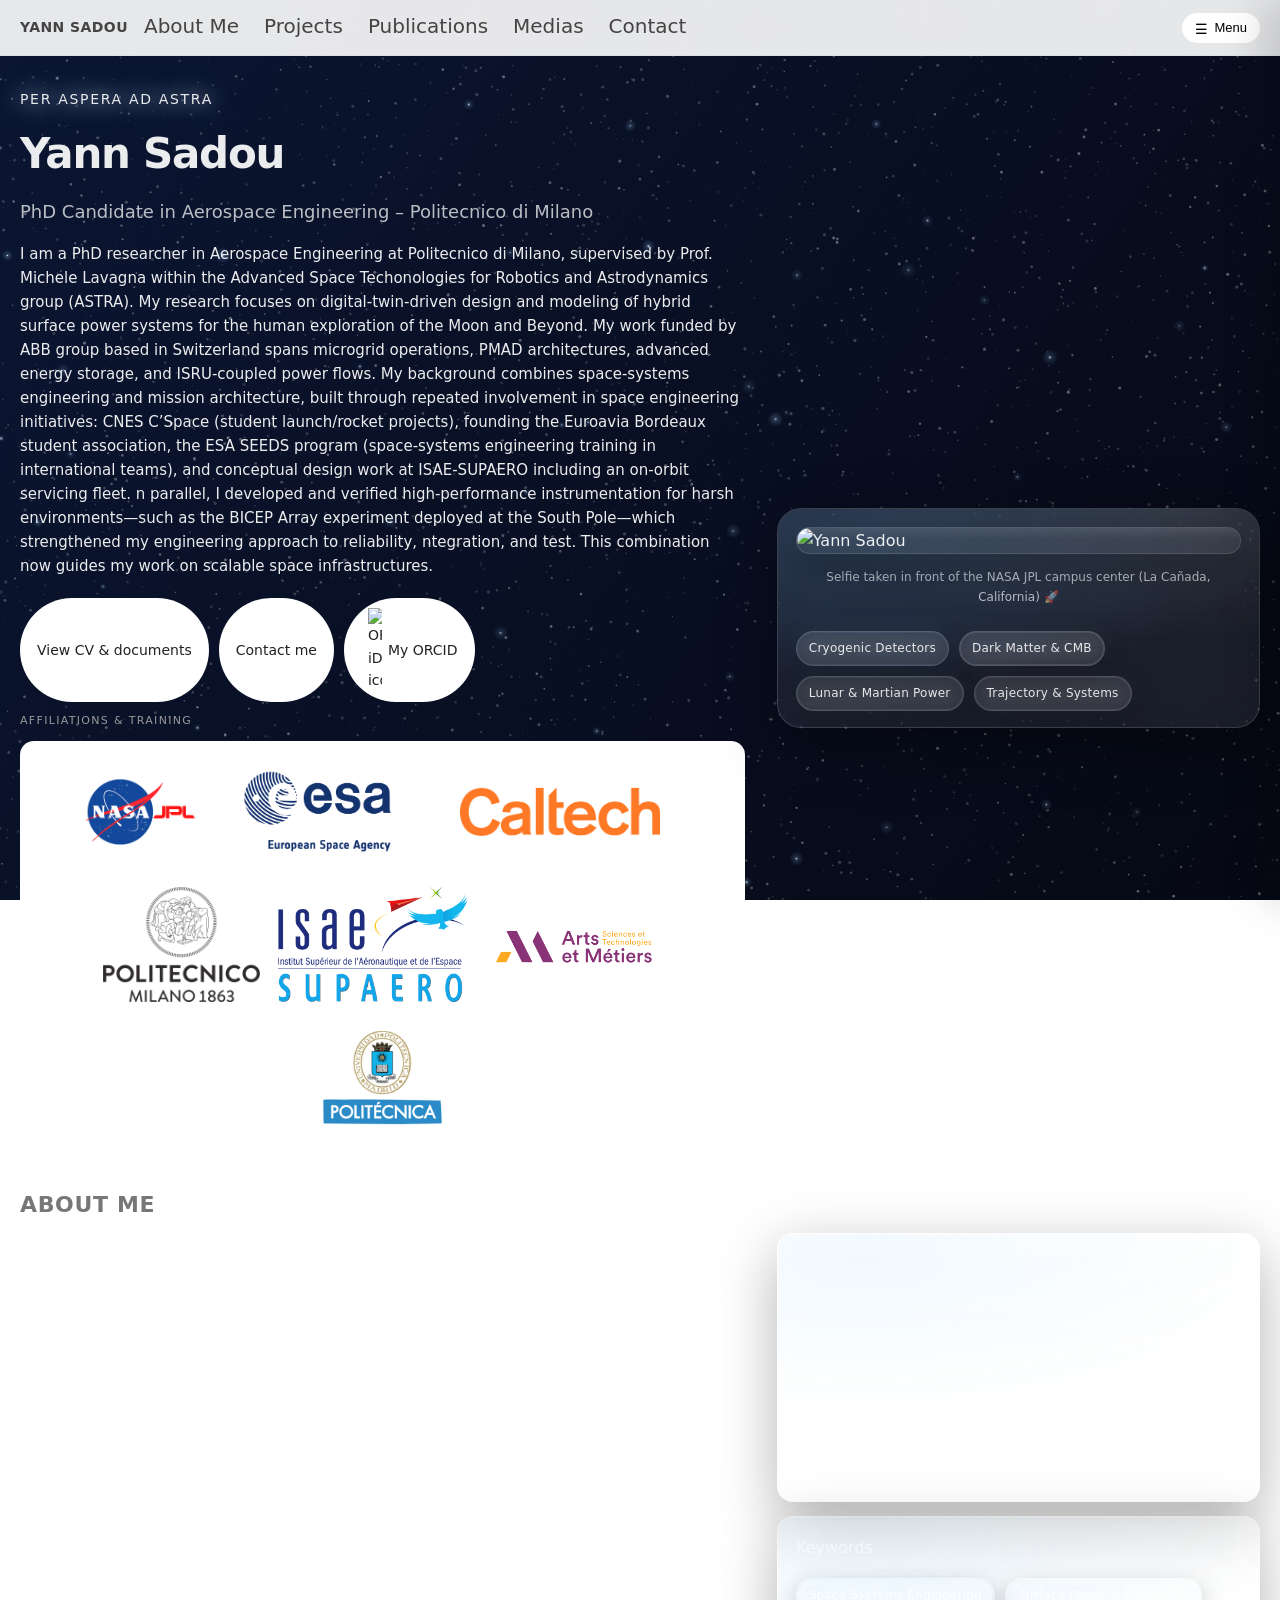
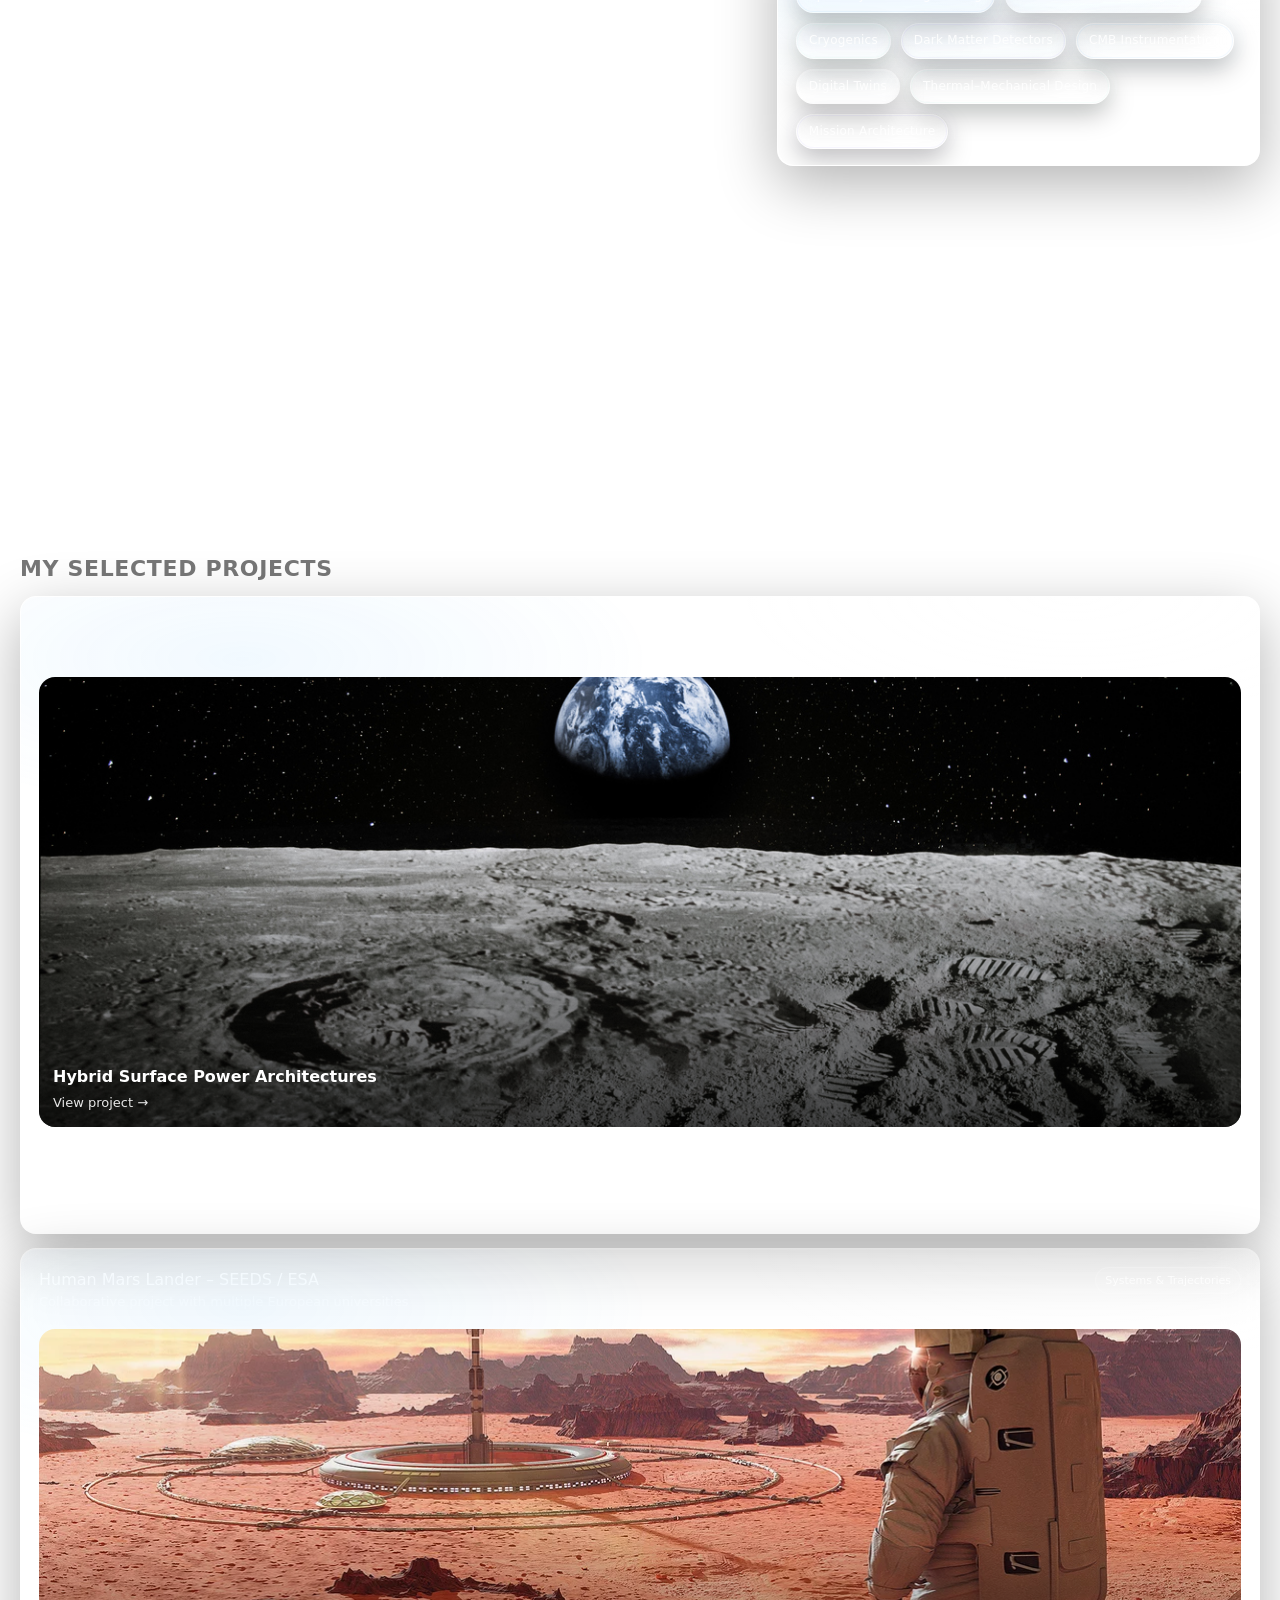
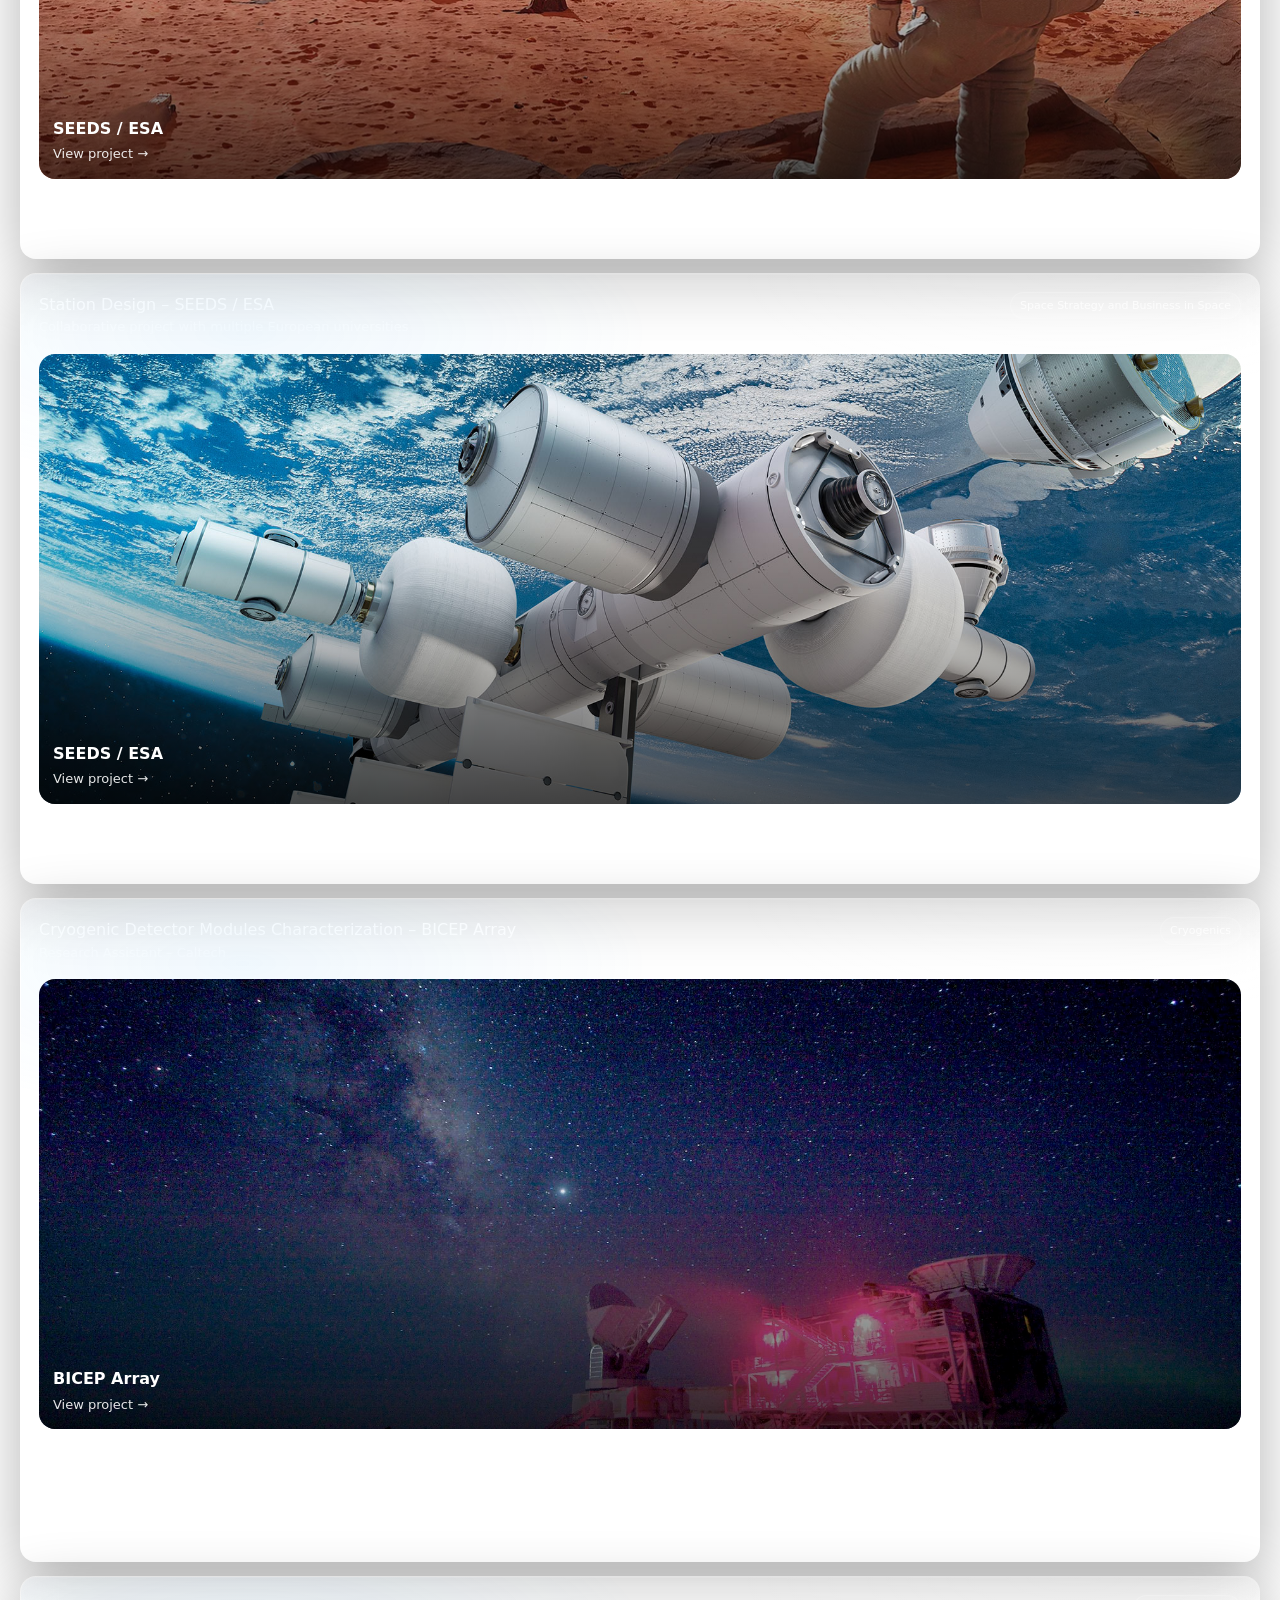
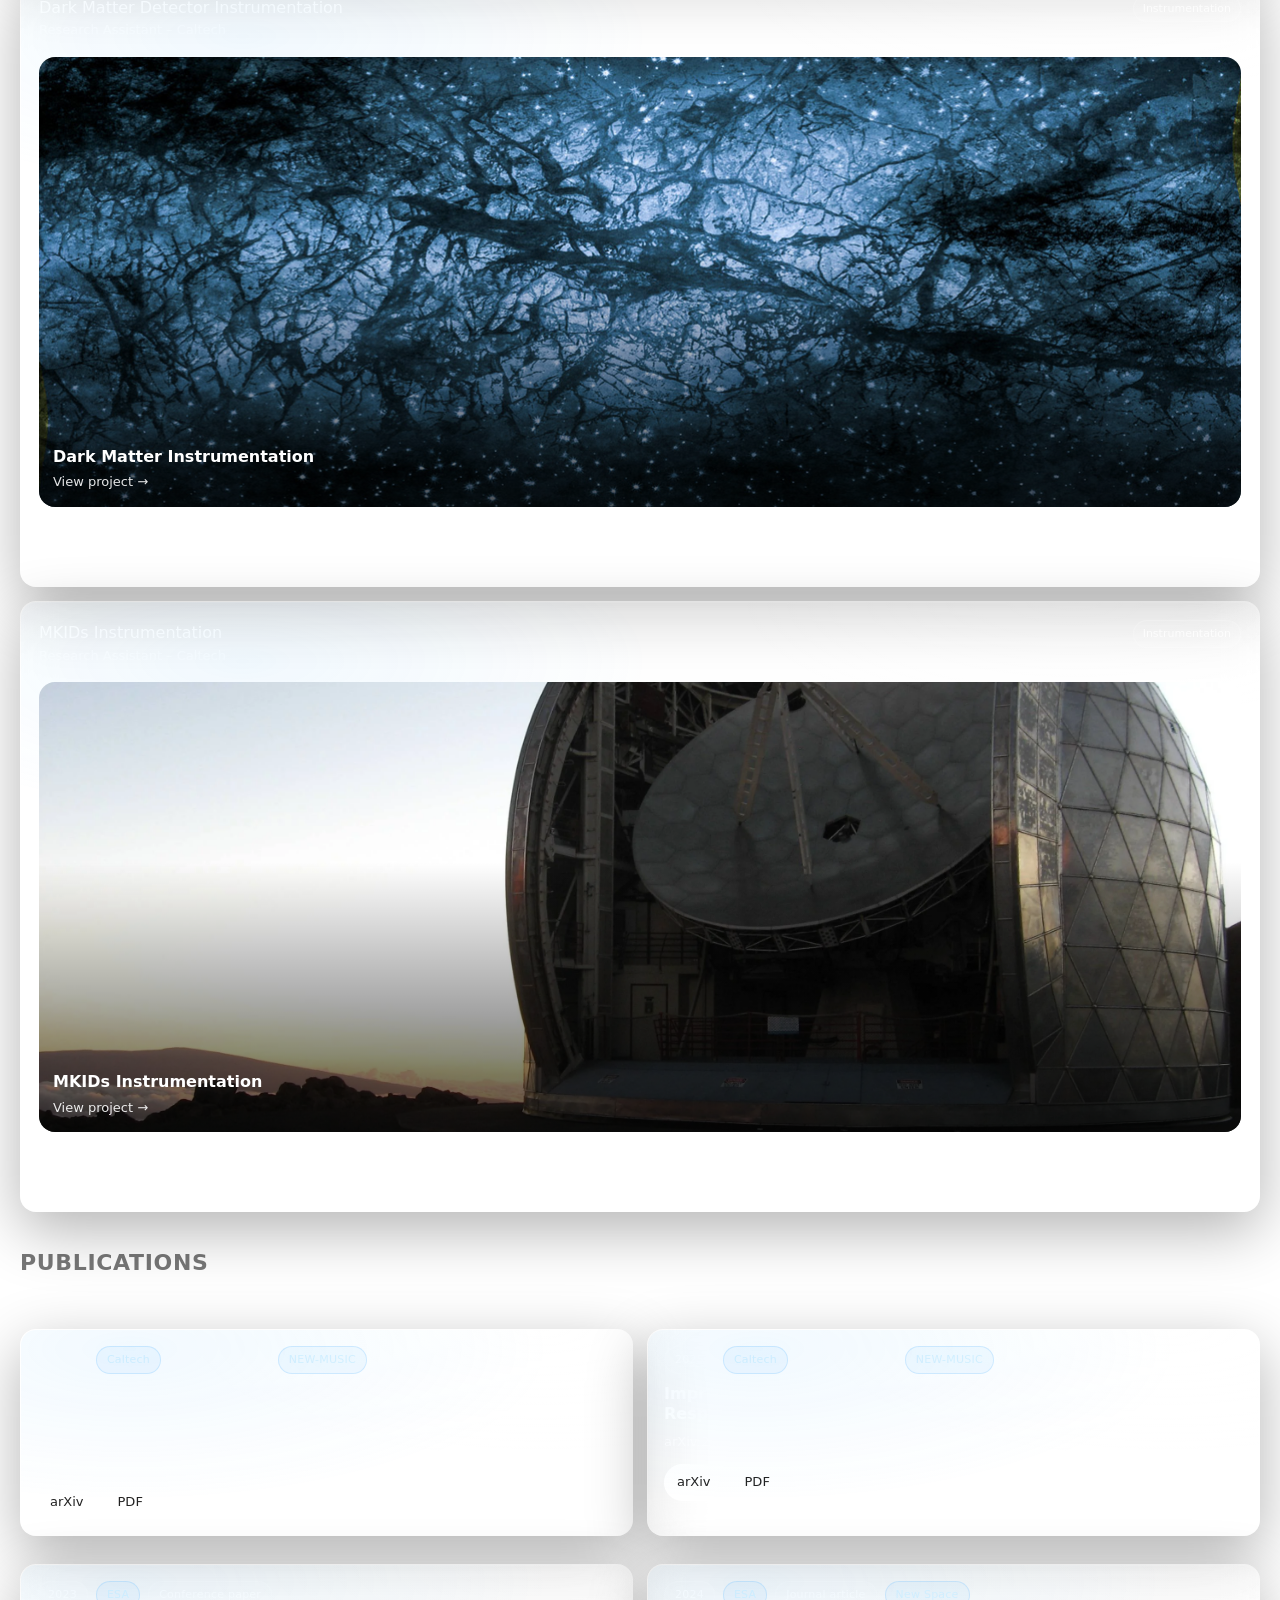
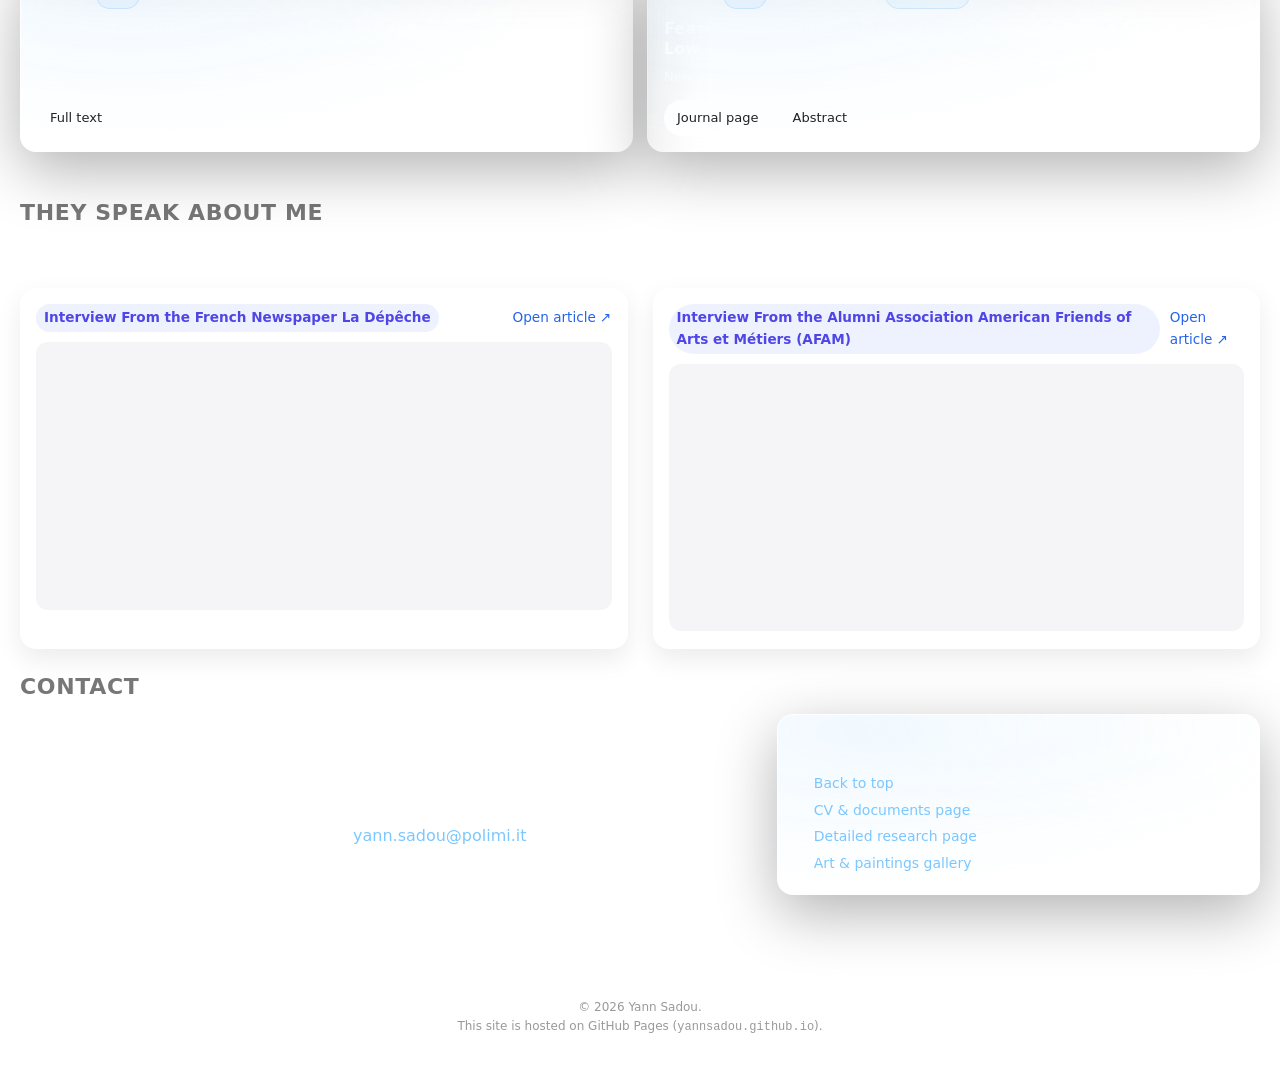
==== commit 1d5dfa3a: "Full update repository" ====
--- a/index.html
+++ b/index.html
@@ -21,30 +21,57 @@
       <div class="drawer-section-title">On this page</div>
       <ul class="drawer-link-group">
         <li><a class="drawer-link" href="#about"><span class="label">About Me</span><span class="chevron">›</span></a></li>
-        <li><a class="drawer-link" href="#research"><span class="label">Research</span><span class="chevron">›</span></a></li>
-        <li><a class="drawer-link" href="#experience"><span class="label">Experience</span><span class="chevron">›</span></a></li>
-        <li><a class="drawer-link" href="#education"><span class="label">Education</span><span class="chevron">›</span></a></li>
         <li><a class="drawer-link" href="#projects"><span class="label">Projects</span><span class="chevron">›</span></a></li>
+        <li><a class="drawer-link" href="#publications"><span class="label">Publications</span><span class="chevron">›</span></a></li>
+        <li><a class="drawer-link" href="#medias"><span class="label">Medias</span><span class="chevron">›</span></a></li>
         <li><a class="drawer-link" href="#contact"><span class="label">Contact</span><span class="chevron">›</span></a></li>
       </ul>
 
-      <div class="drawer-section-title">Research & CV</div>
+      <div class="drawer-section-title">My Projects</div>
       <ul class="drawer-link-group">
         <li>
-          <a class="drawer-link" href="research.html">
-            <span class="label">Detailed research page</span>
+          <a class="drawer-link" href="moonexploration.html">
+            <span class="label">Lunar Exploration (PhD project)</span>
             <span class="chevron">↗</span>
           </a>
         </li>
         <li>
-          <a class="drawer-link" href="projects.html">
-            <span class="label">Projects page</span>
+          <a class="drawer-link" href="marsexploration.html">
+            <span class="label">HML for Mars Exploration (SEEDS)</span>
             <span class="chevron">↗</span>
           </a>
         </li>
         <li>
+          <a class="drawer-link" href="spacestation.html">
+            <span class="label">European Space Station (SEEDS)</span>
+            <span class="chevron">↗</span>
+          </a>
+        </li>
+        <li>
+          <a class="drawer-link" href="biceparray.html">
+            <span class="label">BICEP South Pole Telescope (Caltech)</span>
+            <span class="chevron">↗</span>
+          </a>
+        </li>
+        <li>
+          <a class="drawer-link" href="darkmatter.html">
+            <span class="label">Dark Matter Detection (Caltech)</span>
+            <span class="chevron">↗</span>
+          </a>
+        </li>
+        <li>
+          <a class="drawer-link" href="mkids.html">
+            <span class="label">MKIDs Detector for Astronomy (Caltech)</span>
+            <span class="chevron">↗</span>
+          </a>
+        </li>
+      </ul> 
+      
+      <div class="drawer-section-title">My CV</div>
+      <ul class="drawer-link-group">
+        <li>
           <a class="drawer-link" href="cv.html">
-            <span class="label">Academic CV & documents</span>
+            <span class="label">Academic CV</span>
             <span class="chevron">↗</span>
           </a>
         </li>
@@ -73,6 +100,8 @@
         <div class="nav-links">
           <a href="#about">About Me</a>
           <a href="#projects">Projects</a>
+          <a href="#publications">Publications</a>
+          <a href="#medias">Medias</a>
           <a href="#contact">Contact</a>
         </div>
       </div>
@@ -148,7 +177,6 @@
 
         <aside class="hero-photo-card">
           <div class="hero-photo-frame">
-            <!-- TODO: remplace par ton image, ex: assets/photos/portrait.jpg -->
             <img src="assets/photos/IMG_2315.HEIC" alt="Yann Sadou" />
           </div>
           <div class="hero-photo-caption">
@@ -242,324 +270,6 @@
       </div>
     </section>
 
-    <!-- RESEARCH
-    <section id="research" aria-labelledby="research-title">
-      <h2 id="research-title" class="section-title">Research Interests</h2>
-      <div class="two-col">
-        
-        <div class="card">
-          <div class="card-header">
-            <div>
-              <div class="card-title">Space Systems Architecture</div>
-              <div class="card-sub">Digital-twin microgrids for Moon & Mars – Politecnico di Milano</div>
-            </div>
-            <div class="card-badge">Systems</div>
-          </div>
-          <div class="card-body">
-            <ul>
-              <li>Design of hybrid surface power systems for human-class planetary outposts.</li>
-              <li>Digital-twin modeling of power generation, distribution, storage and ISRU integration.</li>
-              <li>Architecting resilient lunar/martian microgrids under extreme environmental constraints.</li>
-              <li>Multi-physics simulation of mission-scale energy flows and load profiles.</li>
-              <li>Optimization of autonomy, reliability and fault-tolerance of surface infrastructures.</li>
-            </ul>
-          </div>
-        </div>
-
-        <div class="card">
-          <div class="card-header">
-            <div>
-              <div class="card-title">EDL & Power Systems Architecture</div>
-              <div class="card-sub">Human Mars lander – European Space Agency (SEEDS Program)</div>
-            </div>
-            <div class="card-badge">Trajectory & EPS</div>
-          </div>
-          <div class="card-body">
-            <ul>
-              <li>End-to-end design of guided entry, descent, and landing trajectories for a Human Mars Lander mission concept.</li>
-              <li>Trajectory-driven sizing and performance assessment of aeroshells, inflatable decelerators, and terminal descent propulsion.</li>
-              <li>Mission-level Electrical Power System (EPS) architecture and power budget from cruise to surface operations.</li>
-              <li>Trade-off studies and implementation concepts for RTGs, solar arrays, and fuel-cell solutions to secure take-off, EDL and early surface power needs.</li>
-            </ul>
-          </div>
-        </div>
-
-        <div class="card">
-          <div class="card-header">
-            <div>
-              <div class="card-title">Commercial Orbital Infrastructure</div>
-              <div class="card-sub">European Commercial Space Station in LEO – European Space Agency (SEEDS Program)</div>
-            </div>
-            <div class="card-badge">Space Strategy</div>
-          </div>
-          <div class="card-body">
-            <ul>
-              <li>Techno-economic assessment of a fully European commercial LEO station.</li>
-              <li>Cost modeling, market forecasting, and roadmap definition for crewed operations.</li>
-              <li>Benchmarking against ISS, Axiom, Starlab and international commercial players.</li>
-              <li>Identification of strategic ESA/NASA/industry partnerships for sustainable deployment.</li>
-            </ul>
-          </div>
-        </div>
-
-        <div class="card">
-          <div class="card-header">
-            <div>
-              <div class="card-title">CMB Polarimetric Instrumentation</div>
-              <div class="card-sub">BICEP Array – Caltech</div>
-            </div>
-            <div class="card-badge">Space Instrumentation</div>
-          </div>
-          <div class="card-body">
-            <ul>
-              <li>Mechanical integration and validation of mm-wave focal plane modules.</li>
-              <li>Micro-wirebonding of TES RF Readout.</li>
-              <li>Cryogenic interfaces for large-format TES bolometer arrays.</li>
-              <li>Design of optical support structures and alignment of cold optics elements.</li>
-              <li>Module-level testing, characterization, and readiness verification for South Pole deployment.</li>
-              <li>Coordination with Harvard, Stanford, UBC, and Minnesota for multi-institution hardware development.</li>
-            </ul>
-          </div>
-        </div>
-
-        <div class="card">
-          <div class="card-header">
-            <div>
-              <div class="card-title">Dark-Matter Direct Detection</div>
-              <div class="card-sub">Cryogenic phonon-mediated detectors – Caltech</div>
-            </div>
-            <div class="card-badge">Space Instrumentation</div>
-          </div>
-          <div class="card-body">
-            <ul>
-              <li>Development of sub-Kelvin detector architectures for low-mass dark-matter searches.</li>
-              <li>Thermal system design for multi-stage dilution refrigeration cryostats.</li>
-              <li>Optimization of mechanical assemblies for extreme black-body radiation isolation and low-noise operation.</li>
-              <li>Integration of phonon-sensing elements with readout electronics in vacuum environments.</li>
-              <li>Contribution to next-generation detector concepts bridging astrophysics & particle physics.</li>
-            </ul>
-          </div>
-        </div>
-    
-        <div class="card">
-          <div class="card-header">
-            <div>
-              <div class="card-title">Astronomical Instrumentation</div>
-              <div class="card-sub">Microwave Kinetic Inductance Detector (MKIDs) Developement– Caltech</div>
-            </div>
-            <div class="card-badge">Space Instrumentation</div>
-          </div>
-          <div class="card-body">
-            <ul>
-              <li>Development of large-format MKID arrays for ground-based mm/sub-mm astronomy (Caltech Submillimeter Observatory).</li>
-              <li>Integration of detector wafers into cryogenic optical benches for the CSO and prototype systems.</li>
-              <li>Design of mechanical/thermal interfaces for ultra-stable resonator performance.</li>
-              <li>Optimization of optical coupling architectures and cold alignment strategies.</li>
-              <li>End-to-end module assembly and system-level test campaigns for instrument prototypes.</li>
-            </ul>
-            <p style="margin-top:6px;font-size:13px;">
-              For a more detailed description of ongoing work and ideas, see the
-              <a href="research.html">dedicated research page</a>.
-            </p>
-          </div>
-        </div>
-      </div>
-
-      <div class="card">
-        <div class="card-header">
-          <div class="card-title">Methods & Tools</div>
-        </div>
-        <div class="card-body">
-          <div class="pill-list">
-            <span class="pill">SolidWorks</span>
-            <span class="pill">FEA / Mechanical Design</span>
-            <span class="pill">Thermal Modeling</span>
-            <span class="pill">Python / MATLAB</span>
-            <span class="pill">Git / GitHub</span>
-            <span class="pill">Systems Engineering</span>
-          </div>
-        </div>
-      </div>
-    </section>
-    --->
-    <!-- EXPERIENCE 
-    <section id="experience" aria-labelledby="experience-title">
-      <h2 id="experience-title" class="section-title">Professional Experience</h2>
-      <div class="two-col">
-        <div>
-          <div class="timeline">
-            <div class="timeline-item">
-              <div class="timeline-title">Research Assistant – Caltech</div>
-              <div class="timeline-meta">Observational Cosmology · Pasadena, USA · YYYY–YYYY</div>
-              <div class="timeline-desc">
-                Work with Prof. Sunil Golwala and Prof. Jamie Bock on cryogenic detector
-                instrumentation for dark-matter searches and the BICEP Array CMB experiment.
-                <ul>
-                  <li>Mechanical and thermal design of cryogenic structures and support hardware.</li>
-                  <li>Development and sizing of Belleville washer stacks for sub-Kelvin modules.</li>
-                  <li>Integration of detector wafers, modules, and readout into vacuum cryostats.</li>
-                  <li>Collaboration with JPL and international partners on next-generation CMB instruments.</li>
-                </ul>
-              </div>
-            </div>
-
-            <div class="timeline-item">
-              <div class="timeline-title">Head of Design Office – Dreyer</div>
-              <div class="timeline-meta">Engineering company · France · YYYY–YYYY</div>
-              <div class="timeline-desc">
-                Led the mechanical design office, managing industrial projects from concept to
-                detailed design and manufacturing support.
-              </div>
-            </div>
-
-            <div class="timeline-item">
-              <div class="timeline-title">Energy & Engineering Roles – Safran, APP Consultoría, Easycube</div>
-              <div class="timeline-meta">Europe · YYYY–YYYY</div>
-              <div class="timeline-desc">
-                Industrial internships and engineering roles across aerospace and energy,
-                focusing on modeling, design, and optimization of complex systems.
-              </div>
-            </div>
-
-            <div class="timeline-item">
-              <div class="timeline-title">Mathematics Teacher – Middle School</div>
-              <div class="timeline-meta">France · YYYY–YYYY</div>
-              <div class="timeline-desc">
-                Taught mathematics at the middle-school level, building strong communication
-                and pedagogy skills while mentoring younger students.
-              </div>
-            </div>
-          </div>
-        </div>
-
-        <div>
-          <div class="card">
-            <div class="card-header">
-              <div class="card-title">Selected Responsibilities</div>
-            </div>
-            <div class="card-body">
-              <ul>
-                <li>Owned mechanical and thermal interfaces in multi-partner cryogenic projects.</li>
-                <li>Coordinated with experimentalists, electronics teams, and fabrication shops.</li>
-                <li>Prepared technical documentation, drawings, and integration procedures.</li>
-                <li>Supervised or supported students and collaborators on specific tasks.</li>
-              </ul>
-            </div>
-          </div>
-
-          <div class="card">
-            <div class="card-header">
-              <div class="card-title">Highlights</div>
-            </div>
-            <div class="card-body">
-              <ul>
-                <li>
-                  Panel chair representative at the 2025 California Science and Engineering
-                  Fair, presenting the best project in Senior – Applied Mechanics to the full congress.
-                </li>
-                <li>
-                  Participation in ESA’s SEEDS program on a human Mars lander and space station design project.
-                </li>
-                <li>
-                  Long-standing involvement in hands-on technical projects, from industrial design
-                  to high-precision cryogenic hardware.
-                </li>
-              </ul>
-            </div>
-          </div>
-        </div>
-      </div>
-    </section>
-
-    <!-- EDUCATION 
-    <section id="education" aria-labelledby="education-title">
-      <h2 id="education-title" class="section-title">Education</h2>
-      <div class="two-col">
-        <div>
-          <div class="timeline">
-            <div class="timeline-item">
-              <div class="timeline-title">PhD in Aerospace Engineering</div>
-              <div class="timeline-meta">Politecnico di Milano · Italy · 2025–Now (ongoing)</div>
-              <div class="timeline-desc">
-                PhD project on
-                <em>“Advanced Power Supply Solutions for Large Infrastructures in Space”</em>,
-                focusing on digital twin–driven design and modeling of hybrid surface power architectures
-                for large-scale Lunar and Martian infrastructures.
-              </div>
-            </div>
-
-            <div class="timeline-item">
-              <div class="timeline-title">MSc – Space Systems Engineering</div>
-              <div class="timeline-meta">ISAE-Supaero · France · 2022–2024</div>
-              <div class="timeline-desc">
-                Specialized MSc in space systems engineering, including mission design, spacecraft
-                architecture, and advanced systems engineering methods. Participation in ESA-related
-                projects and student teams.
-              </div>
-            </div>
-
-            <div class="timeline-item">
-              <div class="timeline-title">MSc – Energy Engineering</div>
-              <div class="timeline-meta">Universidad Politécnica de Madrid (UPM) - ETSII · Spain · 2020–2021</div>
-              <div class="timeline-desc">
-                MSc with focus on energy systems, modeling, and optimization.
-              </div>
-            </div>
-
-            <div class="timeline-item">
-              <div class="timeline-title">Diplôme d’ingénieur </div>
-              <div class="timeline-meta">Arts et Métiers ParisTech · France · 2018–2022</div>
-              <div class="timeline-desc">
-                General mechanical and industrial engineering education with strong emphasis on
-                structures, manufacturing, and hands-on engineering.
-              </div>
-            </div>
-
-            <div class="timeline-item">
-              <div class="timeline-title">Classes Préparatoires – PCSI / PSI</div>
-              <div class="timeline-meta">Lycée Bellevue · France · 2015–2018</div>
-              <div class="timeline-desc">
-                Intensive two-year preparation in mathematics, physics, and engineering for entrance
-                into French Grandes Écoles.
-              </div>
-            </div>
-          </div>
-        </div>
-
-        <div>
-          <div class="card">
-            <div class="card-header">
-              <div class="card-title">International & ESA-linked Training</div>
-            </div>
-            <div class="card-body">
-              <ul>
-                <li>SEEDS program with ESA partners (Mars lander and space station design).</li>
-                <li>Collaborations with Caltech, JPL, and international CMB/dark-matter consortia.</li>
-                <li>Academic trajectory spanning France, Spain, Italy, and the United States.</li>
-              </ul>
-            </div>
-          </div>
-
-          <div class="card">
-            <div class="card-header">
-              <div class="card-title">Suggested visuals</div>
-            </div>
-            <div class="card-body">
-              <p style="font-size: 13px; color: #666;">
-                You can add a small collage of campus or lab photos here
-                by inserting an <code>&lt;img&gt;</code> or a grid of images.
-                For example, create <code>assets/photos/campuses.jpg</code>
-                and include:
-              </p>
-              <pre style="font-size: 11px; background:#f6f6f7; padding:8px 10px; border-radius:10px; overflow-x:auto;">
-&lt;img src="assets/photos/campuses.jpg" alt="Campuses" style="width:100%; border-radius:16px;" /&gt;
-              </pre>
-            </div>
-          </div>
-        </div>
-      </div>
-    </section>
-
     <!-- PROJECTS -->
 <section id="projects" aria-labelledby="projects-title">
   <h2 id="projects-title" class="section-title">My selected projects</h2>
@@ -574,7 +284,7 @@
       <div class="card-badge">In progress</div>
     </div>
 
-    <a class="project-media" href="projects.html"
+    <a class="project-media" href="moonexploration.html"
        aria-label="Open project page: Hybrid Surface Power Architectures for Lunar & Martian Infrastructures">
       <img class="project-thumb" src="assets/photos/Moon_Surface.jpg"
            alt="Hybrid surface power architectures for lunar and martian infrastructures" />
@@ -597,16 +307,16 @@
   <div class="card project-card">
     <div class="card-header">
       <div>
-        <div class="card-title">Human Mars Lander & Station Design – SEEDS / ESA</div>
+        <div class="card-title">Human Mars Lander – SEEDS / ESA</div>
         <div class="card-sub">Collaborative project with multiple European universities</div>
       </div>
       <div class="card-badge">Systems & Trajectories</div>
     </div>
 
-    <a class="project-media" href="projects.html"
-       aria-label="Open project page: Human Mars Lander & Station Design – SEEDS / ESA">
+    <a class="project-media" href="marsexploration.html"
+       aria-label="Open project page: Human Mars Lander – SEEDS / ESA">
       <img class="project-thumb" src="assets/photos/SEEDS_Mars"
-           alt="Human Mars lander and station design concept" />
+           alt="Human Mars lander design" />
       <div class="project-overlay">
         <div class="project-overlay-title">SEEDS / ESA</div>
         <div class="project-overlay-cta">View project →</div>
@@ -625,16 +335,16 @@
   <div class="card project-card">
     <div class="card-header">
       <div>
-        <div class="card-title">Human Mars Lander & Station Design – SEEDS / ESA</div>
+        <div class="card-title">Station Design – SEEDS / ESA</div>
         <div class="card-sub">Collaborative project with multiple European universities</div>
       </div>
-      <div class="card-badge">Systems & Trajectories</div>
-    </div>
-
-    <a class="project-media" href="projects.html"
-       aria-label="Open project page: Human Mars Lander & Station Design – SEEDS / ESA">
+      <div class="card-badge">Space Strategy and Business in Space</div>
+    </div>
+
+    <a class="project-media" href="spacestation.html"
+       aria-label="Open project page: Station Design – SEEDS / ESA">
       <img class="project-thumb" src="assets/photos/SEEDS_Station.jpg"
-           alt="Human Mars lander and station design concept" />
+           alt="Station design concept" />
       <div class="project-overlay">
         <div class="project-overlay-title">SEEDS / ESA</div>
         <div class="project-overlay-cta">View project →</div>
@@ -659,7 +369,7 @@
       <div class="card-badge">Cryogenics</div>
     </div>
 
-    <a class="project-media" href="projects.html"
+    <a class="project-media" href="biceparray.html"
        aria-label="Open project page: Cryogenic Detector Modules & Belleville Washer Stacks – BICEP Array">
       <img class="project-thumb" src="assets/photos/BICEP.jpg"
            alt="BICEP Array cryogenic detector modules and integration" />
@@ -689,7 +399,7 @@
       <div class="card-badge">Instrumentation</div>
     </div>
 
-    <a class="project-media" href="projects.html"
+    <a class="project-media" href="darkmatter.html"
        aria-label="Open project page: Dark Matter Detector Instrumentation">
       <img class="project-thumb" src="assets/photos/Dark_Matter.jpg"
            alt="Cryogenic detector instrumentation for dark matter direct detection" />
@@ -717,12 +427,12 @@
       <div class="card-badge">Instrumentation</div>
     </div>
 
-    <a class="project-media" href="projects.html"
-       aria-label="Open project page: Dark Matter Detector Instrumentation">
+    <a class="project-media" href="mkids.html"
+       aria-label="Open project page: Microwave Kinetic Inductance Detectors Instrumentation Development">
       <img class="project-thumb" src="assets/photos/MKIDs.jpg"
-           alt="Cryogenic detector instrumentation for dark matter direct detection" />
+           alt="Microwave Kinetic Inductance Detectors Instrumentation Development" />
       <div class="project-overlay">
-        <div class="project-overlay-title">Dark Matter Instrumentation</div>
+        <div class="project-overlay-title">MKIDs Instrumentation</div>
         <div class="project-overlay-cta">View project →</div>
       </div>
     </a>
@@ -736,7 +446,107 @@
   </div>
 </section>
 
-    <section id="they-speak-about-me" class="section">
+<!-- PUBLICATIONS -->
+<section id="publications" aria-labelledby="pubs-title">
+  <h2 id="pubs-title" class="section-title">Publications</h2>
+  <p class="pubs-subtitle">
+    Selected co-authored publications and conference papers (links to full text / DOI).
+  </p>
+
+  <div class="pubs-grid">
+    <!-- 1) arXiv 2511.08898 -->
+    <article class="card pub-card">
+      <div class="pub-top">
+        <span class="pub-pill">2025</span>
+        <span class="pub-pill pub-pill-accent">Caltech</span>
+        <span class="pub-pill pub-pill-soft">arXiv preprint</span>
+        <span class="pub-pill pub-pill-accent">NEW-MUSIC</span>
+      </div>
+
+      <h3 class="pub-title">
+        Low-Frequency Noise Performance of Microstrip-Coupled Lumped-Element Aluminum KIDs using Hydrogenated Amorphous Silicon Parallel-Plate Capacitors for NEW-MUSIC
+      </h3>
+
+      <div class="pub-meta">
+        arXiv:2511.08898 (posted Nov 12, 2025)
+      </div>
+
+      <div class="pub-actions">
+        <a class="btn-ghost btn-small" href="https://arxiv.org/abs/2511.08898" target="_blank" rel="noopener noreferrer">arXiv</a>
+        <a class="btn-ghost btn-small" href="https://arxiv.org/pdf/2511.08898.pdf" target="_blank" rel="noopener noreferrer">PDF</a>
+      </div>
+    </article>
+
+    <!-- 2) arXiv 2511.08959 -->
+    <article class="card pub-card">
+      <div class="pub-top">
+        <span class="pub-pill">2025</span>
+        <span class="pub-pill pub-pill-accent">Caltech</span>
+        <span class="pub-pill pub-pill-soft">arXiv preprint</span>
+        <span class="pub-pill pub-pill-accent">NEW-MUSIC</span>
+      </div>
+
+      <h3 class="pub-title">
+        Improved Modeling of Quasi-Static Thermal and Optical Response of Lumped-Element Aluminum Manganese KIDs
+      </h3>
+
+      <div class="pub-meta">
+        arXiv:2511.08959 (posted Nov 12, 2025)
+      </div>
+
+      <div class="pub-actions">
+        <a class="btn-ghost btn-small" href="https://arxiv.org/abs/2511.08959" target="_blank" rel="noopener noreferrer">arXiv</a>
+        <a class="btn-ghost btn-small" href="https://arxiv.org/pdf/2511.08959.pdf" target="_blank" rel="noopener noreferrer">PDF</a>
+      </div>
+    </article>
+
+    <!-- 3) IAC 2023 (SEEDS XV) -->
+    <article class="card pub-card">
+      <div class="pub-top">
+        <span class="pub-pill">2023</span>
+        <span class="pub-pill pub-pill-accent">ESA</span>
+        <span class="pub-pill pub-pill-soft">Conference paper</span>
+      </div>
+
+      <h3 class="pub-title">
+        Feasibility study on a crewed Mars lander
+      </h3>
+
+      <div class="pub-meta">
+        74th International Astronautical Congress (IAC), Baku, Azerbaijan — Oct 2–6, 2023 (paper: IAC-23,D1,IP,5,x77691)
+      </div>
+
+      <div class="pub-actions">
+        <a class="btn-ghost btn-small" href="https://www.researchgate.net/publication/393716393_Feasibility_study_on_a_crewed_Mars_lander" target="_blank" rel="noopener noreferrer">Full text</a>
+      </div>
+    </article>
+
+    <!-- 4) New Space journal -->
+    <article class="card pub-card">
+      <div class="pub-top">
+        <span class="pub-pill">2024</span>
+        <span class="pub-pill pub-pill-accent">ESA</span>
+        <span class="pub-pill pub-pill-soft">Journal article</span>
+        <span class="pub-pill pub-pill-accent">New Space</span>
+      </div>
+
+      <h3 class="pub-title">
+        Feasibility Study of a European Commercial Space Station in Low Earth Orbit
+      </h3>
+
+      <div class="pub-meta">
+        New Space, Vol. 12(4), Nov 2024 • DOI: 10.1089/space.2024.0017
+      </div>
+
+      <div class="pub-actions">
+        <a class="btn-ghost btn-small" href="https://www.liebertpub.com/doi/10.1089/space.2024.0017" target="_blank" rel="noopener noreferrer">Journal page</a>
+        <a class="btn-ghost btn-small" href="https://journals.sagepub.com/doi/abs/10.1089/space.2024.0017" target="_blank" rel="noopener noreferrer">Abstract</a>
+      </div>
+    </article>
+  </div>
+</section>
+
+    <section id="medias" class="section">
     <div class="container">
     <h2 class="section-title">They Speak About Me</h2>
 
--- a/style.css
+++ b/style.css
@@ -0,0 +1,972 @@
+/* =========================================================
+   STAR BACKGROUND (canvas)
+   - visible on top of body background
+   - always behind content
+   - never blocks clicks
+========================================================= */
+#stars{
+  position: fixed;
+  inset: 0;
+  width: 100%;
+  height: 100%;
+  z-index: 0;              /* IMPORTANT: not negative */
+  pointer-events: none;
+}
+
+/* Put main UI above the canvas */
+.drawer-backdrop,
+.drawer,
+.nav,
+main,
+footer{
+  position: relative;
+  z-index: 1;
+}
+
+/* =========================================================
+   THEME / RESET
+========================================================= */
+:root{
+  --bg: transparent;                 /* let the stars canvas show */
+  --bg-alt: rgba(255,255,255,0.06);  /* subtle panels */
+  --fg: rgba(255,255,255,0.92);      /* main text */
+  --fg-soft: rgba(255,255,255,0.72); /* secondary text */
+  --accent: #7cc7ff;                 /* nice on dark */
+  --border-soft: rgba(255,255,255,0.14);
+  --radius-xl: 24px;
+  --radius: 16px;
+  --shadow-soft: 0 18px 45px rgba(0, 0, 0, 0.35);
+  --max-width: 1400px;
+}
+
+*{ box-sizing: border-box; }
+
+html{ scroll-behavior: smooth; }
+
+body{
+  margin: 0;
+  padding: 0;
+  font-family: -apple-system, BlinkMacSystemFont, system-ui, "SF Pro Text", "Helvetica Neue", Arial, sans-serif;
+  background-color: var(--bg);
+  color: var(--fg);
+  line-height: 1.6;
+  -webkit-font-smoothing: antialiased;
+  text-rendering: optimizeLegibility;
+}
+
+img{
+  max-width: 100%;
+  height: auto;
+  display: block;
+}
+
+a{
+  color: var(--accent);
+  text-decoration: none;
+}
+a:hover{ text-decoration: underline; }
+
+/* =========================================================
+   NAVBAR
+========================================================= */
+.nav{
+  position: sticky;
+  top: 0;
+  z-index: 100; /* within content layer */
+  backdrop-filter: blur(18px);
+  background: rgba(255, 255, 255, 0.9);
+  border-bottom: 1px solid rgba(0, 0, 0, 0.03);
+}
+
+.nav-inner{
+  max-width: var(--max-width);
+  margin: 0 auto;
+  padding: 10px 20px;
+  display: flex;
+  align-items: center;
+  justify-content: space-between;
+  gap: 10px;
+}
+
+.nav-left{
+  display: flex;
+  align-items: center;
+  gap: 16px;
+}
+
+.nav-brand{
+  font-weight: 600;
+  letter-spacing: 0.03em;
+  font-size: 14px;
+  color: #444;
+}
+
+.nav-links{
+  display: flex;
+  gap: 25px;
+  font-size: 20px;
+}
+
+.nav-links a{
+  color: #444;
+  text-decoration: none;
+  position: relative;
+  padding-bottom: 3px;
+}
+
+.nav-links a::after{
+  content: "";
+  position: absolute;
+  left: 0;
+  bottom: 0;
+  width: 0;
+  height: 2px;
+  background: #444;
+  transition: width 0.18s ease-out;
+}
+
+.nav-links a:hover::after{ width: 100%; }
+
+.nav-right{
+  display: flex;
+  align-items: center;
+  gap: 10px;
+  margin-left: auto;
+}
+
+.menu-toggle{
+  border-radius: 999px;
+  border: 1px solid var(--border-soft);
+  padding: 6px 12px;
+  font-size: 13px;
+  background: #ffffff;
+  display: inline-flex;
+  align-items: center;
+  gap: 6px;
+  cursor: pointer;
+  transition: background 0.12s ease-out, box-shadow 0.12s ease-out, transform 0.12s ease-out, border-color 0.12s ease-out;
+}
+
+.menu-toggle span.icon{
+  font-size: 14px;
+  display: inline-block;
+  transform: translateY(1px);
+}
+
+.menu-toggle:hover{
+  background: #f0f0f1;
+  box-shadow: 0 6px 16px rgba(0, 0, 0, 0.08);
+  transform: translateY(-1px);
+  border-color: #d0d0d4;
+}
+
+@media (max-width: 720px){
+  .nav-inner{ flex-wrap: wrap; align-items: center; }
+  .nav-links{ display: none; } /* force drawer on mobile */
+  .nav-right{ margin-left: 0; }
+}
+
+/* =========================================================
+   SIDE DRAWER
+========================================================= */
+.drawer-backdrop{
+  position: fixed;
+  inset: 0;
+  background: rgba(0, 0, 0, 0.12);
+  opacity: 0;
+  visibility: hidden;
+  transition: opacity 0.18s ease-out, visibility 0.18s ease-out;
+  z-index: 140;
+}
+
+.drawer-backdrop.open{
+  opacity: 1;
+  visibility: visible;
+}
+
+.drawer{
+  position: fixed;
+  top: 0;
+  right: 0;
+  height: 100%;
+  width: 320px;
+  max-width: 80%;
+  background: rgba(248, 248, 250, 0.96);
+  backdrop-filter: blur(24px);
+  box-shadow: -18px 0 40px rgba(0, 0, 0, 0.15);
+  transform: translateX(100%);
+  transition: transform 0.24s cubic-bezier(0.32, 0.72, 0, 1);
+  z-index: 150;
+  display: flex;
+  flex-direction: column;
+  border-left: 1px solid rgba(0, 0, 0, 0.05);
+}
+
+.drawer.open{ transform: translateX(0); }
+
+.drawer-header{
+  padding: 14px 18px 10px;
+  display: flex;
+  justify-content: space-between;
+  align-items: center;
+  border-bottom: 1px solid rgba(0, 0, 0, 0.05);
+}
+
+.drawer-title{
+  font-size: 14px;
+  font-weight: 600;
+  letter-spacing: 0.12em;
+  text-transform: uppercase;
+  color: #777;
+}
+
+.drawer-close{
+  border-radius: 999px;
+  border: 1px solid var(--border-soft);
+  padding: 5px 10px;
+  font-size: 12px;
+  background: #ffffff;
+  cursor: pointer;
+}
+
+.drawer-content{
+  padding: 12px 18px 18px;
+  overflow-y: auto;
+  font-size: 14px;
+}
+
+.drawer-section-title{
+  font-size: 12px;
+  text-transform: uppercase;
+  letter-spacing: 0.14em;
+  color: #999;
+  margin: 12px 0 4px;
+}
+
+.drawer-link-group{
+  margin: 0 0 8px;
+  padding: 0;
+  list-style: none;
+}
+
+.drawer-link-group li{ margin: 2px 0; }
+
+.drawer-link{
+  display: flex;
+  justify-content: space-between;
+  align-items: center;
+  padding: 6px 4px;
+  border-radius: 8px;
+  color: #333;
+  text-decoration: none;
+  transition: background 0.12s ease-out, transform 0.12s ease-out;
+}
+
+.drawer-link span.label{ font-size: 14px; }
+.drawer-link span.chevron{ font-size: 12px; color: #aaa; }
+
+.drawer-link:hover{
+  background: #e9e9ec;
+  transform: translateX(-1px);
+  text-decoration: none;
+}
+
+.drawer-footer{
+  padding: 10px 18px 16px;
+  border-top: 1px solid rgba(0, 0, 0, 0.04);
+  font-size: 11px;
+  color: #999;
+}
+
+/* =========================================================
+   LAYOUT
+========================================================= */
+main{
+  max-width: var(--max-width);
+  margin: 0 auto;
+  padding: 32px 20px 64px;
+}
+
+section{
+  padding: 0;
+  border-bottom: 1px solid var(--border-soft);
+}
+
+section:last-of-type{
+  border-bottom: none;
+  padding-bottom: 0;
+}
+
+.section-title{
+  font-size: 22px;
+  font-weight: 600;
+  margin-bottom: 10px;
+  letter-spacing: 0.03em;
+  text-transform: uppercase;
+  color: #777;
+}
+
+/* =========================================================
+   HERO
+========================================================= */
+.hero{
+  display: grid;
+  grid-template-columns: minmax(0, 3fr) minmax(0, 2fr);
+  gap: 32px;
+  align-items: center;
+  padding-top: 0;
+  padding-bottom: 20px;
+}
+
+.hero-title{
+  font-size: 42px;
+  font-weight: 700;
+  letter-spacing: -0.03em;
+  margin: 0 0 10px;
+}
+
+.hero-subtitle{
+  font-size: 18px;
+  color: var(--fg-soft);
+  margin-bottom: 16px;
+}
+
+.hero-highlight{
+  font-size: 14px;
+  text-transform: uppercase;
+  letter-spacing: 0.12em;
+  margin-bottom: 10px;
+
+  /* glow */
+  color: rgba(255,255,255,0.90);
+  text-shadow:
+  0 0 20px rgba(255,255,255,0.90),
+  0 0 35px rgba(124,199,255,0.90),
+  0 0 60px rgba(124,199,255,0.14);
+}
+
+.hero-text{
+  font-size: 15px;
+  color:rgba(255,255,255,0.92); 
+  margin-bottom: 20px;
+}
+
+.hero-actions{
+  display: flex;
+  flex-wrap: wrap;
+  gap: 10px;
+  margin-top: 8px;
+  margin-bottom: 10px;
+}
+
+.btn-primary,
+.btn-ghost{
+  border-radius: 999px;
+  padding: 9px 16px;
+  font-size: 14px;
+  border: 1px solid transparent;
+  cursor: pointer;
+  text-decoration: none;
+  display: inline-flex;
+  align-items: center;
+  gap: 6px;
+  transition: transform 0.12s ease-out, box-shadow 0.12s ease-out, background 0.12s ease-out, border-color 0.12s ease-out;
+}
+
+.btn-primary{
+  background: #111;
+  color: #fff;
+  box-shadow: 0 12px 30px rgba(0, 0, 0, 0.18);
+}
+.btn-primary:hover{
+  transform: translateY(-1px);
+  box-shadow: 0 16px 40px rgba(0, 0, 0, 0.25);
+  text-decoration: none;
+}
+
+.btn-ghost{
+  background: #fff;
+  color: #222;
+  border-color: var(--border-soft);
+}
+.btn-ghost:hover{
+  background: #f2f2f2;
+  transform: translateY(-1px);
+  text-decoration: none;
+}
+
+/* =========================================================
+   HERO PHOTO CARD — night-sky glass frame (like paintings page)
+   (Logos strip stays white: no change there)
+========================================================= */
+.hero-photo-card{
+  border-radius: var(--radius-xl);
+  padding: 18px 18px 16px;
+  display: flex;
+  flex-direction: column;
+  gap: 14px;
+
+  /* glass on top of stars */
+  background: rgba(255,255,255,0.08);
+  border: 1px solid rgba(255,255,255,0.14);
+  backdrop-filter: blur(16px);
+  box-shadow: 0 18px 60px rgba(0,0,0,0.38);
+  overflow: hidden;
+  position: relative;
+}
+
+/* subtle “premium” glow in the card (optional but beautiful) */
+.hero-photo-card::before{
+  content:"";
+  position:absolute;
+  inset:-2px;
+  background:
+    radial-gradient(700px 260px at 18% 10%, rgba(124,199,255,0.18), transparent 60%),
+    radial-gradient(650px 240px at 85% 0%, rgba(255,255,255,0.10), transparent 55%);
+  pointer-events:none;
+}
+
+/* photo frame inside the card */
+.hero-photo-frame{
+  border-radius: 18px;
+  overflow: hidden;
+  background: rgba(255,255,255,0.06);
+  border: 1px solid rgba(255,255,255,0.12);
+  box-shadow: 0 14px 44px rgba(0,0,0,0.38);
+
+  display: flex;
+  align-items: center;
+  justify-content: center;
+  position: relative;
+}
+
+/* soft top highlight (gives that “Apple” depth) */
+.hero-photo-frame::after{
+  content:"";
+  position:absolute;
+  inset:0;
+  background: linear-gradient(to bottom, rgba(255,255,255,0.14), rgba(255,255,255,0) 45%);
+  opacity: 0.55;
+  pointer-events:none;
+}
+
+.hero-photo-frame img{
+  width: 100%;
+  height: 100%;
+  object-fit: cover;
+  display: block;
+  transform: scale(1);
+  transition: transform 220ms ease;
+}
+
+/* nice hover (optional) */
+.hero-photo-card:hover .hero-photo-frame img{
+  transform: scale(1.12);
+}
+
+.hero-photo-caption{
+  font-size: 12px;
+  color: rgba(255,255,255,0.72);
+  text-align: center;
+}
+
+.hero-tags{
+  display: flex;
+  flex-wrap: wrap;
+  gap: 6px;
+}
+
+.tag{
+  font-size: 11px;
+  padding: 4px 9px;
+  border-radius: 999px;
+  background: #f2f2f3;
+  color: #555;
+  border: 1px solid #e4e4e6;
+  text-transform: uppercase;
+  letter-spacing: 0.08em;
+}
+
+@media (max-width: 900px){
+  .hero{ grid-template-columns: minmax(0, 1fr); }
+}
+
+/* =========================================================
+   LOGO STRIP
+========================================================= */
+.logos-strip{
+  display: flex;
+  flex-wrap: wrap;            /* key */
+  gap: 18px;
+  align-items: center;
+  justify-content: center;
+  padding: 12px 14px;
+  border-radius: 14px;
+  background: #ffffff;  /* if you're on dark sky */
+  border: 1px solid rgba(255,255,255,0.10);
+  overflow: hidden;
+}
+
+.logos-strip img{
+  height: 115px;               /* uniform height */
+  width: auto;
+  object-fit: contain;
+  opacity: 0.92;
+  filter: contrast(1.05);
+}
+
+.logos-caption{
+  font-size: 11px;
+  color: #999;
+  text-transform: uppercase;
+  letter-spacing: 0.12em;
+  margin-bottom: 12px;
+}
+
+/* =========================================================
+   GRID SECTIONS / CARDS
+========================================================= */
+.two-col{
+  display: grid;
+  grid-template-columns: minmax(0, 3fr) minmax(0, 2fr);
+  gap: 32px;
+}
+
+@media (max-width: 900px){
+  .two-col{ grid-template-columns: minmax(0, 1fr); }
+}
+
+/* =========================================================
+   CARDS — glass/night frame everywhere (except logo strip)
+========================================================= */
+.card{
+  border-radius: var(--radius);
+  padding: 18px 18px 16px;
+  margin-bottom: 14px;
+  display: flex;
+  flex-direction: column;
+
+  /* glass */
+  background: rgba(255,255,255,0.08);
+  border: 1px solid rgba(255,255,255,0.14);
+  backdrop-filter: blur(16px);
+
+  box-shadow:
+    0 18px 60px rgba(0,0,0,0.30),
+    inset 0 1px 0 rgba(255,255,255,0.10);
+
+  position: relative;
+  overflow: hidden;
+
+  transition: transform 220ms ease, border-color 220ms ease, background 220ms ease;
+}
+
+/* premium glow highlight */
+.card::before{
+  content:"";
+  position:absolute;
+  inset:-2px;
+  background:
+    radial-gradient(700px 260px at 18% 10%, rgba(124,199,255,0.12), transparent 60%),
+    radial-gradient(650px 240px at 85% 0%, rgba(255,255,255,0.07), transparent 55%);
+  pointer-events:none;
+  opacity: 0.85;
+}
+
+.card:hover{
+  transform: translateY(-2px);
+  background: rgba(255,255,255,0.10);
+  border-color: rgba(124,199,255,0.22);
+}
+
+@media (prefers-reduced-motion: reduce){
+  .card{ transition: none; }
+  .card:hover{ transform: none; }
+}
+
+.card-header{
+  display: flex;
+  justify-content: space-between;
+  gap: 12px;
+  margin-bottom: 4px;
+}
+
+.card-title{ color: rgba(255,255,255,0.92); }
+
+.card-sub{
+  font-size: 13px;
+  color: rgba(255,255,255,0.70);
+}
+
+.card-badge{
+  font-size: 11px;
+  padding: 4px 9px;
+  border-radius: 999px;
+  border: 1px solid rgba(255,255,255,0.18);
+  color: rgba(255,255,255,0.78);
+  background: rgba(255,255,255,0.06);
+  align-self: flex-start;
+  white-space: nowrap;
+}
+
+.card-body{
+  font-size: 14px;
+  color: rgba(255,255,255,0.86);
+  margin-top: 4px;
+}
+
+.card-body ul{
+  margin: 6px 0 0 18px;
+  padding: 0;
+}
+
+.card-body li{ margin-bottom: 4px; }
+
+/* Optional photo block (if you use it in cards) */
+.card-photo{
+  width: 200px;
+  height: 200px;
+  border-radius: 14px;
+  overflow: hidden;
+  flex-shrink: 0;
+}
+.card-photo img{
+  width: 100%;
+  height: 100%;
+  object-fit: cover;
+}
+
+/* =========================================================
+   TIMELINES
+========================================================= */
+.timeline{
+  border-left: 1px solid #ddd;
+  padding-left: 16px;
+  margin-left: 4px;
+}
+
+.timeline-item{
+  position: relative;
+  margin-bottom: 18px;
+}
+
+.timeline-item::before{
+  content: "";
+  position: absolute;
+  left: -9px;
+  top: 4px;
+  width: 9px;
+  height: 9px;
+  border-radius: 50%;
+  background: #111;
+}
+
+.timeline-title{
+  font-size: 15px;
+  font-weight: 600;
+}
+
+.timeline-meta{
+  font-size: 13px;
+  color: #777;
+  margin-bottom: 4px;
+}
+
+.timeline-desc{
+  font-size: 14px;
+  color: #444;
+}
+
+/* =========================================================
+   PILLS — “paintings vibe” chips
+========================================================= */
+.pill-list{
+  display: flex;
+  flex-wrap: wrap;
+  gap: 10px;
+  margin-top: 10px;
+}
+
+/* base chip */
+.pill{
+  font-size: 12px;
+  padding: 7px 12px;
+  border-radius: 999px;
+  letter-spacing: 0.02em;
+
+  color: rgba(255,255,255,0.88);
+  background: rgba(255,255,255,0.08);
+  border: 1px solid rgba(255,255,255,0.14);
+  backdrop-filter: blur(10px);
+
+  box-shadow:
+    0 10px 26px rgba(0,0,0,0.25),
+    inset 0 1px 0 rgba(255,255,255,0.10);
+
+  transition: transform 180ms ease, background 180ms ease, border-color 180ms ease;
+}
+
+.pill:hover{
+  transform: translateY(-1px);
+  background: rgba(255,255,255,0.11);
+  border-color: rgba(124,199,255,0.28);
+}
+
+/* subtle color variety (automatic, no HTML changes) */
+.pill:nth-child(4n+1){
+  box-shadow:
+    0 10px 26px rgba(0,0,0,0.25),
+    0 0 0 1px rgba(124,199,255,0.10) inset,
+    0 0 28px rgba(124,199,255,0.08);
+}
+.pill:nth-child(4n+2){
+  box-shadow:
+    0 10px 26px rgba(0,0,0,0.25),
+    0 0 0 1px rgba(255,255,255,0.10) inset,
+    0 0 26px rgba(255,255,255,0.06);
+}
+.pill:nth-child(4n+3){
+  box-shadow:
+    0 10px 26px rgba(0,0,0,0.25),
+    0 0 0 1px rgba(160,255,220,0.08) inset,
+    0 0 26px rgba(160,255,220,0.05);
+}
+.pill:nth-child(4n+4){
+  box-shadow:
+    0 10px 26px rgba(0,0,0,0.25),
+    0 0 0 1px rgba(180,170,255,0.10) inset,
+    0 0 26px rgba(180,170,255,0.06);
+}
+
+@media (prefers-reduced-motion: reduce){
+  .pill{ transition: none; }
+  .pill:hover{ transform: none; }
+}
+
+/* =========================================================
+   THEY SPEAK ABOUT ME (iframe cards)
+========================================================= */
+#they-speak-about-me{
+  padding: 60px 0;
+}
+
+#they-speak-about-me .section-title{
+  font-size: 2.2rem;
+  font-weight: 700;
+  margin-bottom: 10px;
+  text-align: center;
+}
+
+#they-speak-about-me .section-subtitle{
+  text-align: center;
+  color: #666;
+  margin-bottom: 30px;
+  font-size: 0.98rem;
+}
+
+.embed-grid{
+  display: grid;
+  grid-template-columns: repeat(auto-fit, minmax(320px, 1fr));
+  gap: 25px;
+}
+
+.embed-card{
+  background: #fff;
+  border-radius: 16px;
+  box-shadow: 0 10px 26px rgba(0,0,0,0.08);
+  padding: 16px 16px 18px;
+  display: flex;
+  flex-direction: column;
+}
+
+.embed-header{
+  display: flex;
+  justify-content: space-between;
+  align-items: center;
+  margin-bottom: 10px;
+  gap: 10px;
+}
+
+.embed-badge{
+  font-size: 0.85rem;
+  padding: 3px 8px;
+  border-radius: 999px;
+  background: #eef2ff;
+  color: #4f46e5;
+  font-weight: 600;
+}
+
+.embed-link{
+  font-size: 0.85rem;
+  text-decoration: none;
+  color: #2563eb;
+}
+.embed-link:hover{ text-decoration: underline; }
+
+.embed-frame-wrapper{
+  position: relative;
+  border-radius: 12px;
+  overflow: hidden;
+  background: #f5f5f7;
+}
+
+.embed-frame{
+  width: 100%;
+  height: 260px;
+  border: none;
+}
+
+.link-thumb{
+  width: 100%;
+  height: 220px;
+  object-fit: contain;
+  border-radius: 12px;
+}
+
+/* =========================================================
+   PROJECT IMAGE INSIDE CARD (clickable + hover zoom)
+========================================================= */
+.project-media{
+  position: relative;
+  display: block;
+  margin-top: 12px;
+  border-radius: 16px;
+  overflow: hidden;
+  text-decoration: none;
+  outline: none;
+}
+
+.project-thumb{
+  width: 100%;
+  height: 450px;         /* tweak if you want */
+  object-fit: cover;
+  transform: scale(1);
+  transition: transform 220ms ease;
+}
+
+.project-overlay{
+  position: absolute;
+  inset: 0;
+  display: flex;
+  flex-direction: column;
+  justify-content: flex-end;
+  gap: 6px;
+  padding: 14px;
+  background: linear-gradient(to top, rgba(0,0,0,0.65), rgba(0,0,0,0) 60%);
+}
+
+.project-overlay-title{
+  color: #fff;
+  font-weight: 700;
+  font-size: 16px;
+  line-height: 1.15;
+}
+
+.project-overlay-cta{
+  color: rgba(255,255,255,0.9);
+  font-size: 13px;
+}
+
+.project-media:hover .project-thumb,
+.project-media:focus-visible .project-thumb{
+  transform: scale(1.12);  /* 1.3 was VERY aggressive */
+}
+
+.project-media:focus-visible{
+  box-shadow: 0 0 0 3px rgba(0,0,0,0.18);
+}
+
+@media (prefers-reduced-motion: reduce){
+  .project-thumb{ transition: none; }
+}
+
+/* =========================================================
+   PUBLICATIONS
+========================================================= */
+.pubs-subtitle{
+  margin: 0 0 16px;
+  color: rgba(255,255,255,0.70);
+  font-size: 14px;
+}
+
+.pubs-grid{
+  display: grid;
+  grid-template-columns: repeat(2, minmax(0, 1fr));
+  gap: 14px;
+  margin-bottom: 10px;
+}
+
+@media (max-width: 900px){
+  .pubs-grid{ grid-template-columns: minmax(0, 1fr); }
+}
+
+.pub-card{
+  padding: 16px 16px 14px;
+}
+
+.pub-top{
+  display: flex;
+  flex-wrap: wrap;
+  gap: 8px;
+  margin-bottom: 10px;
+}
+
+.pub-pill{
+  font-size: 11px;
+  padding: 4px 10px;
+  border-radius: 999px;
+  border: 1px solid rgba(255,255,255,0.16);
+  background: rgba(255,255,255,0.06);
+  color: rgba(255,255,255,0.80);
+  letter-spacing: 0.02em;
+}
+
+.pub-pill-soft{
+  color: rgba(255,255,255,0.72);
+  background: rgba(255,255,255,0.04);
+}
+
+.pub-pill-accent{
+  border-color: rgba(124,199,255,0.28);
+  background: rgba(124,199,255,0.10);
+  color: rgba(210,240,255,0.90);
+}
+
+.pub-title{
+  margin: 0 0 8px;
+  font-size: 16px;
+  line-height: 1.25;
+  color: rgba(255,255,255,0.94);
+}
+
+.pub-meta{
+  font-size: 13px;
+  color: rgba(255,255,255,0.70);
+  margin-bottom: 12px;
+}
+
+.pub-actions{
+  display: flex;
+  flex-wrap: wrap;
+  gap: 8px;
+}
+
+.btn-small{
+  padding: 7px 12px;
+  font-size: 13px;
+}
+
+/* =========================================================
+   FOOTER
+========================================================= */
+footer{
+  max-width: var(--max-width);
+  margin: 0 auto;
+  padding: 24px 20px 40px;
+  font-size: 12px;
+  color: #999;
+  border-top: 1px solid var(--border-soft);
+  text-align: center;
+}
+
+footer a{ color: #666; }
